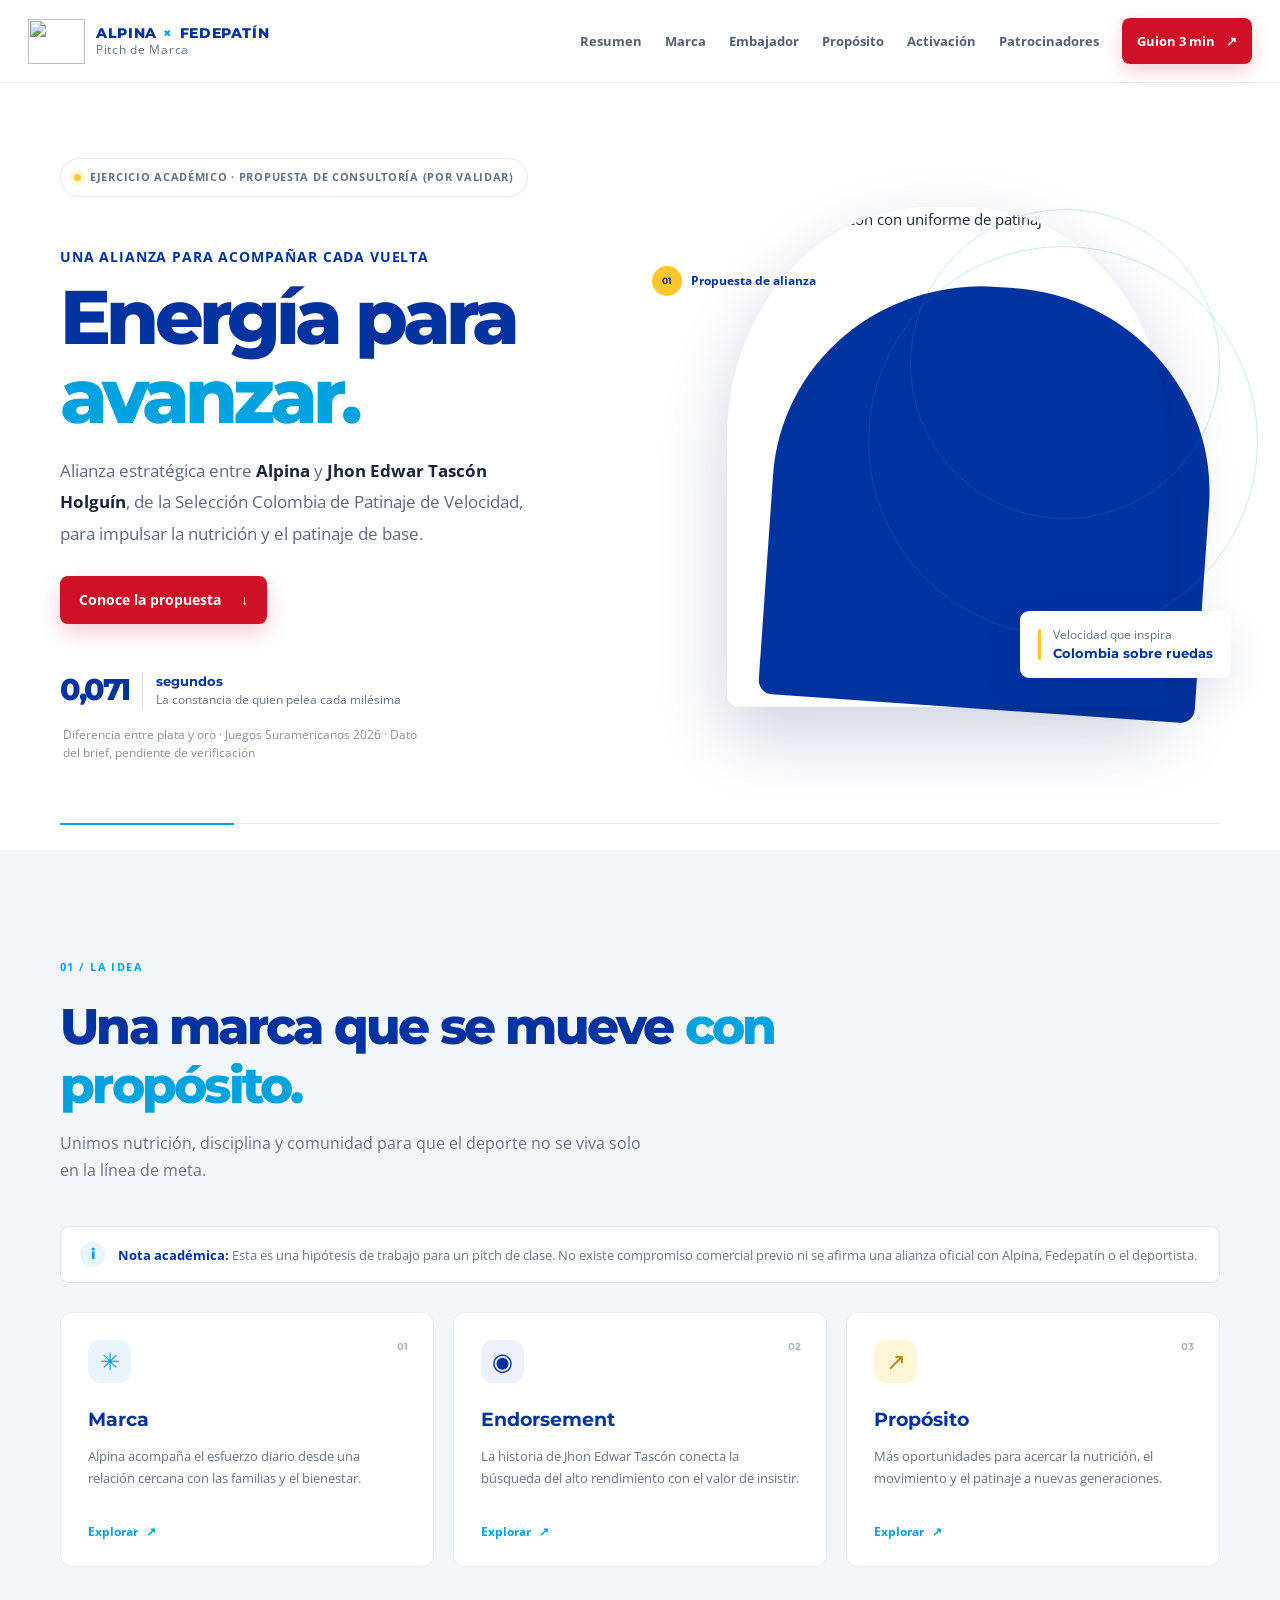
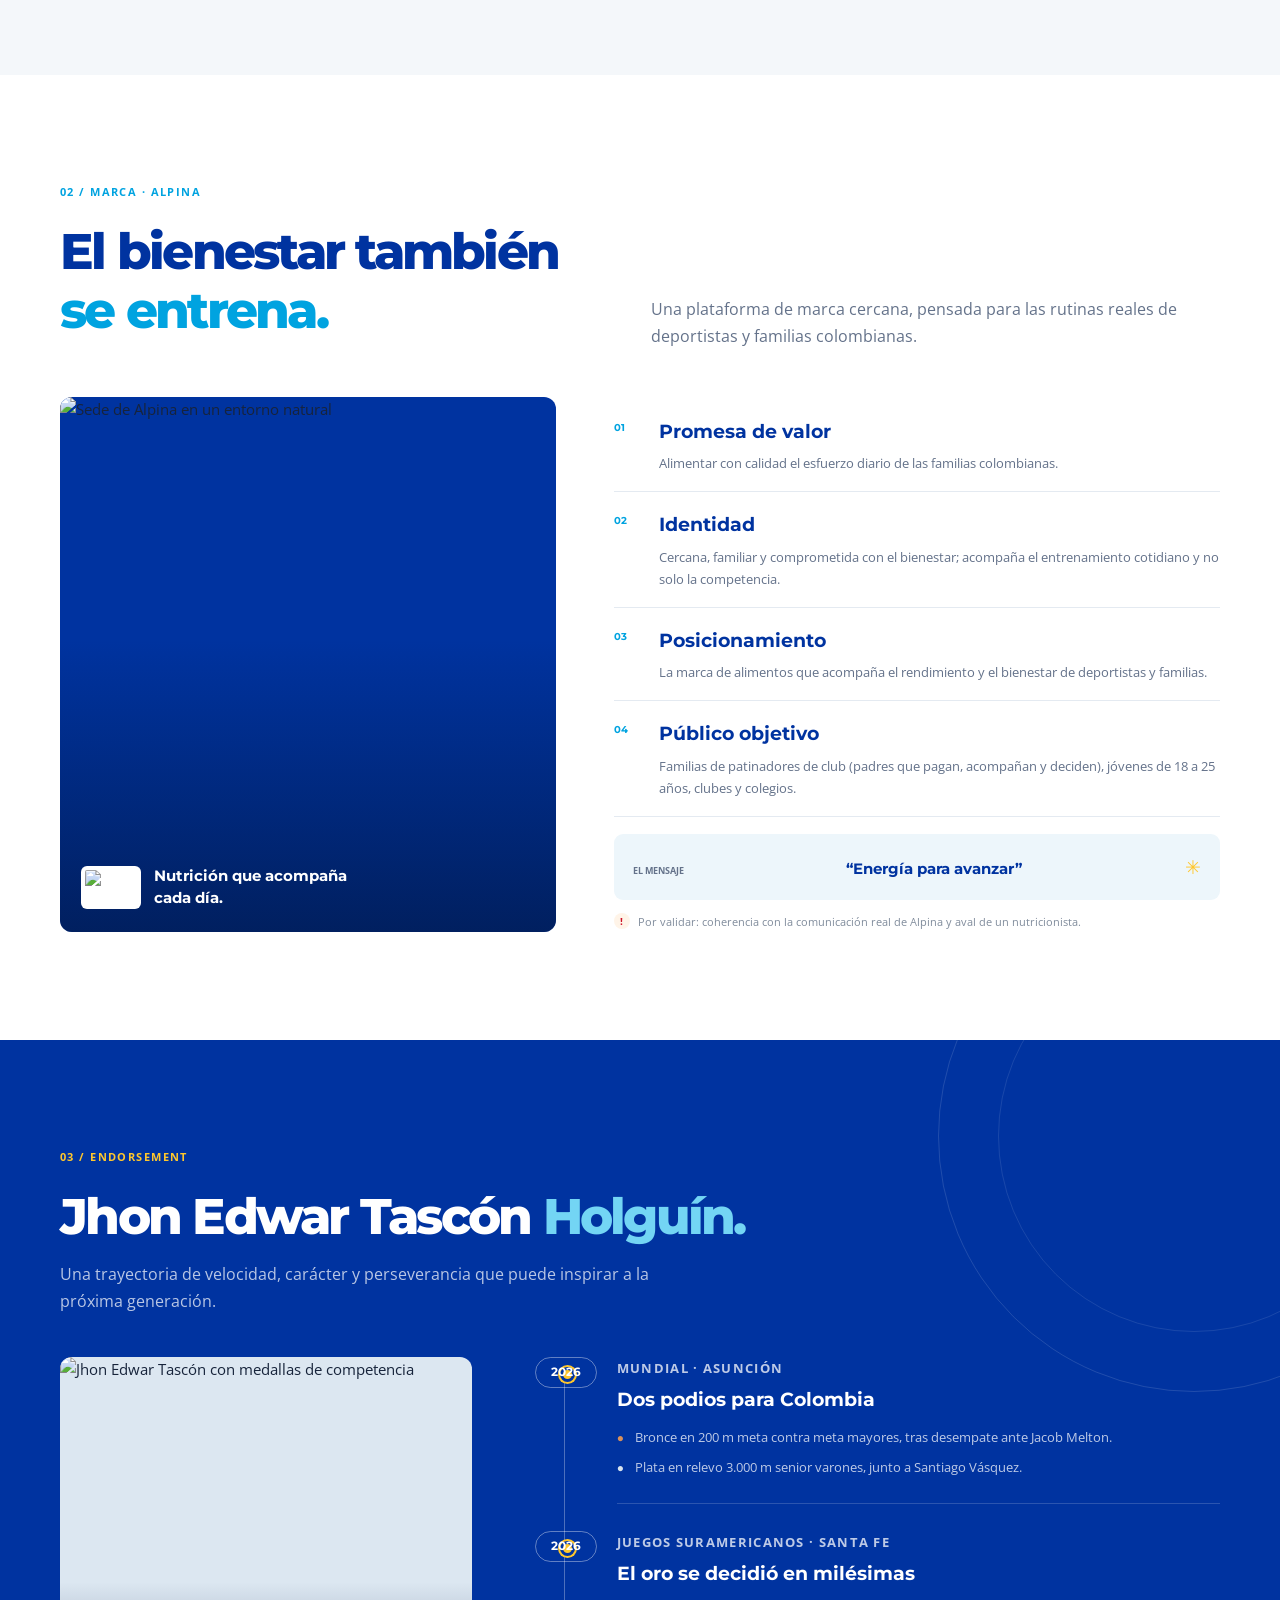
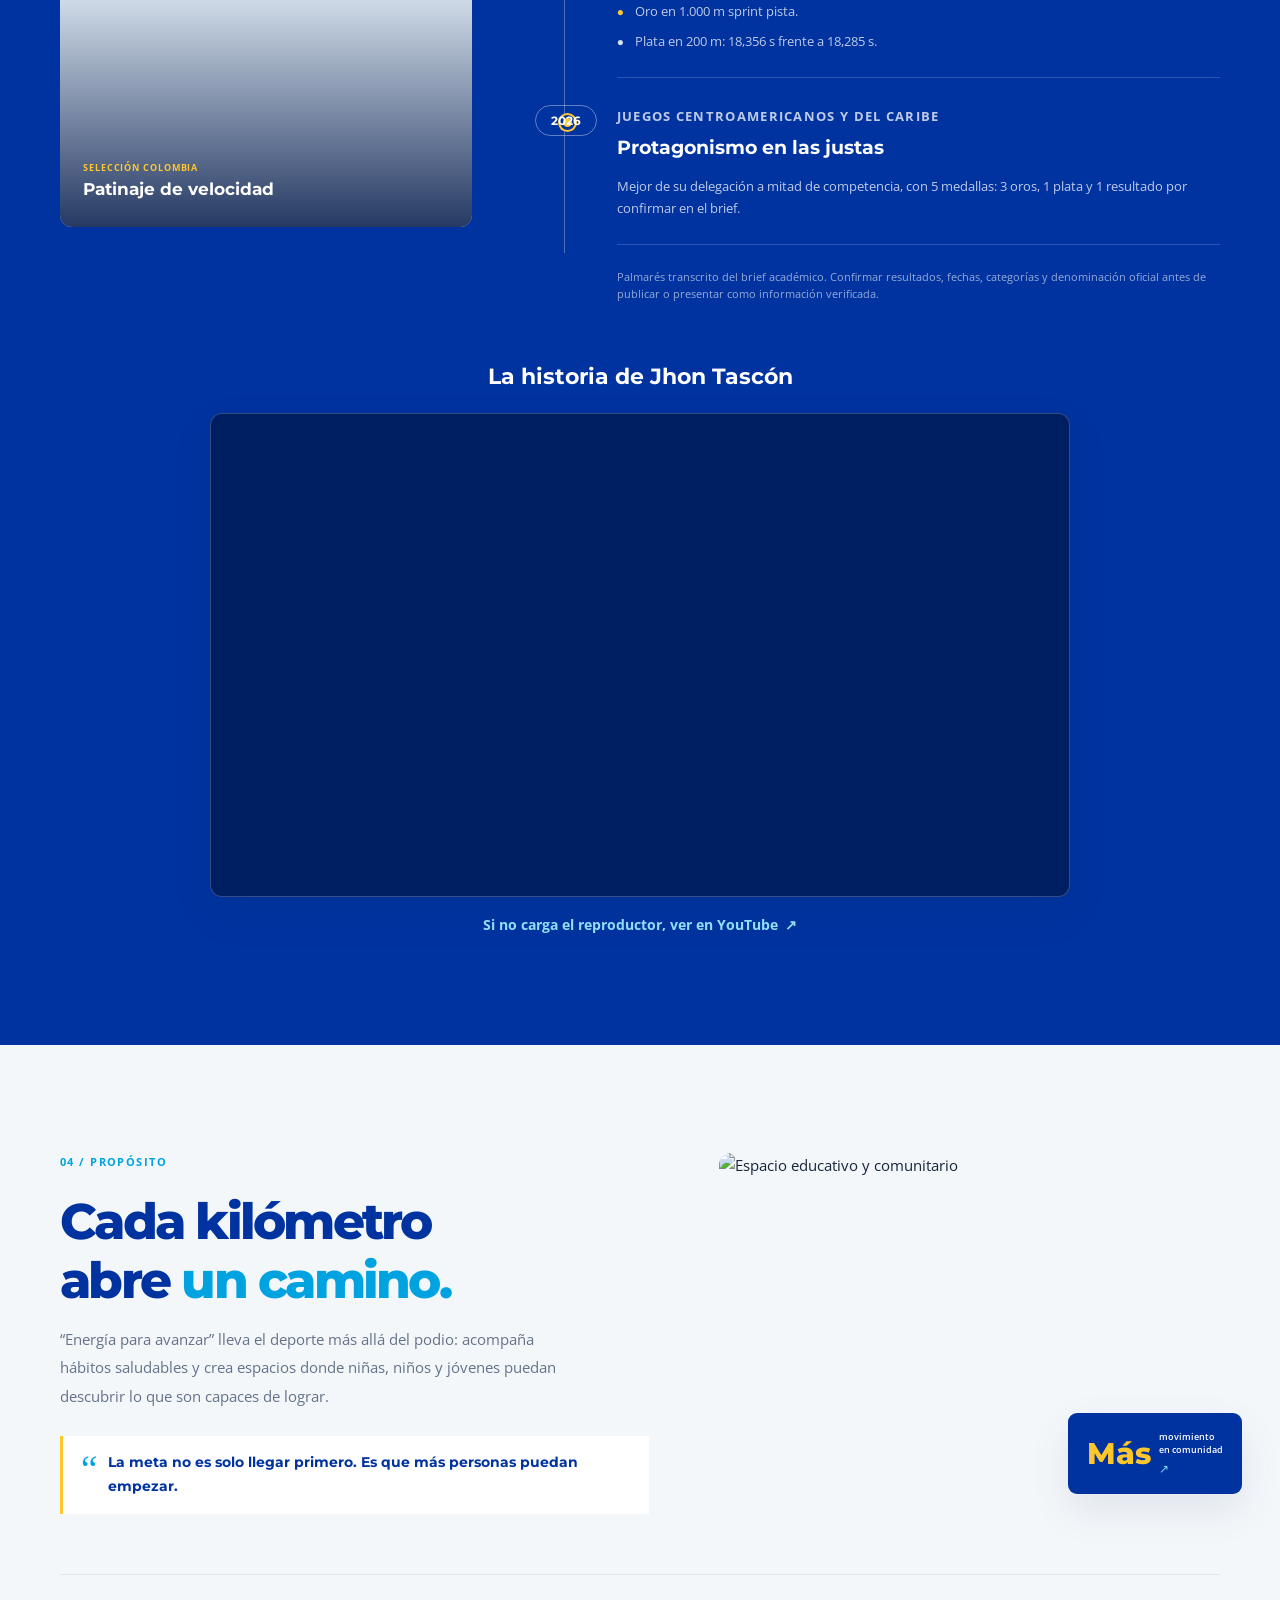
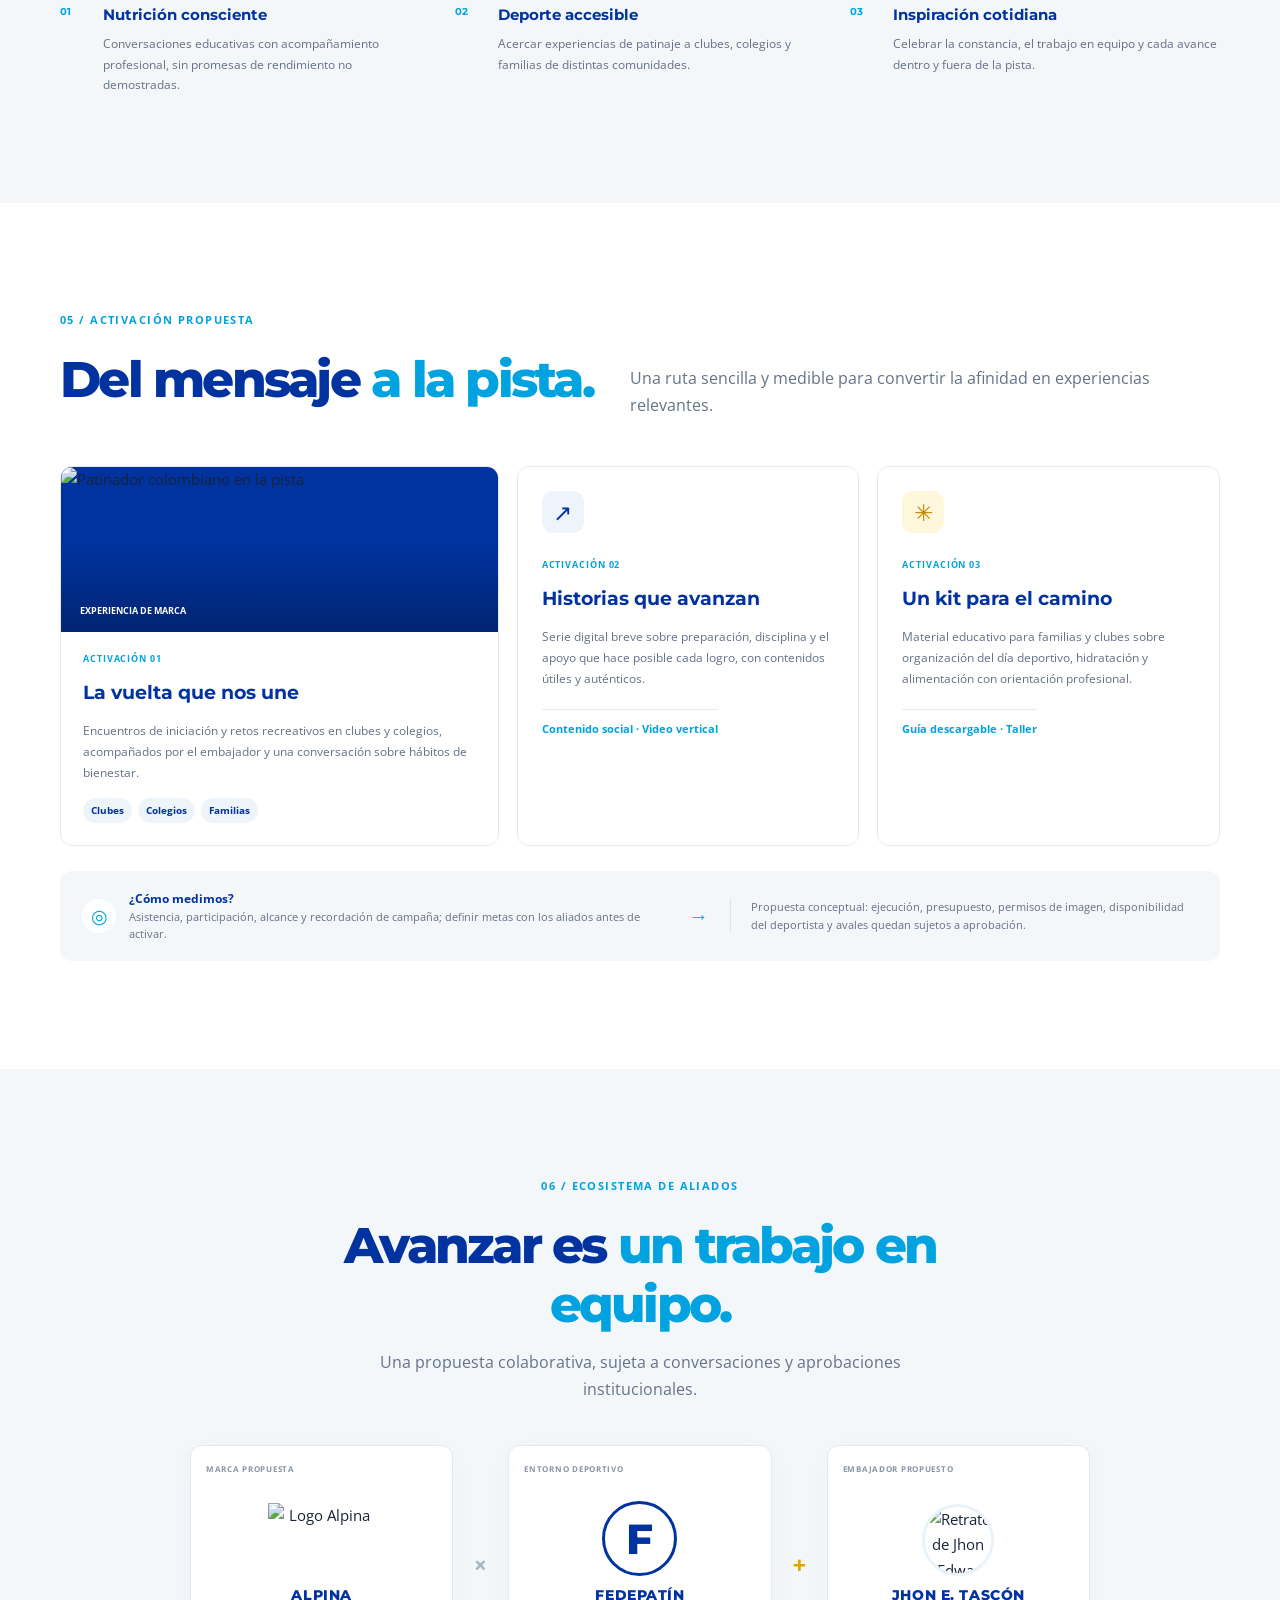
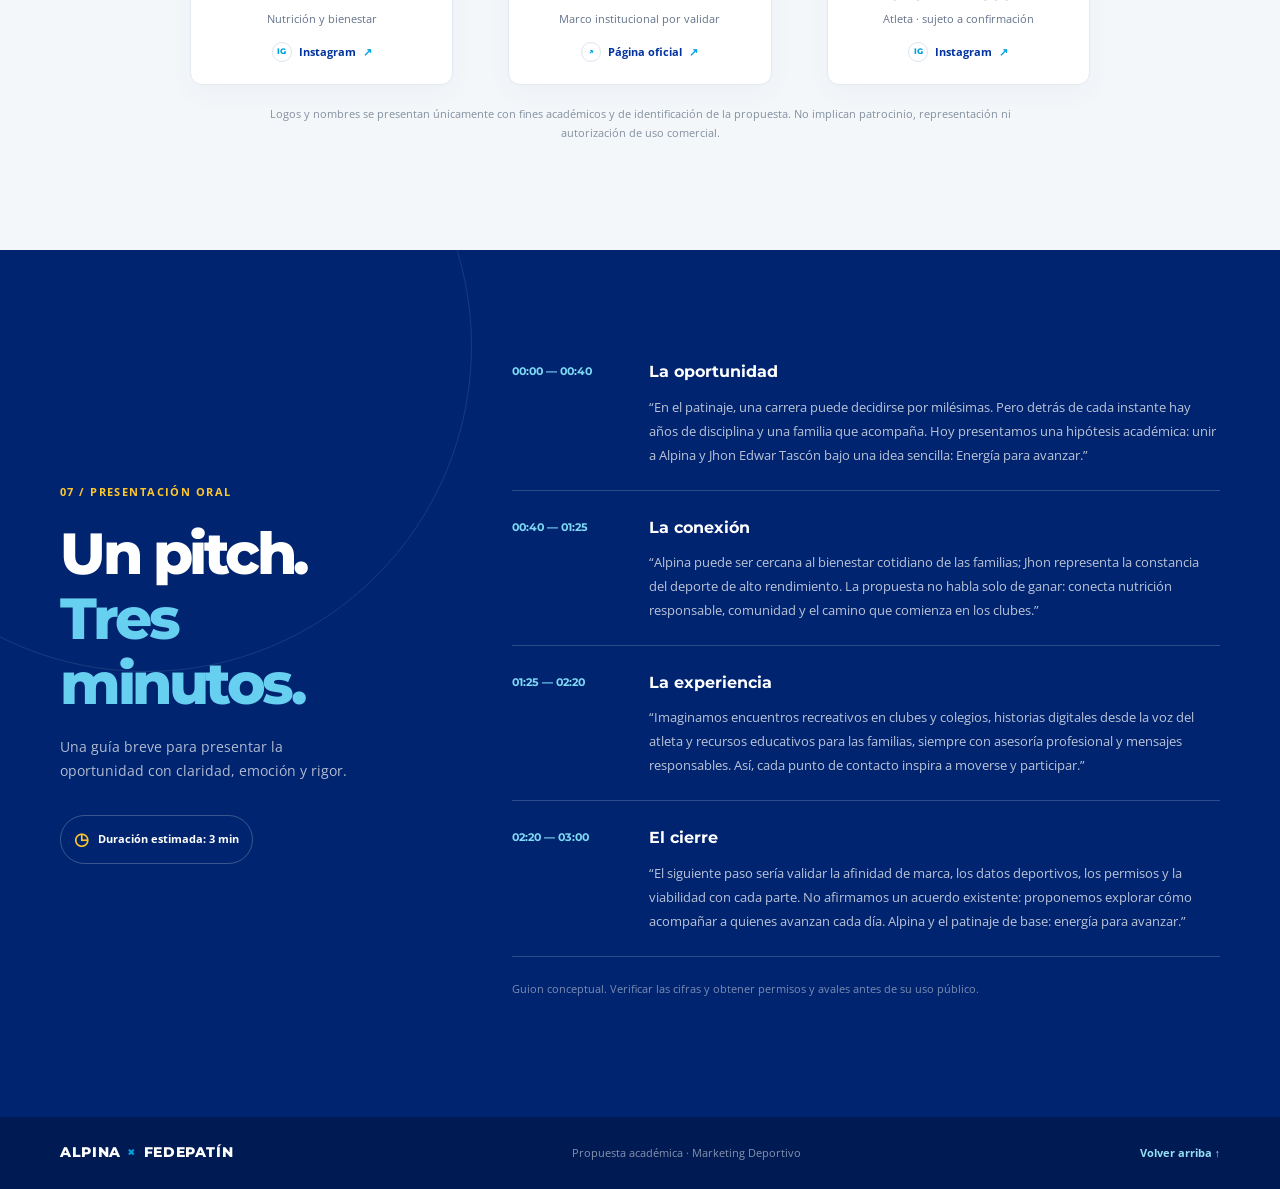
==== index.html @ 5ec5f7e0 "Add files via upload" ====
<!DOCTYPE html>
<html lang="es">
<head>
  <meta charset="UTF-8">
  <meta name="viewport" content="width=device-width, initial-scale=1.0">
  <meta name="description" content="Propuesta académica de alianza entre Alpina y el patinador Jhon Edwar Tascón Holguín: Energía para avanzar.">
  <meta name="theme-color" content="#0033a0">
  <title>Energía para avanzar | Alpina × Fedepatín</title>
  <link rel="preconnect" href="https://fonts.googleapis.com">
  <link rel="preconnect" href="https://fonts.gstatic.com" crossorigin>
  <link href="https://fonts.googleapis.com/css2?family=Montserrat:wght@600;700;800&family=Open+Sans:wght@400;600;700&display=swap" rel="stylesheet">
  <link rel="stylesheet" href="styles.css">
</head>
<body>
  <header class="site-header">
    <div class="nav-wrap">
      <a class="brand" href="#inicio" aria-label="Alpina por Fedepatín, inicio">
        <img src="IMAGENES/LOGO%20ALPINA.png" alt="" class="brand-mark">
        <span class="brand-copy">
          <strong>ALPINA <span>×</span> FEDEPATÍN</strong>
          <small>Pitch de Marca</small>
        </span>
      </a>
      <nav class="main-nav" aria-label="Navegación principal">
        <a href="#resumen">Resumen</a>
        <a href="#marca">Marca</a>
        <a href="#embajador">Embajador</a>
        <a href="#proposito">Propósito</a>
        <a href="#activacion">Activación</a>
        <a href="#patrocinadores">Patrocinadores</a>
        <a class="nav-cta" href="#guion">Guion 3 min <span aria-hidden="true">↗</span></a>
      </nav>
    </div>
  </header>

  <main>
    <section class="hero section-shell" id="inicio" aria-labelledby="hero-title">
      <div class="hero-content">
        <p class="eyebrow"><span class="status-dot"></span> Ejercicio Académico · Propuesta de Consultoría (Por validar)</p>
        <p class="hero-kicker">Una alianza para acompañar cada vuelta</p>
        <h1 id="hero-title">Energía para <span>avanzar.</span></h1>
        <p class="hero-description">
          Alianza estratégica entre <strong>Alpina</strong> y <strong>Jhon Edwar Tascón Holguín</strong>,
          de la Selección Colombia de Patinaje de Velocidad, para impulsar la nutrición y el patinaje de base.
        </p>
        <a class="button button-primary" href="#resumen">Conoce la propuesta <span aria-hidden="true">↓</span></a>
        <div class="hero-proof">
          <span class="proof-icon" aria-hidden="true">0,071</span>
          <span><strong>segundos</strong><small>La constancia de quien pelea cada milésima</small></span>
        </div>
        <p class="hero-footnote">Diferencia entre plata y oro · Juegos Suramericanos 2026 · Dato del brief, pendiente de verificación</p>
      </div>
      <div class="hero-visual">
        <div class="hero-orbit orbit-one"></div>
        <div class="hero-orbit orbit-two"></div>
        <img class="hero-athlete" src="IMAGENES/JHON%20TASCON%203.jpeg" alt="Jhon Edwar Tascón con uniforme de patinaje y medalla">
        <div class="photo-caption"><span class="caption-line"></span><span>Velocidad que inspira<br><strong>Colombia sobre ruedas</strong></span></div>
        <div class="hero-tag"><span>01</span> Propuesta de alianza</div>
      </div>
      <div class="hero-bottom-line" aria-hidden="true"><span></span></div>
    </section>

    <section class="section section-light" id="resumen" aria-labelledby="summary-title">
      <div class="container">
        <div class="section-heading">
          <p class="eyebrow">01 / La idea</p>
          <h2 id="summary-title">Una marca que se mueve <span>con propósito.</span></h2>
          <p>Unimos nutrición, disciplina y comunidad para que el deporte no se viva solo en la línea de meta.</p>
        </div>
        <div class="academic-note">
          <span class="note-mark" aria-hidden="true">i</span>
          <p><strong>Nota académica:</strong> Esta es una hipótesis de trabajo para un pitch de clase. No existe compromiso comercial previo ni se afirma una alianza oficial con Alpina, Fedepatín o el deportista.</p>
        </div>
        <div class="pillar-grid">
          <article class="pillar-card">
            <span class="card-number">01</span>
            <div class="pillar-icon" aria-hidden="true">✳</div>
            <h3>Marca</h3>
            <p>Alpina acompaña el esfuerzo diario desde una relación cercana con las familias y el bienestar.</p>
            <a href="#marca" aria-label="Conocer la propuesta de marca">Explorar <span aria-hidden="true">↗</span></a>
          </article>
          <article class="pillar-card">
            <span class="card-number">02</span>
            <div class="pillar-icon skate-icon" aria-hidden="true">◉</div>
            <h3>Endorsement</h3>
            <p>La historia de Jhon Edwar Tascón conecta la búsqueda del alto rendimiento con el valor de insistir.</p>
            <a href="#embajador" aria-label="Conocer el perfil del embajador">Explorar <span aria-hidden="true">↗</span></a>
          </article>
          <article class="pillar-card">
            <span class="card-number">03</span>
            <div class="pillar-icon purpose-icon" aria-hidden="true">↗</div>
            <h3>Propósito</h3>
            <p>Más oportunidades para acercar la nutrición, el movimiento y el patinaje a nuevas generaciones.</p>
            <a href="#proposito" aria-label="Conocer el propósito de la propuesta">Explorar <span aria-hidden="true">↗</span></a>
          </article>
        </div>
      </div>
    </section>

    <section class="section section-white" id="marca" aria-labelledby="brand-title">
      <div class="container">
        <div class="section-heading section-heading-row">
          <div>
            <p class="eyebrow">02 / Marca · Alpina</p>
            <h2 id="brand-title">El bienestar también <span>se entrena.</span></h2>
          </div>
          <p>Una plataforma de marca cercana, pensada para las rutinas reales de deportistas y familias colombianas.</p>
        </div>
        <div class="brand-layout">
          <div class="brand-photo">
            <img src="IMAGENES/EMPRESA%20ALPINA.jpg" alt="Sede de Alpina en un entorno natural">
            <div class="brand-photo-label"><img src="IMAGENES/LOGO%20ALPINA.png" alt="Alpina"><span>Nutrición que acompaña<br>cada día.</span></div>
          </div>
          <div class="brand-details">
            <div class="detail-row">
              <span class="detail-index">01</span>
              <div><h3>Promesa de valor</h3><p>Alimentar con calidad el esfuerzo diario de las familias colombianas.</p></div>
            </div>
            <div class="detail-row">
              <span class="detail-index">02</span>
              <div><h3>Identidad</h3><p>Cercana, familiar y comprometida con el bienestar; acompaña el entrenamiento cotidiano y no solo la competencia.</p></div>
            </div>
            <div class="detail-row">
              <span class="detail-index">03</span>
              <div><h3>Posicionamiento</h3><p>La marca de alimentos que acompaña el rendimiento y el bienestar de deportistas y familias.</p></div>
            </div>
            <div class="detail-row">
              <span class="detail-index">04</span>
              <div><h3>Público objetivo</h3><p>Familias de patinadores de club (padres que pagan, acompañan y deciden), jóvenes de 18 a 25 años, clubes y colegios.</p></div>
            </div>
            <div class="slogan-box"><span>El mensaje</span><strong>“Energía para avanzar”</strong><span class="slogan-spark" aria-hidden="true">✳</span></div>
            <p class="validation-note"><span aria-hidden="true">!</span> Por validar: coherencia con la comunicación real de Alpina y aval de un nutricionista.</p>
          </div>
        </div>
      </div>
    </section>

    <section class="section section-blue" id="embajador" aria-labelledby="athlete-title">
      <div class="container">
        <div class="section-heading section-heading-inverse">
          <p class="eyebrow">03 / Endorsement</p>
          <h2 id="athlete-title">Jhon Edwar Tascón <span>Holguín.</span></h2>
          <p>Una trayectoria de velocidad, carácter y perseverancia que puede inspirar a la próxima generación.</p>
        </div>
        <div class="athlete-profile">
          <div class="athlete-portrait">
            <img src="IMAGENES/JHON%20TASCON.jpeg" alt="Jhon Edwar Tascón con medallas de competencia">
            <div class="portrait-label"><span>Selección Colombia</span><strong>Patinaje de velocidad</strong></div>
          </div>
          <div class="timeline">
            <article class="timeline-item">
              <span class="timeline-year">2026</span>
              <div class="timeline-content">
                <p class="timeline-label">Mundial · Asunción</p>
                <h3>Dos podios para Colombia</h3>
                <ul>
                  <li><span class="medal bronze">●</span> Bronce en 200 m meta contra meta mayores, tras desempate ante Jacob Melton.</li>
                  <li><span class="medal silver">●</span> Plata en relevo 3.000 m senior varones, junto a Santiago Vásquez.</li>
                </ul>
              </div>
            </article>
            <article class="timeline-item">
              <span class="timeline-year">2026</span>
              <div class="timeline-content">
                <p class="timeline-label">Juegos Suramericanos · Santa Fe</p>
                <h3>El oro se decidió en milésimas</h3>
                <ul>
                  <li><span class="medal gold">●</span> Oro en 1.000 m sprint pista.</li>
                  <li><span class="medal silver">●</span> Plata en 200 m: 18,356 s frente a 18,285 s.</li>
                </ul>
              </div>
            </article>
            <article class="timeline-item">
              <span class="timeline-year">2026</span>
              <div class="timeline-content">
                <p class="timeline-label">Juegos Centroamericanos y del Caribe</p>
                <h3>Protagonismo en las justas</h3>
                <p>Mejor de su delegación a mitad de competencia, con 5 medallas: 3 oros, 1 plata y 1 resultado por confirmar en el brief.</p>
              </div>
            </article>
            <p class="data-caveat">Palmarés transcrito del brief académico. Confirmar resultados, fechas, categorías y denominación oficial antes de publicar o presentar como información verificada.</p>
          </div>
        </div>
        <div class="athlete-video">
          <h3>La historia de Jhon Tascón</h3>
          <div class="athlete-video-frame">
            <iframe src="https://www.youtube-nocookie.com/embed/zyWE4ebDzCI" title="La historia de Jhon Tascón en YouTube" loading="lazy" referrerpolicy="strict-origin-when-cross-origin" allow="accelerometer; encrypted-media; gyroscope; picture-in-picture; web-share" allowfullscreen></iframe>
          </div>
          <a class="athlete-video-link" href="https://youtu.be/zyWE4ebDzCI" target="_blank" rel="noopener noreferrer">Si no carga el reproductor, ver en YouTube <span aria-hidden="true">↗</span></a>
        </div>
      </div>
    </section>

    <section class="section section-light purpose-section" id="proposito" aria-labelledby="purpose-title">
      <div class="container purpose-layout">
        <div class="purpose-copy">
          <p class="eyebrow">04 / Propósito</p>
          <h2 id="purpose-title">Cada kilómetro<br>abre <span>un camino.</span></h2>
          <p class="purpose-intro">“Energía para avanzar” lleva el deporte más allá del podio: acompaña hábitos saludables y crea espacios donde niñas, niños y jóvenes puedan descubrir lo que son capaces de lograr.</p>
          <div class="purpose-quote">
            <span class="quote-mark" aria-hidden="true">“</span>
            <p>La meta no es solo llegar primero. Es que más personas puedan empezar.</p>
          </div>
        </div>
        <div class="purpose-visual">
          <img src="IMAGENES/COLEGIO.jpg" alt="Espacio educativo y comunitario">
          <div class="purpose-stat"><strong>Más</strong><span>movimiento<br>en comunidad</span><i aria-hidden="true">↗</i></div>
        </div>
        <div class="purpose-pillars">
          <article><span>01</span><h3>Nutrición consciente</h3><p>Conversaciones educativas con acompañamiento profesional, sin promesas de rendimiento no demostradas.</p></article>
          <article><span>02</span><h3>Deporte accesible</h3><p>Acercar experiencias de patinaje a clubes, colegios y familias de distintas comunidades.</p></article>
          <article><span>03</span><h3>Inspiración cotidiana</h3><p>Celebrar la constancia, el trabajo en equipo y cada avance dentro y fuera de la pista.</p></article>
        </div>
      </div>
    </section>

    <section class="section section-white activation-section" id="activacion" aria-labelledby="activation-title">
      <div class="container">
        <div class="section-heading section-heading-row">
          <div>
            <p class="eyebrow">05 / Activación propuesta</p>
            <h2 id="activation-title">Del mensaje <span>a la pista.</span></h2>
          </div>
          <p>Una ruta sencilla y medible para convertir la afinidad en experiencias relevantes.</p>
        </div>
        <div class="activation-grid">
          <article class="activation-card activation-feature">
            <div class="activation-image">
              <img src="IMAGENES/JHON%20TASCON%20%202.jpeg" alt="Patinador colombiano en la pista">
              <span>Experiencia de marca</span>
            </div>
            <div class="activation-body">
              <span class="step-label">ACTIVACIÓN 01</span>
              <h3>La vuelta que nos une</h3>
              <p>Encuentros de iniciación y retos recreativos en clubes y colegios, acompañados por el embajador y una conversación sobre hábitos de bienestar.</p>
              <ul class="tag-list"><li>Clubes</li><li>Colegios</li><li>Familias</li></ul>
            </div>
          </article>
          <article class="activation-card">
            <div class="activation-symbol" aria-hidden="true">↗</div>
            <span class="step-label">ACTIVACIÓN 02</span>
            <h3>Historias que avanzan</h3>
            <p>Serie digital breve sobre preparación, disciplina y el apoyo que hace posible cada logro, con contenidos útiles y auténticos.</p>
            <span class="activation-channel">Contenido social · Video vertical</span>
          </article>
          <article class="activation-card">
            <div class="activation-symbol activation-yellow" aria-hidden="true">✳</div>
            <span class="step-label">ACTIVACIÓN 03</span>
            <h3>Un kit para el camino</h3>
            <p>Material educativo para familias y clubes sobre organización del día deportivo, hidratación y alimentación con orientación profesional.</p>
            <span class="activation-channel">Guía descargable · Taller</span>
          </article>
        </div>
        <div class="measurement-bar">
          <div><span class="measure-icon" aria-hidden="true">◎</span><p><strong>¿Cómo medimos?</strong><br>Asistencia, participación, alcance y recordación de campaña; definir metas con los aliados antes de activar.</p></div>
          <span class="measure-arrow" aria-hidden="true">→</span>
          <p class="measure-footnote">Propuesta conceptual: ejecución, presupuesto, permisos de imagen, disponibilidad del deportista y avales quedan sujetos a aprobación.</p>
        </div>
      </div>
    </section>

    <section class="section section-light partners-section" id="patrocinadores" aria-labelledby="partners-title">
      <div class="container">
        <div class="section-heading centered-heading">
          <p class="eyebrow">06 / Ecosistema de aliados</p>
          <h2 id="partners-title">Avanzar es <span>un trabajo en equipo.</span></h2>
          <p>Una propuesta colaborativa, sujeta a conversaciones y aprobaciones institucionales.</p>
        </div>
        <div class="partner-board">
          <div class="partner-main">
            <span class="partner-role">Marca propuesta</span>
            <img src="IMAGENES/LOGO%20ALPINA.png" alt="Logo Alpina">
            <strong>ALPINA</strong>
            <small>Nutrición y bienestar</small>
            <a class="partner-social" href="https://www.instagram.com/alpina/?hl=es" target="_blank" rel="noopener noreferrer" aria-label="Instagram de Alpina (se abre en una pestaña nueva)"><span aria-hidden="true">ig</span> Instagram <b aria-hidden="true">↗</b></a>
          </div>
          <span class="partner-plus" aria-hidden="true">×</span>
          <div class="partner-main partner-fedepatin">
            <span class="partner-role">Entorno deportivo</span>
            <div class="federation-mark" aria-hidden="true">F</div>
            <strong>FEDEPATÍN</strong>
            <small>Marco institucional por validar</small>
            <a class="partner-social" href="https://fedepatin.org.co/" target="_blank" rel="noopener noreferrer" aria-label="Visitar la página oficial de Fedepatín (se abre en una pestaña nueva)"><span aria-hidden="true">↗</span> Página oficial <b aria-hidden="true">↗</b></a>
          </div>
          <span class="partner-plus partner-plus-yellow" aria-hidden="true">+</span>
          <div class="partner-main partner-athlete">
            <span class="partner-role">Embajador propuesto</span>
            <img src="IMAGENES/JHON%20TASCON.jpeg" alt="Retrato de Jhon Edwar Tascón">
            <strong>JHON E. TASCÓN</strong>
            <small>Atleta · sujeto a confirmación</small>
            <a class="partner-social" href="https://www.instagram.com/jhon_tascon_h/?hl=es" target="_blank" rel="noopener noreferrer" aria-label="Instagram de Jhon Edwar Tascón (se abre en una pestaña nueva)"><span aria-hidden="true">ig</span> Instagram <b aria-hidden="true">↗</b></a>
          </div>
        </div>
        <p class="partners-disclaimer">Logos y nombres se presentan únicamente con fines académicos y de identificación de la propuesta. No implican patrocinio, representación ni autorización de uso comercial.</p>
      </div>
    </section>

    <section class="section script-section" id="guion" aria-labelledby="script-title">
      <div class="container script-layout">
        <div class="script-intro">
          <p class="eyebrow eyebrow-light">07 / Presentación oral</p>
          <h2 id="script-title">Un pitch.<br><span>Tres minutos.</span></h2>
          <p>Una guía breve para presentar la oportunidad con claridad, emoción y rigor.</p>
          <div class="script-time"><span aria-hidden="true">◷</span> Duración estimada: 3 min</div>
        </div>
        <div class="script-content">
          <article class="script-part">
            <span>00:00 — 00:40</span>
            <div><h3>La oportunidad</h3><p>“En el patinaje, una carrera puede decidirse por milésimas. Pero detrás de cada instante hay años de disciplina y una familia que acompaña. Hoy presentamos una hipótesis académica: unir a Alpina y Jhon Edwar Tascón bajo una idea sencilla: Energía para avanzar.”</p></div>
          </article>
          <article class="script-part">
            <span>00:40 — 01:25</span>
            <div><h3>La conexión</h3><p>“Alpina puede ser cercana al bienestar cotidiano de las familias; Jhon representa la constancia del deporte de alto rendimiento. La propuesta no habla solo de ganar: conecta nutrición responsable, comunidad y el camino que comienza en los clubes.”</p></div>
          </article>
          <article class="script-part">
            <span>01:25 — 02:20</span>
            <div><h3>La experiencia</h3><p>“Imaginamos encuentros recreativos en clubes y colegios, historias digitales desde la voz del atleta y recursos educativos para las familias, siempre con asesoría profesional y mensajes responsables. Así, cada punto de contacto inspira a moverse y participar.”</p></div>
          </article>
          <article class="script-part">
            <span>02:20 — 03:00</span>
            <div><h3>El cierre</h3><p>“El siguiente paso sería validar la afinidad de marca, los datos deportivos, los permisos y la viabilidad con cada parte. No afirmamos un acuerdo existente: proponemos explorar cómo acompañar a quienes avanzan cada día. Alpina y el patinaje de base: energía para avanzar.”</p></div>
          </article>
          <p class="script-disclaimer">Guion conceptual. Verificar las cifras y obtener permisos y avales antes de su uso público.</p>
        </div>
      </div>
    </section>
  </main>

  <footer class="site-footer">
    <div class="container footer-inner">
      <a class="footer-brand" href="#inicio">ALPINA <span>×</span> FEDEPATÍN</a>
      <p>Propuesta académica · Marketing Deportivo</p>
      <a href="#inicio" class="back-top">Volver arriba ↑</a>
    </div>
  </footer>
  <script>
    if (window.location.protocol === "file:") {
      document.querySelector(".athlete-video-frame").hidden = true;
      document.querySelector(".athlete-video-link").textContent =
        "Para ver el reproductor en la página, abre el sitio con un servidor local. Ver en YouTube ↗";
    }
  </script>
</body>
</html>
---- styles.css ----
:root {
  --blue: #0033a0;
  --blue-dark: #00246f;
  --blue-light: #00a3e0;
  --yellow: #ffc72c;
  --red: #ce1126;
  --ink: #17243b;
  --muted: #64728a;
  --paper: #f4f7fa;
  --white: #fff;
  --line: #e4eaf1;
  --radius: 12px;
  --shadow: 0 16px 42px rgba(13, 43, 91, .09);
  --display: 'Montserrat', sans-serif;
  --body: 'Open Sans', sans-serif;
}

* { box-sizing: border-box; }

html {
  scroll-behavior: smooth;
  scroll-padding-top: 100px;
}

body {
  margin: 0;
  color: var(--ink);
  background: var(--white);
  font-family: var(--body);
  font-size: 15px;
  line-height: 1.7;
  -webkit-font-smoothing: antialiased;
}

img { display: block; max-width: 100%; }
a { color: inherit; text-decoration: none; }
a:focus-visible { outline: 3px solid var(--yellow); outline-offset: 4px; }

.container, .section-shell { width: min(1160px, calc(100% - 64px)); margin-inline: auto; }
.section { padding: 108px 0; }
.section-light { background: var(--paper); }
.section-white { background: var(--white); }

.site-header {
  position: sticky;
  z-index: 20;
  top: 0;
  background: rgba(255, 255, 255, .96);
  border-bottom: 1px solid rgba(228, 234, 241, .9);
  backdrop-filter: blur(14px);
}

.nav-wrap {
  width: min(1280px, calc(100% - 56px));
  min-height: 82px;
  margin: auto;
  display: flex;
  align-items: center;
  justify-content: space-between;
  gap: 30px;
}

.brand { display: inline-flex; align-items: center; gap: 11px; flex: 0 0 auto; }
.brand-mark { width: 57px; height: 45px; object-fit: contain; }
.brand-copy { display: grid; line-height: 1.3; }
.brand-copy strong, .footer-brand { color: var(--blue); font-family: var(--display); font-size: 12px; font-weight: 800; letter-spacing: .045em; }
.brand-copy strong span, .footer-brand span { color: var(--blue-light); padding: 0 2px; }
.brand-copy small { color: var(--muted); font-size: 10px; letter-spacing: .06em; }
.main-nav { display: flex; align-items: center; gap: clamp(13px, 1.8vw, 26px); }
.main-nav a { color: #536179; font-size: 11px; font-weight: 700; transition: color .2s ease; white-space: nowrap; }
.main-nav a:hover { color: var(--blue-light); }
.main-nav .nav-cta { padding: 12px 15px; border-radius: 8px; background: var(--red); color: var(--white); box-shadow: 0 7px 18px rgba(206, 17, 38, .2); }
.nav-cta span { margin-left: 8px; }

.hero {
  position: relative;
  min-height: 655px;
  display: grid;
  grid-template-columns: 1.02fr .98fr;
  align-items: center;
  gap: 45px;
  padding-top: 60px;
  padding-bottom: 80px;
}

.hero-content { position: relative; z-index: 2; padding: 15px 0 8px; }
.eyebrow { margin: 0 0 20px; color: var(--blue-light); font-size: 10px; font-weight: 700; letter-spacing: .13em; text-transform: uppercase; }
.hero .eyebrow { display: inline-flex; align-items: center; gap: 9px; padding: 9px 13px; border: 1px solid #dfe9f3; border-radius: 99px; color: #61728b; background: #fff; font-size: 9px; letter-spacing: .065em; }
.status-dot { width: 7px; height: 7px; border-radius: 50%; background: var(--yellow); box-shadow: 0 0 0 4px rgba(255, 199, 44, .18); }
.hero-kicker { margin: 28px 0 10px; color: var(--blue); font-size: 12px; font-weight: 700; letter-spacing: .06em; text-transform: uppercase; }
h1, h2, h3, p { margin-top: 0; }
h1, h2, h3 { font-family: var(--display); }
.hero h1 { max-width: 620px; margin-bottom: 20px; color: var(--blue); font-size: clamp(46px, 6vw, 76px); font-weight: 800; letter-spacing: -.065em; line-height: 1.03; }
.hero h1 span, .section-heading h2 span, .purpose-copy h2 span, .script-intro h2 span { color: var(--blue-light); }
.hero-description { max-width: 500px; margin-bottom: 27px; color: #5c6a80; font-size: 15px; line-height: 1.85; }
.hero-description strong { color: var(--ink); }
.button { display: inline-flex; align-items: center; justify-content: center; gap: 20px; min-height: 48px; padding: 0 19px; border-radius: 8px; font-size: 12px; font-weight: 700; transition: transform .2s ease, box-shadow .2s ease; }
.button:hover { transform: translateY(-2px); }
.button-primary { background: var(--red); color: var(--white); box-shadow: 0 9px 22px rgba(206, 17, 38, .2); }
.hero-proof { display: flex; align-items: center; gap: 13px; width: fit-content; margin-top: 40px; }
.proof-icon { color: var(--blue); font-family: var(--display); font-size: 30px; font-weight: 800; letter-spacing: -.08em; }
.hero-proof > span:last-child { display: grid; padding-left: 13px; border-left: 1px solid #d8e0ea; line-height: 1.45; }
.hero-proof strong { color: var(--blue); font-family: var(--display); font-size: 11px; }
.hero-proof small { color: var(--muted); font-size: 10px; }
.hero-footnote { max-width: 360px; margin: 11px 0 0 3px; color: #8591a2; font-size: 9px; line-height: 1.5; }
.hero-visual { position: relative; min-height: 515px; display: flex; align-items: center; justify-content: center; }
.hero-athlete { position: relative; z-index: 1; width: min(100%, 440px); height: 500px; border-radius: 46% 46% 12px 12px; object-fit: cover; object-position: center 28%; box-shadow: 0 28px 70px rgba(0, 37, 103, .2); }
.hero-visual::before { position: absolute; right: 2%; bottom: 1%; width: 80%; height: 82%; border-radius: 48% 48% 14px 14px; background: var(--blue); content: ""; transform: rotate(4deg); }
.hero-orbit { position: absolute; z-index: 0; border: 1px solid rgba(0, 163, 224, .23); border-radius: 50%; }
.orbit-one { top: 2%; right: 0; width: 310px; height: 310px; }
.orbit-two { top: 9%; right: -7%; width: 390px; height: 390px; }
.photo-caption { position: absolute; z-index: 2; right: -2%; bottom: 7%; display: flex; align-items: center; gap: 12px; padding: 15px 18px; border-radius: 9px; background: var(--white); box-shadow: var(--shadow); color: var(--muted); font-size: 10px; line-height: 1.5; }
.photo-caption strong { color: var(--blue); font-family: var(--display); font-size: 11px; }
.caption-line { width: 3px; height: 31px; border-radius: 5px; background: var(--yellow); }
.hero-tag { position: absolute; z-index: 2; top: 13%; left: -4%; display: flex; align-items: center; gap: 9px; color: var(--blue); font-size: 10px; font-weight: 700; }
.hero-tag span { display: grid; width: 30px; height: 30px; place-items: center; border-radius: 50%; background: var(--yellow); font-family: var(--display); font-size: 9px; }
.hero-bottom-line { position: absolute; right: 0; bottom: 26px; left: 0; height: 1px; background: var(--line); }
.hero-bottom-line span { display: block; width: 15%; height: 2px; background: var(--blue-light); }

.section-heading { max-width: 720px; margin-bottom: 42px; }
.section-heading h2, .purpose-copy h2 { margin-bottom: 15px; color: var(--blue); font-size: clamp(31px, 4vw, 47px); font-weight: 800; letter-spacing: -.055em; line-height: 1.18; }
.section-heading > p:last-child { max-width: 590px; margin-bottom: 0; color: var(--muted); font-size: 14px; }
.section-heading-row { max-width: none; display: flex; align-items: end; justify-content: space-between; gap: 35px; }
.section-heading-row > p { max-width: 370px; padding-bottom: 5px; }
.academic-note { display: flex; align-items: center; gap: 13px; margin-bottom: 29px; padding: 15px 19px; border: 1px solid #dce8f1; border-radius: 9px; background: var(--white); }
.note-mark { display: grid; flex: 0 0 25px; width: 25px; height: 25px; place-items: center; border-radius: 50%; background: #e5f5fb; color: var(--blue-light); font-family: var(--display); font-size: 14px; font-weight: 800; }
.academic-note p { margin: 0; color: #66748a; font-size: 11px; }
.academic-note strong { color: var(--blue); }
.pillar-grid { display: grid; grid-template-columns: repeat(3, 1fr); gap: 19px; }
.pillar-card { position: relative; min-height: 255px; padding: 27px 27px 23px; border: 1px solid #e8edf3; border-radius: var(--radius); background: var(--white); transition: transform .25s ease, box-shadow .25s ease; }
.pillar-card:hover, .activation-card:hover { transform: translateY(-5px); box-shadow: var(--shadow); }
.card-number { position: absolute; top: 25px; right: 25px; color: #aab5c4; font-family: var(--display); font-size: 10px; font-weight: 700; }
.pillar-icon { display: grid; width: 43px; height: 43px; margin-bottom: 21px; place-items: center; border-radius: 12px; background: #eaf5fb; color: var(--blue-light); font-size: 24px; }
.skate-icon { background: #edf1fc; color: var(--blue); }
.purpose-icon { background: #fff6d8; color: #c08700; }
.pillar-card h3, .brand-details h3, .purpose-pillars h3, .activation-card h3, .script-part h3 { margin-bottom: 8px; color: var(--blue); font-size: 17px; font-weight: 700; }
.pillar-card p { min-height: 59px; margin-bottom: 14px; color: var(--muted); font-size: 11px; }
.pillar-card a { color: var(--blue-light); font-size: 10px; font-weight: 700; }
.pillar-card a span { padding-left: 5px; }

.brand-layout { display: grid; grid-template-columns: .9fr 1.1fr; gap: 58px; align-items: stretch; }
.brand-photo { position: relative; min-height: 530px; overflow: hidden; border-radius: var(--radius); background: var(--blue); }
.brand-photo::after { position: absolute; inset: 45% 0 0; background: linear-gradient(transparent, rgba(1, 21, 61, .65)); content: ""; }
.brand-photo > img { width: 100%; height: 100%; position: absolute; inset: 0; object-fit: cover; }
.brand-photo-label { position: absolute; z-index: 1; right: 21px; bottom: 22px; left: 21px; display: flex; align-items: center; gap: 13px; color: var(--white); font-family: var(--display); font-size: 13px; font-weight: 700; line-height: 1.5; }
.brand-photo-label img { width: 60px; height: 43px; padding: 4px; border-radius: 6px; background: var(--white); object-fit: contain; }
.brand-details { padding-top: 2px; }
.detail-row { display: grid; grid-template-columns: 35px 1fr; gap: 10px; padding: 17px 0; border-bottom: 1px solid var(--line); }
.detail-index { padding-top: 3px; color: var(--blue-light); font-family: var(--display); font-size: 10px; font-weight: 700; }
.brand-details h3 { margin-bottom: 4px; font-size: 14px; }
.brand-details p { margin-bottom: 0; color: var(--muted); font-size: 11px; line-height: 1.7; }
.slogan-box { position: relative; display: flex; align-items: baseline; justify-content: space-between; gap: 12px; margin-top: 17px; padding: 17px 19px; border-radius: 9px; background: #edf6fb; }
.slogan-box > span:first-child { color: var(--muted); font-size: 9px; font-weight: 700; text-transform: uppercase; }
.slogan-box strong { color: var(--blue); font-family: var(--display); font-size: 15px; }
.slogan-spark { color: var(--yellow); font-size: 19px; }
.validation-note { display: flex; gap: 8px; margin-top: 13px; color: #808c9c !important; font-size: 9px !important; }
.validation-note span { display: inline-grid; flex: 0 0 16px; height: 16px; place-items: center; border-radius: 50%; background: #fff4e8; color: var(--red); font-size: 10px; font-weight: 700; }

.section-blue { position: relative; overflow: hidden; background: var(--blue); }
.section-blue::before { position: absolute; top: -160px; right: -170px; width: 510px; height: 510px; border: 1px solid rgba(255, 255, 255, .13); border-radius: 50%; content: ""; }
.section-blue::after { position: absolute; top: -100px; right: -110px; width: 390px; height: 390px; border: 1px solid rgba(255, 255, 255, .1); border-radius: 50%; content: ""; }
.section-heading-inverse, .section-heading-inverse h2 { color: var(--white); }
.section-heading-inverse { position: relative; z-index: 1; }
.section-heading-inverse .eyebrow { color: var(--yellow); }
.section-heading-inverse h2 span { color: #73d5f4; }
.section-heading-inverse > p:last-child { color: rgba(255, 255, 255, .72); }
.athlete-profile { position: relative; z-index: 1; display: grid; grid-template-columns: .75fr 1.25fr; gap: 62px; align-items: start; }
.athlete-portrait { position: sticky; top: 110px; height: 470px; overflow: hidden; border-radius: var(--radius); background: #dce7f1; }
.athlete-portrait::after { position: absolute; inset: 48% 0 0; background: linear-gradient(transparent, rgba(0, 22, 70, .83)); content: ""; }
.athlete-portrait img { width: 100%; height: 100%; object-fit: cover; object-position: center 24%; }
.portrait-label { position: absolute; z-index: 1; right: 23px; bottom: 23px; left: 23px; display: grid; color: var(--white); }
.portrait-label span { color: var(--yellow); font-size: 9px; font-weight: 700; letter-spacing: .1em; text-transform: uppercase; }
.portrait-label strong { font-family: var(--display); font-size: 15px; }
.timeline { position: relative; padding-left: 83px; }
.timeline::before { position: absolute; top: 12px; bottom: 50px; left: 30px; width: 1px; background: rgba(255, 255, 255, .3); content: ""; }
.timeline-item { position: relative; display: grid; grid-template-columns: 1fr; margin-bottom: 27px; padding: 0 0 25px; border-bottom: 1px solid rgba(255, 255, 255, .17); }
.timeline-year { position: absolute; top: 0; left: -82px; display: grid; width: 62px; height: 31px; place-items: center; border: 1px solid rgba(255, 255, 255, .38); border-radius: 99px; color: var(--white); font-family: var(--display); font-size: 10px; font-weight: 700; }
.timeline-item::before { position: absolute; top: 10px; left: -57px; width: 9px; height: 9px; border: 3px solid var(--blue); border-radius: 50%; background: var(--yellow); box-shadow: 0 0 0 2px var(--yellow); content: ""; }
.timeline-label { margin-bottom: 5px; color: #91dff6; font-size: 9px; font-weight: 700; letter-spacing: .1em; text-transform: uppercase; }
.timeline-content h3 { margin-bottom: 10px; color: var(--white); font-size: 17px; }
.timeline-content p, .timeline-content li { color: rgba(255, 255, 255, .74); font-size: 11px; }
.timeline-content p:last-child { margin-bottom: 0; }
.timeline-content ul { display: grid; gap: 7px; margin: 0; padding: 0; list-style: none; }
.medal { margin-right: 8px; font-size: 12px; }
.bronze { color: #d9905a; }.silver { color: #d8e3ee; }.gold { color: var(--yellow); }
.data-caveat { margin: -4px 0 0; color: rgba(255, 255, 255, .58); font-size: 9px; line-height: 1.6; }
.athlete-video { position: relative; z-index: 1; max-width: 860px; margin: 55px auto 0; }
.athlete-video h3 { margin-bottom: 18px; color: var(--white); font-family: var(--display); font-size: 22px; text-align: center; }
.athlete-video-frame { overflow: hidden; aspect-ratio: 16 / 9; border: 1px solid rgba(255, 255, 255, .2); border-radius: var(--radius); background: #001f63; box-shadow: var(--shadow); }
.athlete-video-frame iframe { display: block; width: 100%; height: 100%; border: 0; }
.athlete-video-link { display: flex; justify-content: center; gap: 7px; margin-top: 16px; color: #91dff6; font-size: 14px; font-weight: 700; text-align: center; }
.athlete-video-link:hover { color: var(--white); }

.purpose-layout { display: grid; grid-template-columns: 1fr .85fr; column-gap: 70px; }
.purpose-copy { align-self: center; }
.purpose-copy h2 { font-size: clamp(38px, 5vw, 57px); }
.purpose-intro { max-width: 500px; color: var(--muted); font-size: 13px; line-height: 1.9; }
.purpose-quote { display: flex; gap: 11px; align-items: flex-start; margin-top: 26px; padding: 15px 18px; border-left: 3px solid var(--yellow); background: var(--white); }
.quote-mark { color: var(--blue-light); font-family: Georgia, serif; font-size: 37px; line-height: 1; }
.purpose-quote p { margin: 0; color: var(--blue); font-family: var(--display); font-size: 12px; font-weight: 700; line-height: 1.7; }
.purpose-visual { position: relative; min-height: 360px; overflow: visible; border-radius: var(--radius); }
.purpose-visual > img { width: 100%; height: 360px; border-radius: var(--radius); object-fit: cover; }
.purpose-stat { position: absolute; right: -22px; bottom: 20px; display: grid; grid-template-columns: auto auto; align-items: center; column-gap: 8px; padding: 15px 19px; border-radius: 9px; background: var(--blue); color: var(--white); box-shadow: var(--shadow); }
.purpose-stat strong { grid-row: span 2; color: var(--yellow); font-family: var(--display); font-size: 30px; font-weight: 800; }
.purpose-stat span { font-size: 9px; font-weight: 600; line-height: 1.4; }
.purpose-stat i { grid-column: 2; color: #77d8f6; font-size: 12px; font-style: normal; line-height: 1; }
.purpose-pillars { grid-column: 1 / -1; display: grid; grid-template-columns: repeat(3, 1fr); gap: 25px; margin-top: 60px; padding-top: 27px; border-top: 1px solid #dde5ed; }
.purpose-pillars article { position: relative; padding-left: 43px; }
.purpose-pillars article > span { position: absolute; top: 1px; left: 0; color: var(--blue-light); font-family: var(--display); font-size: 10px; font-weight: 700; }
.purpose-pillars h3 { margin-bottom: 7px; font-size: 13px; }
.purpose-pillars p { margin: 0; color: var(--muted); font-size: 10px; }

.activation-section { background: #fff; }
.activation-grid { display: grid; grid-template-columns: 1.28fr 1fr 1fr; gap: 18px; }
.activation-card { min-height: 330px; padding: 24px; border: 1px solid var(--line); border-radius: var(--radius); background: var(--white); transition: transform .25s ease, box-shadow .25s ease; }
.activation-feature { padding: 0; overflow: hidden; }
.activation-image { position: relative; height: 165px; overflow: hidden; background: var(--blue); }
.activation-image::after { position: absolute; inset: 45% 0 0; background: linear-gradient(transparent, rgba(0, 29, 89, .65)); content: ""; }
.activation-image img { width: 100%; height: 100%; object-fit: cover; object-position: center 43%; transition: transform .4s ease; }
.activation-feature:hover .activation-image img { transform: scale(1.04); }
.activation-image span { position: absolute; z-index: 1; bottom: 14px; left: 19px; color: var(--white); font-size: 9px; font-weight: 700; text-transform: uppercase; }
.activation-body { padding: 19px 22px 22px; }
.step-label { display: block; margin-bottom: 11px; color: var(--blue-light); font-size: 9px; font-weight: 700; letter-spacing: .1em; }
.activation-card h3 { margin-bottom: 10px; font-size: 16px; }
.activation-card p { color: var(--muted); font-size: 10px; line-height: 1.75; }
.tag-list { display: flex; flex-wrap: wrap; gap: 6px; margin: 15px 0 0; padding: 0; list-style: none; }
.tag-list li { padding: 4px 8px; border-radius: 99px; background: #edf5fa; color: var(--blue); font-size: 8px; font-weight: 700; }
.activation-symbol { display: grid; width: 42px; height: 42px; margin-bottom: 24px; place-items: center; border-radius: 11px; background: #eef4fc; color: var(--blue); font-size: 23px; }
.activation-yellow { background: #fff7dc; color: #c08700; }
.activation-channel { display: inline-block; margin-top: 8px; padding-top: 10px; border-top: 1px solid var(--line); color: var(--blue-light); font-size: 9px; font-weight: 700; }
.measurement-bar { display: grid; grid-template-columns: 1fr auto .8fr; align-items: center; gap: 22px; margin-top: 25px; padding: 18px 22px; border-radius: var(--radius); background: var(--paper); }
.measurement-bar > div { display: flex; align-items: center; gap: 13px; }
.measure-icon { display: grid; flex: 0 0 34px; height: 34px; place-items: center; border-radius: 50%; background: var(--white); color: var(--blue-light); font-size: 19px; }
.measurement-bar p { margin: 0; color: var(--muted); font-size: 9px; line-height: 1.6; }
.measurement-bar p strong { color: var(--blue); font-size: 10px; }
.measure-arrow { color: var(--blue-light); font-size: 20px; }
.measure-footnote { padding-left: 20px; border-left: 1px solid #dce4ec; }

.centered-heading { margin-inline: auto; text-align: center; }
.centered-heading > p:last-child { margin-inline: auto; }
.partner-board { display: grid; grid-template-columns: 1fr auto 1fr auto 1fr; align-items: center; gap: 20px; max-width: 900px; margin: 0 auto; }
.partner-main { min-height: 240px; display: flex; flex-direction: column; align-items: center; justify-content: center; padding: 22px 15px; border: 1px solid #e2e9f0; border-radius: var(--radius); background: var(--white); box-shadow: 0 8px 26px rgba(13, 43, 91, .035); text-align: center; }
.partner-role { align-self: flex-start; margin: -6px 0 auto; color: #8995a5; font-size: 8px; font-weight: 700; letter-spacing: .09em; text-transform: uppercase; }
.partner-main > img { width: 108px; height: 73px; margin: 13px 0 8px; object-fit: contain; }
.partner-main > strong { color: var(--blue); font-family: var(--display); font-size: 12px; font-weight: 800; letter-spacing: .04em; }
.partner-main > small { margin-top: 3px; color: var(--muted); font-size: 9px; }
.partner-social { display: inline-flex; align-items: center; gap: 7px; margin-top: 13px; color: var(--blue); font-size: 9px; font-weight: 700; transition: color .2s ease; }
.partner-social:hover { color: var(--red); }
.partner-social > span { display: grid; width: 20px; height: 20px; place-items: center; border: 1px solid #dce5ef; border-radius: 50%; color: var(--blue-light); font-family: var(--display); font-size: 8px; font-weight: 800; text-transform: uppercase; }
.partner-social b { color: var(--blue-light); font-size: 11px; }
.partner-plus { color: #aab5c4; font-family: var(--display); font-size: 25px; font-weight: 600; }
.partner-plus-yellow { color: #dca800; }
.federation-mark { display: grid; width: 75px; height: 75px; margin: 12px 0 8px; place-items: center; border: 3px solid var(--blue); border-radius: 50%; color: var(--blue); font-family: var(--display); font-size: 42px; font-weight: 800; }
.partner-athlete > img { width: 72px; height: 72px; margin: 13px 0 8px; border: 3px solid #e8f4fa; border-radius: 50%; object-fit: cover; object-position: center 25%; }
.partners-disclaimer { max-width: 800px; margin: 20px auto 0; color: #8490a0; font-size: 9px; text-align: center; }

.script-section { position: relative; overflow: hidden; background: var(--blue-dark); color: var(--white); }
.script-section::before { position: absolute; top: -230px; left: -180px; width: 650px; height: 650px; border: 1px solid rgba(255, 255, 255, .1); border-radius: 50%; content: ""; }
.script-layout { position: relative; display: grid; grid-template-columns: .68fr 1.32fr; gap: 88px; }
.eyebrow-light { color: var(--yellow); }
.script-intro { position: sticky; top: 125px; align-self: start; }
.script-intro h2 { margin-bottom: 18px; color: var(--white); font-size: clamp(42px, 5vw, 58px); font-weight: 800; letter-spacing: -.06em; line-height: 1.12; }
.script-intro h2 span { color: #67cff0; }
.script-intro > p:not(.eyebrow) { max-width: 300px; color: rgba(255, 255, 255, .69); font-size: 12px; }
.script-time { display: inline-flex; align-items: center; gap: 9px; margin-top: 18px; padding: 9px 13px; border: 1px solid rgba(255, 255, 255, .23); border-radius: 99px; color: var(--white); font-size: 9px; font-weight: 700; }
.script-time span { color: var(--yellow); font-size: 17px; }
.script-part { display: grid; grid-template-columns: 116px 1fr; gap: 21px; padding: 0 0 23px; margin-bottom: 23px; border-bottom: 1px solid rgba(255, 255, 255, .18); }
.script-part > span { padding-top: 4px; color: #7dd9f5; font-family: var(--display); font-size: 9px; font-weight: 700; white-space: nowrap; }
.script-part h3 { margin-bottom: 9px; color: var(--white); font-size: 14px; }
.script-part p { margin: 0; color: rgba(255, 255, 255, .73); font-size: 11px; line-height: 1.85; }
.script-disclaimer { color: rgba(255, 255, 255, .48); font-size: 9px; }
.site-footer { padding: 24px 0; background: #001b54; }
.footer-inner { display: flex; align-items: center; justify-content: space-between; gap: 20px; }
.footer-brand { color: var(--white); font-size: 10px; }
.footer-inner p { margin: 0; color: rgba(255, 255, 255, .52); font-size: 9px; }
.back-top { color: #94dff5; font-size: 9px; font-weight: 700; }

@media (max-width: 1050px) {
  .nav-wrap { width: calc(100% - 36px); gap: 18px; }
  .main-nav { gap: 13px; }
  .main-nav a { font-size: 10px; }
  .hero { gap: 20px; }
  .hero-athlete { height: 455px; }
  .brand-layout { gap: 38px; }
  .athlete-profile { gap: 42px; }
  .script-layout { gap: 55px; }
}

@media (max-width: 800px) {
  html { scroll-padding-top: 124px; }
  .nav-wrap { min-height: 75px; flex-wrap: wrap; gap: 0; padding: 12px 0 8px; }
  .brand-mark { width: 48px; height: 38px; }
  .main-nav { order: 2; width: 100%; overflow-x: auto; gap: 20px; padding: 8px 0 3px; scrollbar-width: thin; }
  .main-nav a { font-size: 10px; }
  .main-nav .nav-cta { padding: 8px 11px; }
  .container, .section-shell { width: min(100% - 42px, 650px); }
  .section { padding: 78px 0; }
  .hero { min-height: auto; grid-template-columns: 1fr .78fr; padding-top: 52px; padding-bottom: 65px; }
  .hero h1 { font-size: clamp(44px, 8vw, 62px); }
  .hero .eyebrow { font-size: 8px; }
  .hero-visual { min-height: 400px; }
  .hero-athlete { height: 390px; }
  .photo-caption { right: -3%; bottom: 3%; }
  .hero-tag { left: -7%; }
  .orbit-one { width: 240px; height: 240px; }
  .orbit-two { width: 300px; height: 300px; }
  .brand-layout { grid-template-columns: .8fr 1.2fr; gap: 28px; }
  .brand-photo { min-height: 490px; }
  .athlete-profile { grid-template-columns: .7fr 1.3fr; gap: 30px; }
  .athlete-portrait { height: 400px; }
  .timeline { padding-left: 68px; }
  .timeline-year { left: -68px; width: 53px; }
  .timeline::before { left: 20px; }
  .timeline-item::before { left: -51px; }
  .activation-grid { grid-template-columns: 1fr 1fr; }
  .activation-feature { grid-column: 1 / -1; display: grid; grid-template-columns: 1fr 1fr; }
  .activation-image { height: auto; min-height: 250px; }
  .measurement-bar { grid-template-columns: 1fr auto; }
  .measure-footnote { grid-column: 1 / -1; padding: 11px 0 0; border-top: 1px solid #dce4ec; border-left: 0; }
  .script-layout { grid-template-columns: .75fr 1.25fr; gap: 34px; }
  .script-part { grid-template-columns: 1fr; gap: 7px; }
}

@media (max-width: 580px) {
  html { scroll-padding-top: 120px; }
  body { font-size: 14px; }
  .container, .section-shell { width: calc(100% - 36px); }
  .section { padding: 66px 0; }
  .nav-wrap { width: calc(100% - 28px); }
  .main-nav { gap: 17px; margin-inline: -1px; }
  .main-nav a { font-size: 9px; }
  .brand-copy strong { font-size: 11px; }
  .hero { display: flex; flex-direction: column; align-items: stretch; gap: 20px; padding-top: 35px; padding-bottom: 53px; }
  .hero-content { padding: 0; }
  .hero .eyebrow { max-width: 100%; font-size: 7px; }
  .hero-kicker { margin-top: 22px; font-size: 10px; }
  .hero h1 { max-width: 410px; font-size: clamp(43px, 13vw, 62px); }
  .hero-description { font-size: 13px; }
  .hero-proof { margin-top: 25px; }
  .hero-proof small { max-width: 230px; }
  .hero-visual { min-height: 380px; margin-top: 4px; }
  .hero-athlete { width: min(83%, 350px); height: 365px; }
  .hero-visual::before { right: 6%; width: 74%; height: 84%; }
  .photo-caption { right: 0; bottom: 3%; padding: 11px 13px; font-size: 9px; }
  .hero-tag { top: 11%; left: 0; }
  .orbit-one { top: 0; right: 1%; width: 230px; height: 230px; }
  .orbit-two { top: 5%; right: -4%; width: 285px; height: 285px; }
  .section-heading { margin-bottom: 30px; }
  .section-heading h2, .purpose-copy h2 { font-size: 34px; }
  .section-heading > p:last-child { font-size: 12px; }
  .section-heading-row { display: block; }
  .section-heading-row > p { margin-top: 12px; }
  .academic-note { align-items: flex-start; padding: 13px; }
  .academic-note p { font-size: 10px; }
  .pillar-grid { grid-template-columns: 1fr; gap: 12px; }
  .pillar-card { min-height: auto; padding: 22px; }
  .pillar-card p { min-height: 0; }
  .brand-layout { grid-template-columns: 1fr; gap: 25px; }
  .brand-photo { min-height: 320px; }
  .brand-details { padding: 0 2px; }
  .slogan-box { flex-wrap: wrap; }
  .slogan-box strong { font-size: 13px; }
  .section-heading-inverse h2 { font-size: 34px; }
  .athlete-profile { grid-template-columns: 1fr; gap: 30px; }
  .athlete-portrait { position: relative; top: auto; height: 400px; }
  .timeline { padding-left: 62px; }
  .timeline-year { left: -62px; width: 49px; }
  .timeline::before { left: 18px; }
  .timeline-item::before { left: -48px; }
  .timeline-content h3 { font-size: 15px; }
  .timeline-content p, .timeline-content li { font-size: 10px; }
  .purpose-layout { grid-template-columns: 1fr; gap: 28px; }
  .purpose-copy h2 { font-size: 43px; }
  .purpose-visual { min-height: 265px; margin-right: 10px; }
  .purpose-visual > img { height: 265px; }
  .purpose-stat { right: -10px; bottom: 14px; }
  .purpose-pillars { grid-template-columns: 1fr; gap: 19px; margin-top: 12px; padding-top: 23px; }
  .activation-grid { grid-template-columns: 1fr; }
  .activation-feature { grid-column: auto; display: block; }
  .activation-image { height: 180px; min-height: 0; }
  .activation-card { min-height: auto; padding: 22px; }
  .activation-feature { padding: 0; }
  .activation-body { padding: 19px 22px 22px; }
  .measurement-bar { grid-template-columns: 1fr; gap: 12px; padding: 17px; }
  .measure-arrow { display: none; }
  .measure-footnote { grid-column: auto; }
  .partner-board { grid-template-columns: 1fr; gap: 10px; max-width: 290px; }
  .partner-main { min-height: 205px; }
  .partner-role { align-self: center; }
  .partner-plus { justify-self: center; font-size: 21px; line-height: 1; }
  .partner-plus-yellow { transform: rotate(45deg); }
  .script-layout { grid-template-columns: 1fr; gap: 35px; }
  .script-intro { position: relative; top: auto; }
  .script-intro h2 { font-size: 45px; }
  .script-part { grid-template-columns: 95px 1fr; gap: 12px; }
  .script-part p { font-size: 10px; }
  .footer-inner { flex-wrap: wrap; row-gap: 9px; }
  .footer-inner p { order: 3; width: 100%; }
}

@media (prefers-reduced-motion: reduce) {
  *, *::before, *::after { scroll-behavior: auto !important; transition-duration: .01ms !important; }
}

/* Legibilidad: tamaños de texto ampliados en todo el sitio */
.main-nav a { font-size: 13px; }
.brand-copy strong, .footer-brand { font-size: 14px; }
.brand-copy small { font-size: 12px; }
.eyebrow, .hero .eyebrow { font-size: 11px; }
.hero-kicker { font-size: 14px; }
.hero-description { font-size: 17px; }
.button { font-size: 14px; }
.hero-proof strong { font-size: 13px; }
.hero-proof small, .hero-footnote { font-size: 12px; }
.photo-caption { font-size: 12px; }
.photo-caption strong { font-size: 13px; }
.hero-tag { font-size: 12px; }
.section-heading h2, .purpose-copy h2 { font-size: clamp(34px, 4.2vw, 50px); }
.section-heading > p:last-child { font-size: 16px; }
.academic-note p { font-size: 13px; }
.pillar-card h3, .brand-details h3, .purpose-pillars h3,
.activation-card h3, .script-part h3 { font-size: 19px; }
.pillar-card p { font-size: 13px; }
.pillar-card a { font-size: 12px; }
.brand-photo-label { font-size: 15px; }
.brand-details p { font-size: 13px; }
.validation-note { font-size: 11px !important; }
.portrait-label strong { font-size: 17px; }
.timeline-year { font-size: 12px; }
.timeline-label { font-size: 11px; }
.timeline-content h3 { font-size: 19px; }
.timeline-content p, .timeline-content li { font-size: 13px; }
.data-caveat { font-size: 11px; }
.purpose-intro { font-size: 15px; }
.purpose-quote p { font-size: 14px; }
.purpose-pillars h3 { font-size: 15px; }
.purpose-pillars p { font-size: 12px; }
.activation-card p { font-size: 12px; }
.tag-list li { font-size: 10px; }
.activation-channel { font-size: 11px; }
.measurement-bar p { font-size: 11px; }
.measurement-bar p strong { font-size: 12px; }
.partner-main > strong { font-size: 14px; }
.partner-main > small { font-size: 11px; }
.partner-social { font-size: 11px; }
.partners-disclaimer { font-size: 11px; }
.script-intro > p:not(.eyebrow) { font-size: 14px; }
.script-time { font-size: 11px; }
.script-part > span { font-size: 11px; }
.script-part h3 { font-size: 16px; }
.script-part p { font-size: 13px; }
.script-disclaimer { font-size: 11px; }
.footer-inner p, .back-top { font-size: 11px; }

@media (max-width: 580px) {
  body { font-size: 16px; }
  .main-nav a { font-size: 11px; }
  .brand-copy strong { font-size: 12px; }
  .hero .eyebrow { font-size: 9px; }
  .hero-kicker { font-size: 12px; }
  .hero-description { font-size: 15px; }
  .section-heading h2, .purpose-copy h2 { font-size: 36px; }
  .section-heading > p:last-child { font-size: 14px; }
  .academic-note p { font-size: 12px; }
  .brand-details p, .timeline-content p, .timeline-content li { font-size: 12px; }
  .purpose-copy h2 { font-size: 43px; }
  .script-intro h2 { font-size: 45px; }
  .script-part { grid-template-columns: 108px 1fr; }
  .script-part p { font-size: 12px; }
}
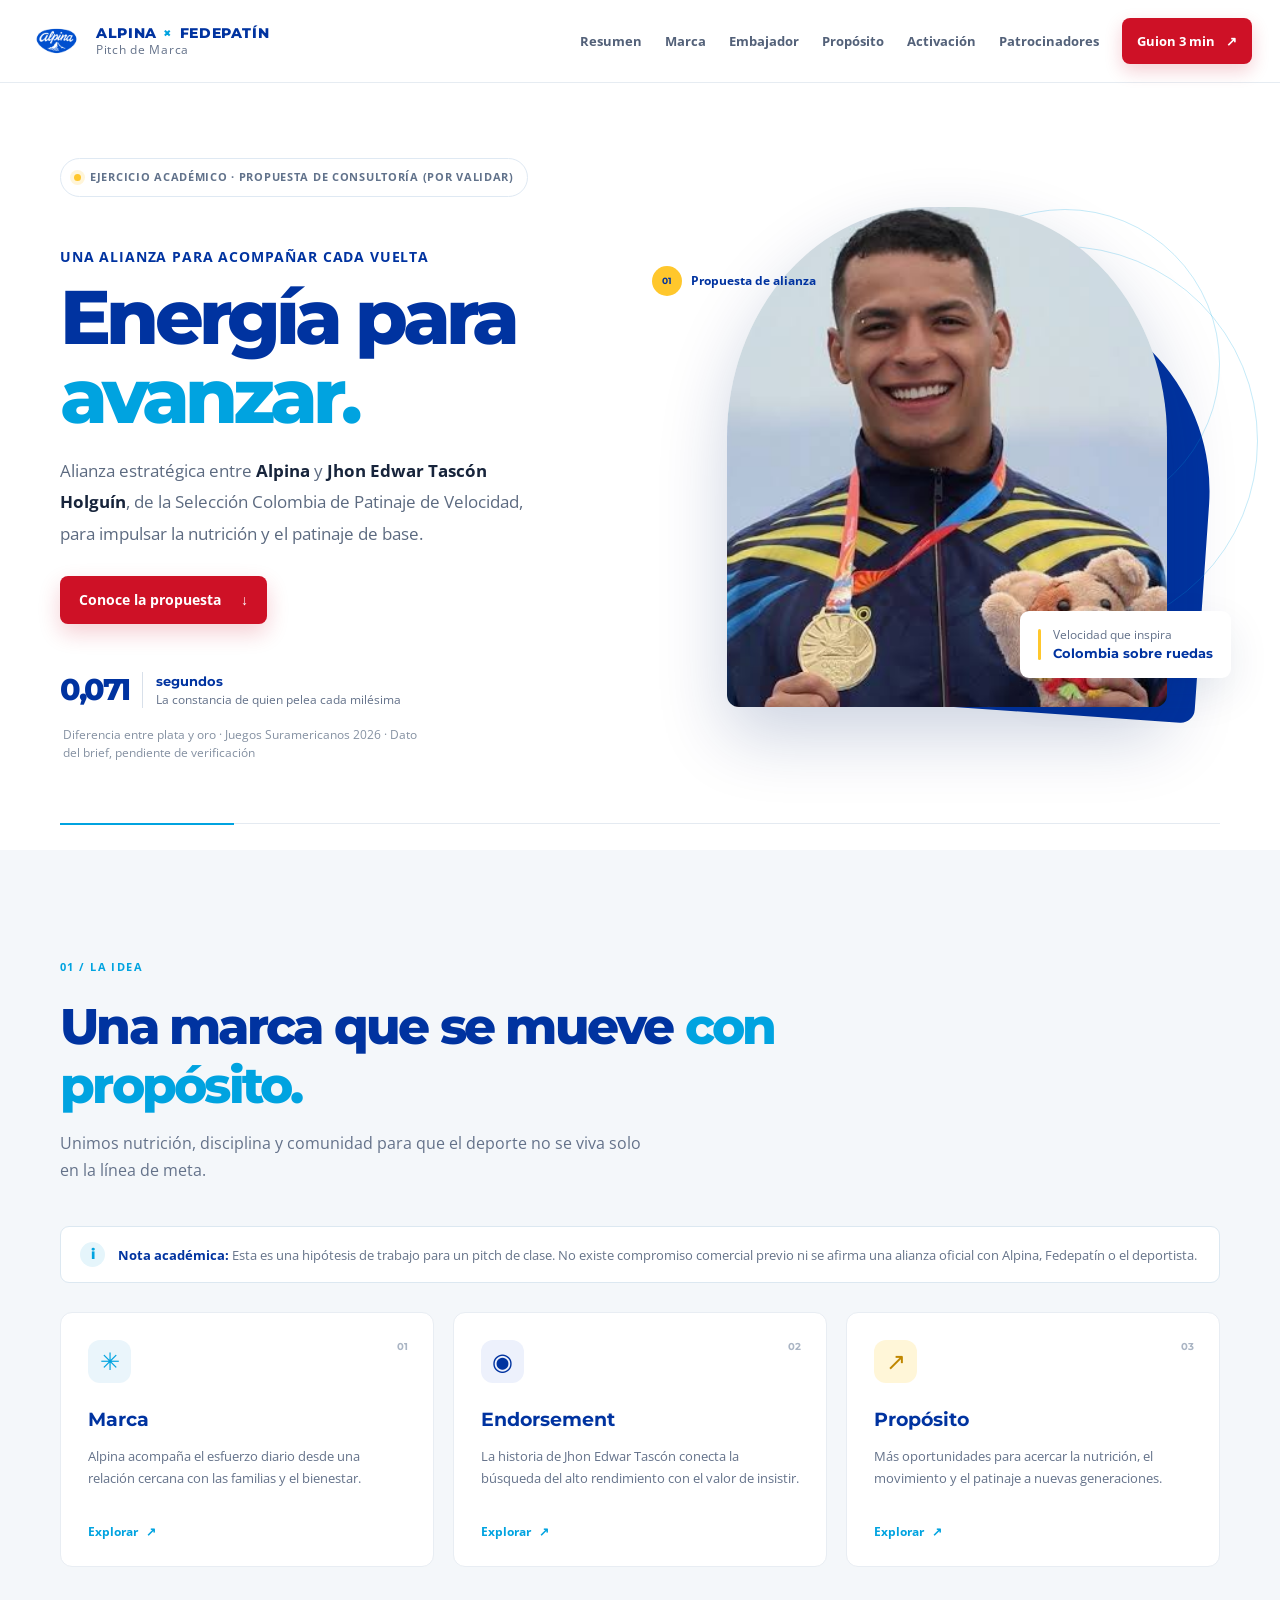
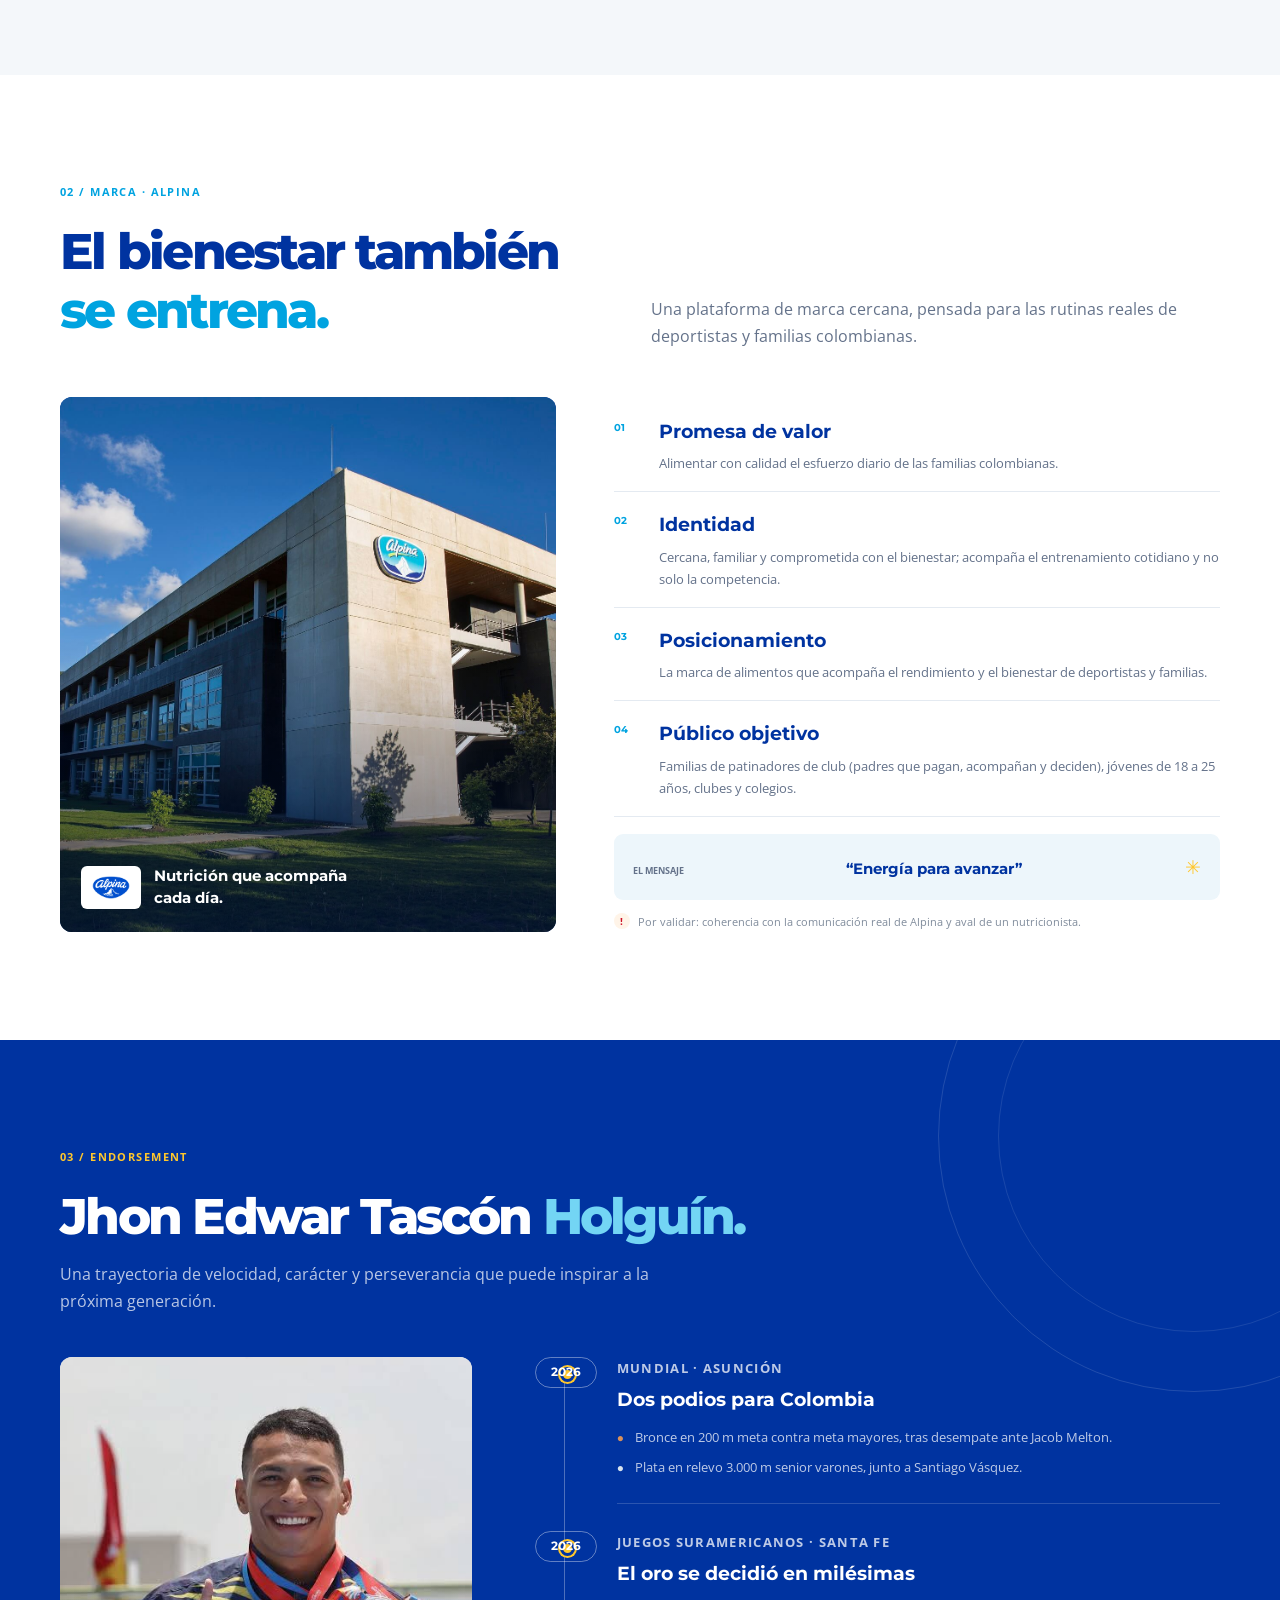
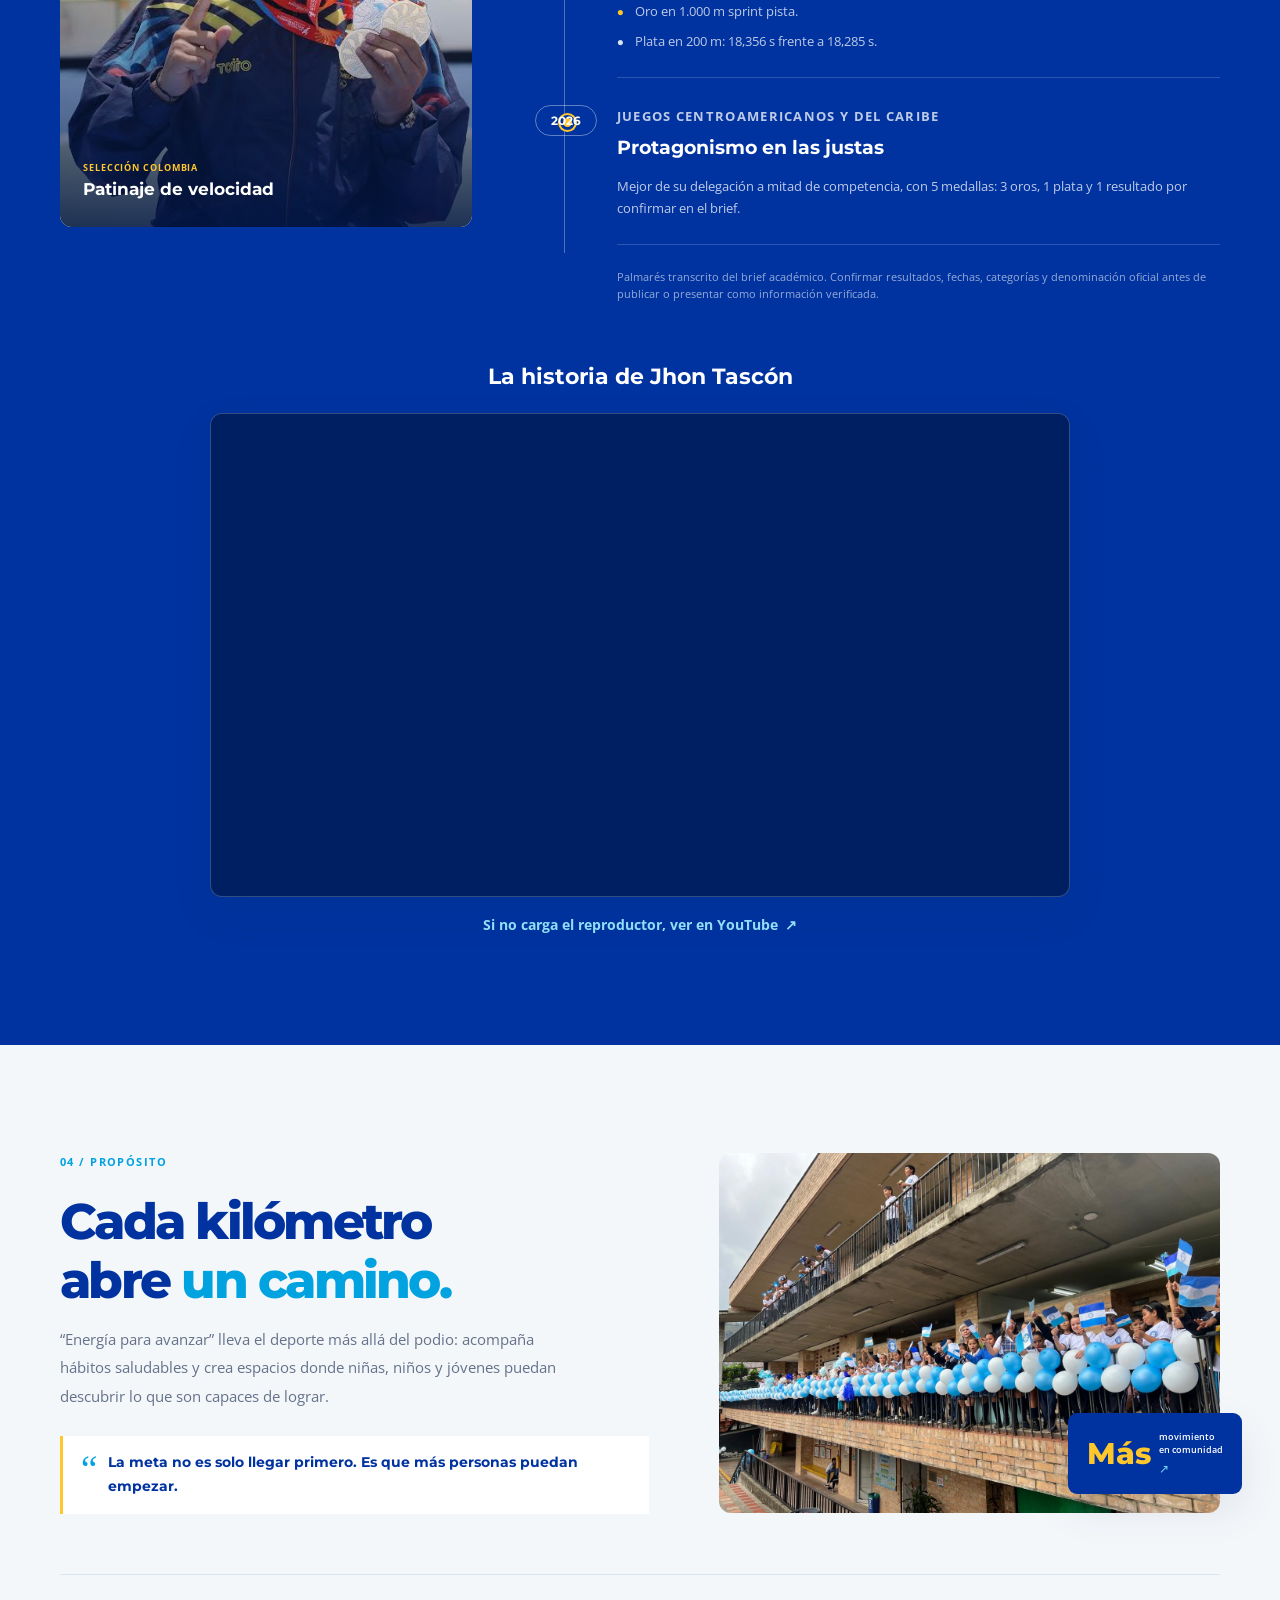
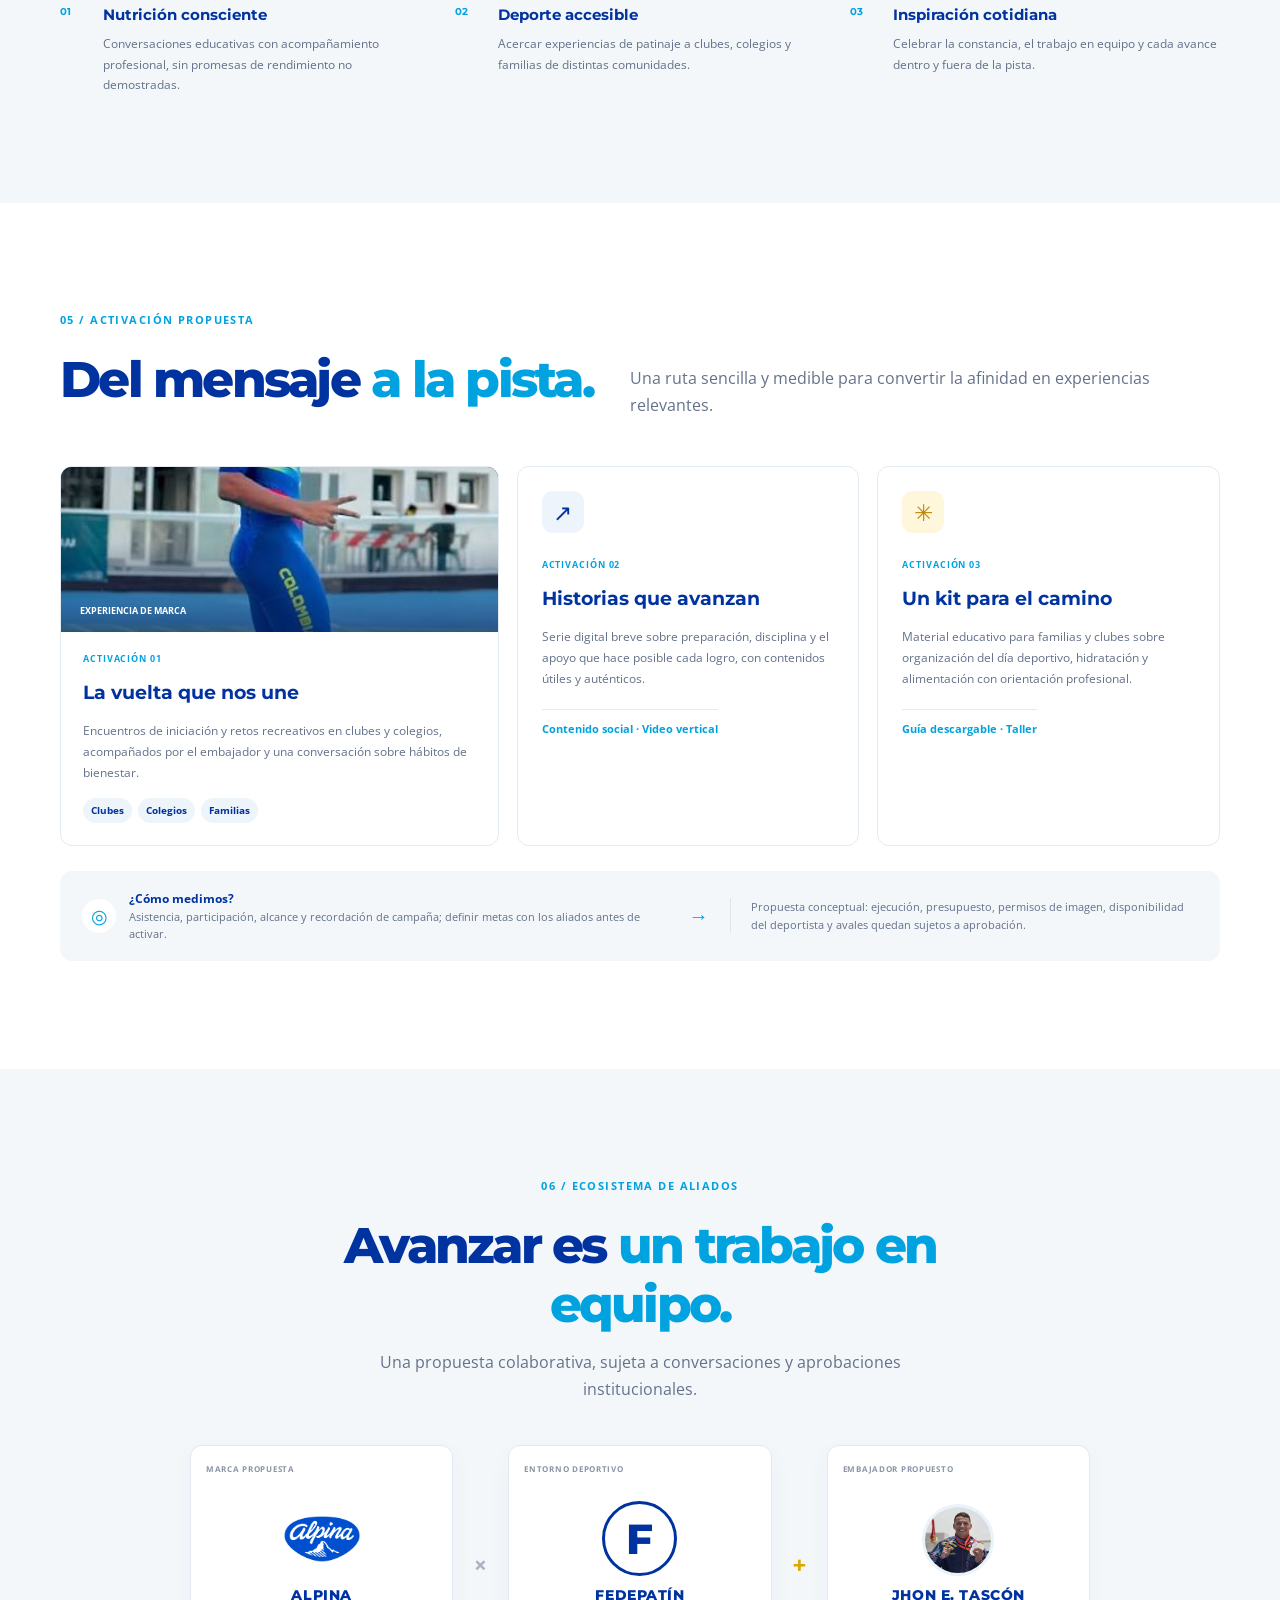
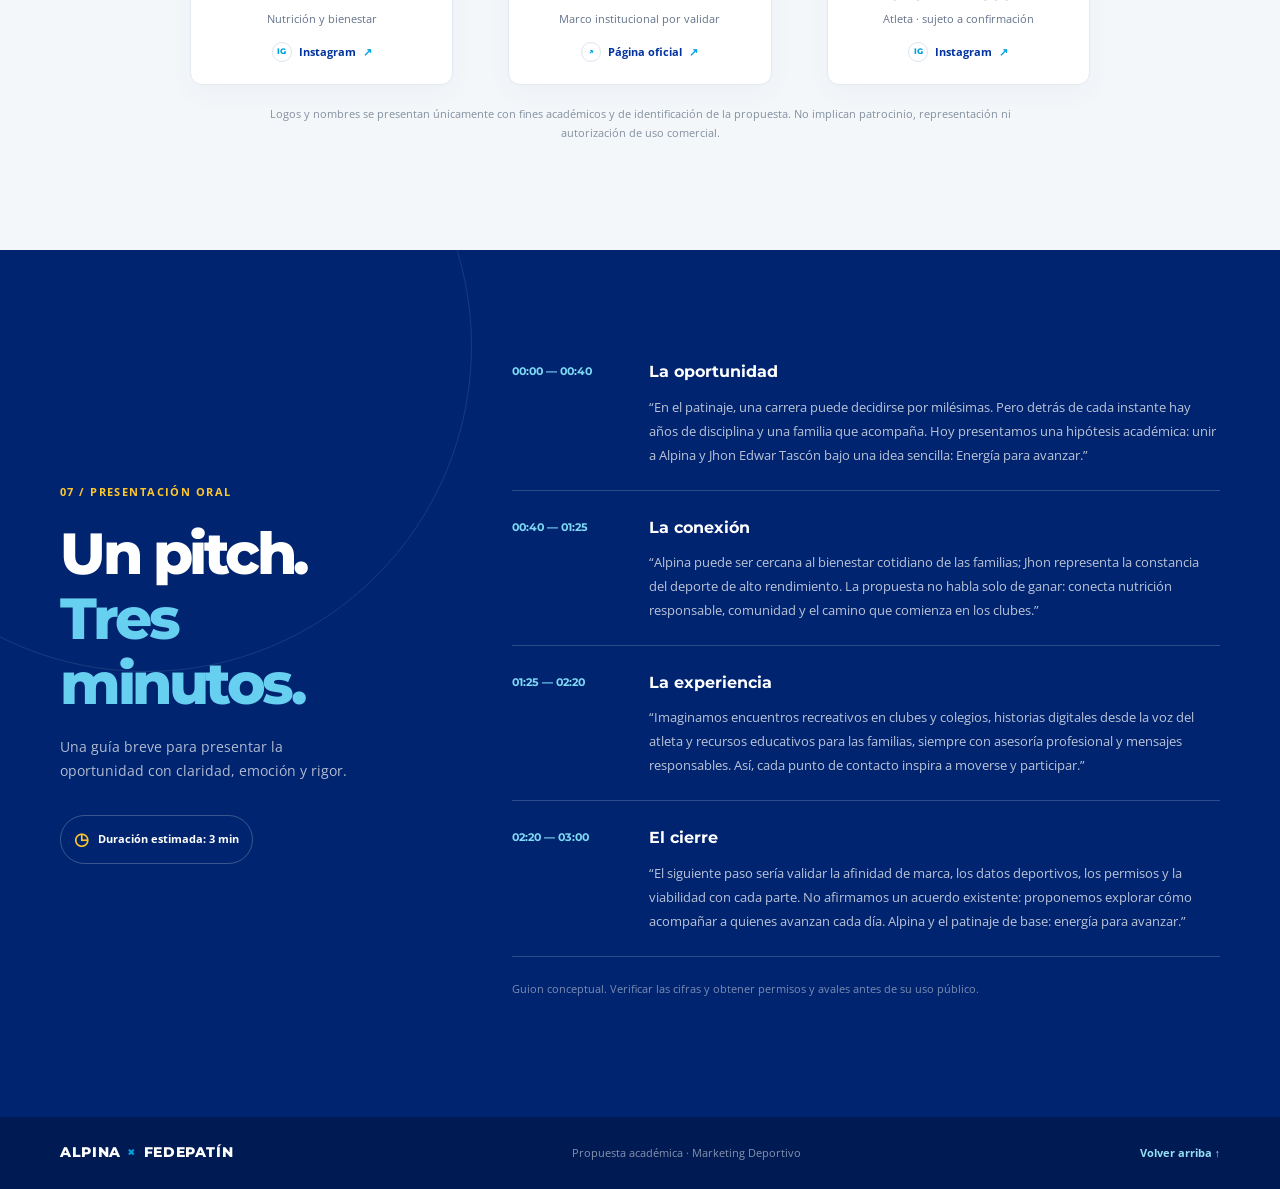
==== commit 68d45011: "Add files via upload" ====
--- a/index.html
+++ b/index.html
@@ -15,7 +15,7 @@
   <header class="site-header">
     <div class="nav-wrap">
       <a class="brand" href="#inicio" aria-label="Alpina por Fedepatín, inicio">
-        <img src="IMAGENES/LOGO%20ALPINA.png" alt="" class="brand-mark">
+        <img src="LOGO ALPINA.png" alt="" class="brand-mark">
         <span class="brand-copy">
           <strong>ALPINA <span>×</span> FEDEPATÍN</strong>
           <small>Pitch de Marca</small>
@@ -53,7 +53,7 @@
       <div class="hero-visual">
         <div class="hero-orbit orbit-one"></div>
         <div class="hero-orbit orbit-two"></div>
-        <img class="hero-athlete" src="IMAGENES/JHON%20TASCON%203.jpeg" alt="Jhon Edwar Tascón con uniforme de patinaje y medalla">
+        <img class="hero-athlete" src="JHON TASCON 3.jpeg" alt="Jhon Edwar Tascón con uniforme de patinaje y medalla">
         <div class="photo-caption"><span class="caption-line"></span><span>Velocidad que inspira<br><strong>Colombia sobre ruedas</strong></span></div>
         <div class="hero-tag"><span>01</span> Propuesta de alianza</div>
       </div>
@@ -108,8 +108,8 @@
         </div>
         <div class="brand-layout">
           <div class="brand-photo">
-            <img src="IMAGENES/EMPRESA%20ALPINA.jpg" alt="Sede de Alpina en un entorno natural">
-            <div class="brand-photo-label"><img src="IMAGENES/LOGO%20ALPINA.png" alt="Alpina"><span>Nutrición que acompaña<br>cada día.</span></div>
+            <img src="EMPRESA ALPINA.jpg" alt="Sede de Alpina en un entorno natural">
+            <div class="brand-photo-label"><img src="LOGO ALPINA.png" alt="Alpina"><span>Nutrición que acompaña<br>cada día.</span></div>
           </div>
           <div class="brand-details">
             <div class="detail-row">
@@ -144,7 +144,7 @@
         </div>
         <div class="athlete-profile">
           <div class="athlete-portrait">
-            <img src="IMAGENES/JHON%20TASCON.jpeg" alt="Jhon Edwar Tascón con medallas de competencia">
+            <img src="JHON TASCON.jpeg" alt="Jhon Edwar Tascón con medallas de competencia">
             <div class="portrait-label"><span>Selección Colombia</span><strong>Patinaje de velocidad</strong></div>
           </div>
           <div class="timeline">
@@ -203,7 +203,7 @@
           </div>
         </div>
         <div class="purpose-visual">
-          <img src="IMAGENES/COLEGIO.jpg" alt="Espacio educativo y comunitario">
+          <img src="COLEGIO.jpg" alt="Espacio educativo y comunitario">
           <div class="purpose-stat"><strong>Más</strong><span>movimiento<br>en comunidad</span><i aria-hidden="true">↗</i></div>
         </div>
         <div class="purpose-pillars">
@@ -226,7 +226,7 @@
         <div class="activation-grid">
           <article class="activation-card activation-feature">
             <div class="activation-image">
-              <img src="IMAGENES/JHON%20TASCON%20%202.jpeg" alt="Patinador colombiano en la pista">
+              <img src="JHON TASCON  2.jpeg" alt="Patinador colombiano en la pista">
               <span>Experiencia de marca</span>
             </div>
             <div class="activation-body">
@@ -269,7 +269,7 @@
         <div class="partner-board">
           <div class="partner-main">
             <span class="partner-role">Marca propuesta</span>
-            <img src="IMAGENES/LOGO%20ALPINA.png" alt="Logo Alpina">
+            <img src="LOGO ALPINA.png" alt="Logo Alpina">
             <strong>ALPINA</strong>
             <small>Nutrición y bienestar</small>
             <a class="partner-social" href="https://www.instagram.com/alpina/?hl=es" target="_blank" rel="noopener noreferrer" aria-label="Instagram de Alpina (se abre en una pestaña nueva)"><span aria-hidden="true">ig</span> Instagram <b aria-hidden="true">↗</b></a>
@@ -285,7 +285,7 @@
           <span class="partner-plus partner-plus-yellow" aria-hidden="true">+</span>
           <div class="partner-main partner-athlete">
             <span class="partner-role">Embajador propuesto</span>
-            <img src="IMAGENES/JHON%20TASCON.jpeg" alt="Retrato de Jhon Edwar Tascón">
+            <img src="JHON TASCON.jpeg" alt="Retrato de Jhon Edwar Tascón">
             <strong>JHON E. TASCÓN</strong>
             <small>Atleta · sujeto a confirmación</small>
             <a class="partner-social" href="https://www.instagram.com/jhon_tascon_h/?hl=es" target="_blank" rel="noopener noreferrer" aria-label="Instagram de Jhon Edwar Tascón (se abre en una pestaña nueva)"><span aria-hidden="true">ig</span> Instagram <b aria-hidden="true">↗</b></a>
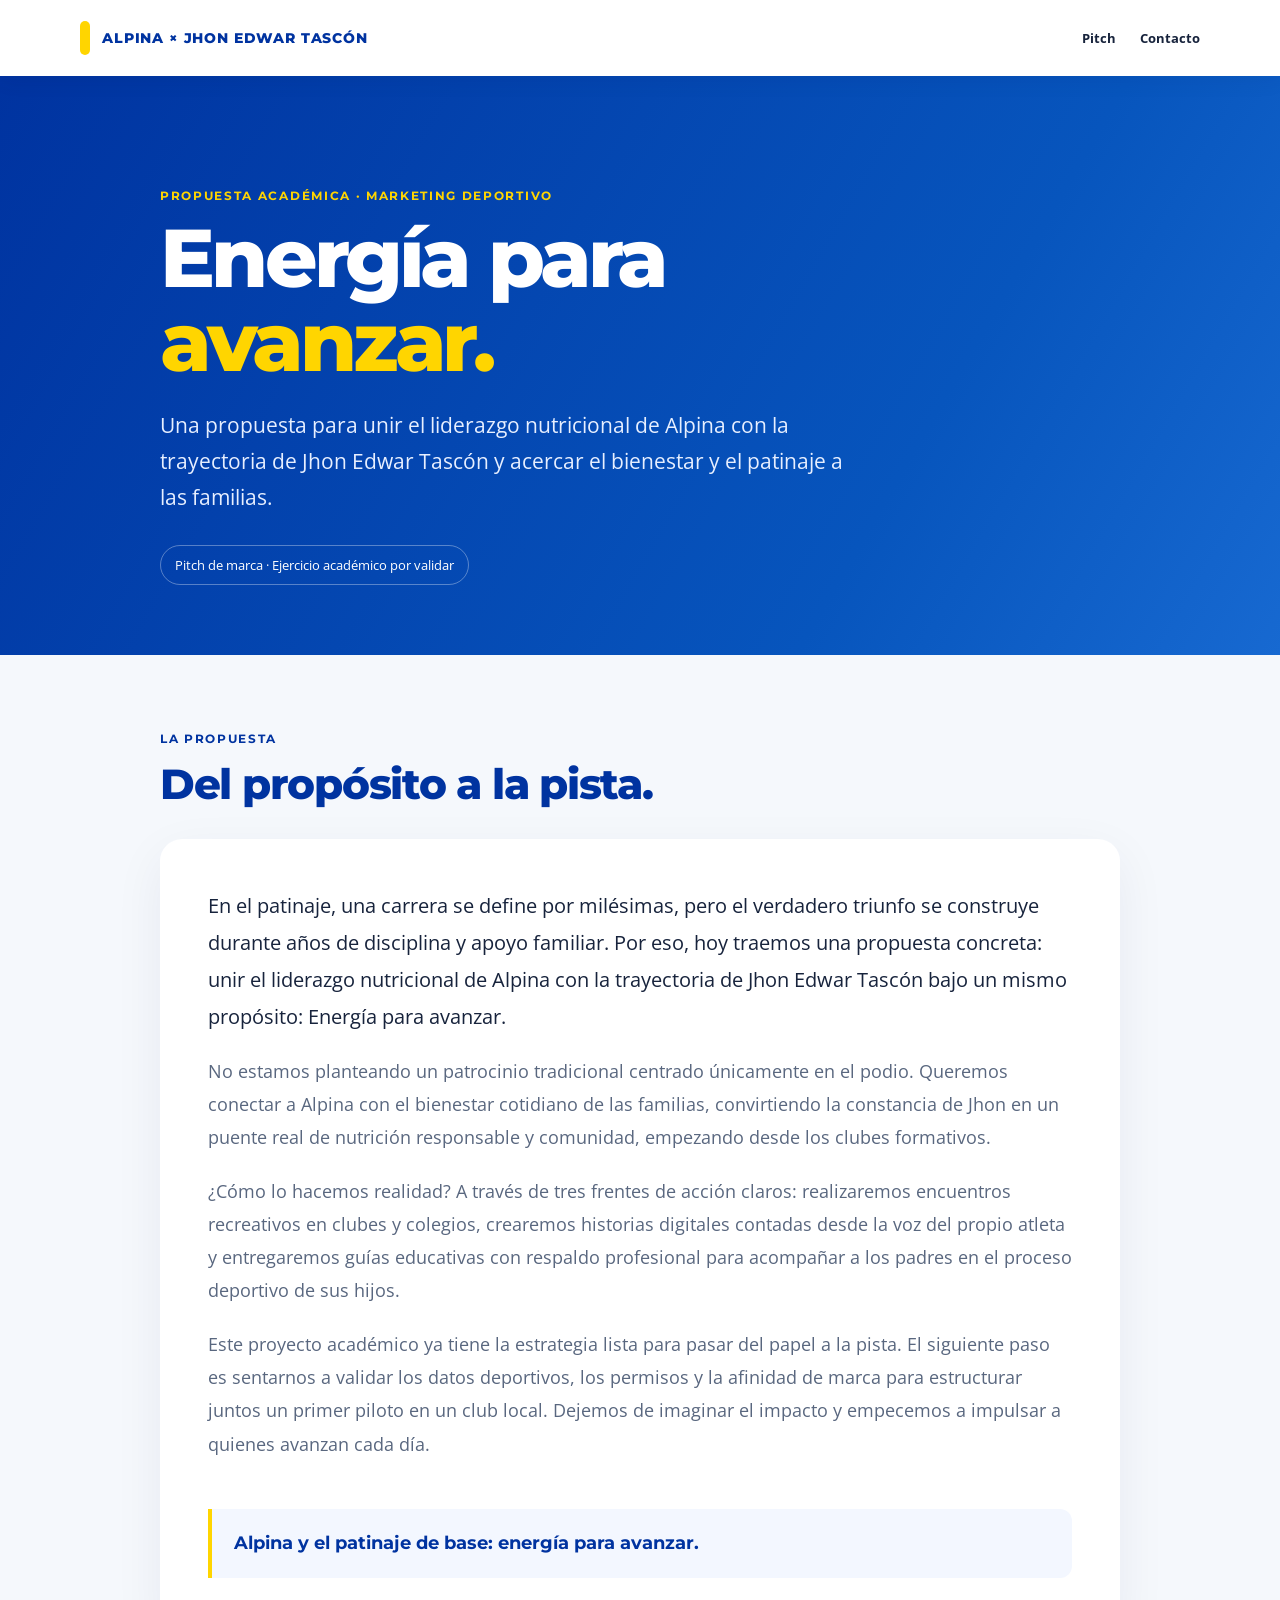
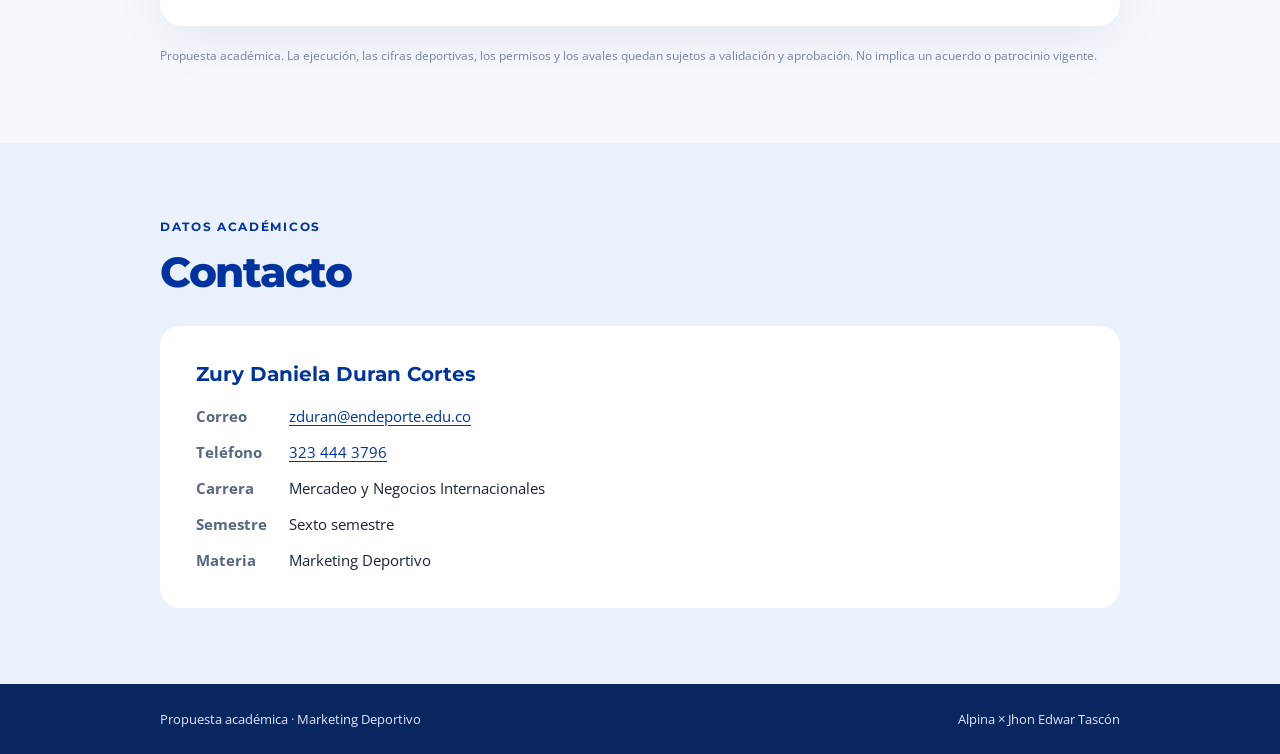
==== commit 433bcdfd: "Update homepage with revised pitch and academic contact details" ====
--- a/index.html
+++ b/index.html
@@ -1,344 +1,109 @@
-<!DOCTYPE html>
-<html lang="es">
-<head>
-  <meta charset="UTF-8">
-  <meta name="viewport" content="width=device-width, initial-scale=1.0">
-  <meta name="description" content="Propuesta académica de alianza entre Alpina y el patinador Jhon Edwar Tascón Holguín: Energía para avanzar.">
-  <meta name="theme-color" content="#0033a0">
-  <title>Energía para avanzar | Alpina × Fedepatín</title>
-  <link rel="preconnect" href="https://fonts.googleapis.com">
-  <link rel="preconnect" href="https://fonts.gstatic.com" crossorigin>
-  <link href="https://fonts.googleapis.com/css2?family=Montserrat:wght@600;700;800&family=Open+Sans:wght@400;600;700&display=swap" rel="stylesheet">
-  <link rel="stylesheet" href="styles.css">
-</head>
-<body>
-  <header class="site-header">
-    <div class="nav-wrap">
-      <a class="brand" href="#inicio" aria-label="Alpina por Fedepatín, inicio">
-        <img src="LOGO ALPINA.png" alt="" class="brand-mark">
-        <span class="brand-copy">
-          <strong>ALPINA <span>×</span> FEDEPATÍN</strong>
-          <small>Pitch de Marca</small>
-        </span>
-      </a>
-      <nav class="main-nav" aria-label="Navegación principal">
-        <a href="#resumen">Resumen</a>
-        <a href="#marca">Marca</a>
-        <a href="#embajador">Embajador</a>
-        <a href="#proposito">Propósito</a>
-        <a href="#activacion">Activación</a>
-        <a href="#patrocinadores">Patrocinadores</a>
-        <a class="nav-cta" href="#guion">Guion 3 min <span aria-hidden="true">↗</span></a>
-      </nav>
-    </div>
-  </header>
-
-  <main>
-    <section class="hero section-shell" id="inicio" aria-labelledby="hero-title">
-      <div class="hero-content">
-        <p class="eyebrow"><span class="status-dot"></span> Ejercicio Académico · Propuesta de Consultoría (Por validar)</p>
-        <p class="hero-kicker">Una alianza para acompañar cada vuelta</p>
-        <h1 id="hero-title">Energía para <span>avanzar.</span></h1>
-        <p class="hero-description">
-          Alianza estratégica entre <strong>Alpina</strong> y <strong>Jhon Edwar Tascón Holguín</strong>,
-          de la Selección Colombia de Patinaje de Velocidad, para impulsar la nutrición y el patinaje de base.
-        </p>
-        <a class="button button-primary" href="#resumen">Conoce la propuesta <span aria-hidden="true">↓</span></a>
-        <div class="hero-proof">
-          <span class="proof-icon" aria-hidden="true">0,071</span>
-          <span><strong>segundos</strong><small>La constancia de quien pelea cada milésima</small></span>
-        </div>
-        <p class="hero-footnote">Diferencia entre plata y oro · Juegos Suramericanos 2026 · Dato del brief, pendiente de verificación</p>
-      </div>
-      <div class="hero-visual">
-        <div class="hero-orbit orbit-one"></div>
-        <div class="hero-orbit orbit-two"></div>
-        <img class="hero-athlete" src="JHON TASCON 3.jpeg" alt="Jhon Edwar Tascón con uniforme de patinaje y medalla">
-        <div class="photo-caption"><span class="caption-line"></span><span>Velocidad que inspira<br><strong>Colombia sobre ruedas</strong></span></div>
-        <div class="hero-tag"><span>01</span> Propuesta de alianza</div>
-      </div>
-      <div class="hero-bottom-line" aria-hidden="true"><span></span></div>
-    </section>
-
-    <section class="section section-light" id="resumen" aria-labelledby="summary-title">
-      <div class="container">
-        <div class="section-heading">
-          <p class="eyebrow">01 / La idea</p>
-          <h2 id="summary-title">Una marca que se mueve <span>con propósito.</span></h2>
-          <p>Unimos nutrición, disciplina y comunidad para que el deporte no se viva solo en la línea de meta.</p>
-        </div>
-        <div class="academic-note">
-          <span class="note-mark" aria-hidden="true">i</span>
-          <p><strong>Nota académica:</strong> Esta es una hipótesis de trabajo para un pitch de clase. No existe compromiso comercial previo ni se afirma una alianza oficial con Alpina, Fedepatín o el deportista.</p>
-        </div>
-        <div class="pillar-grid">
-          <article class="pillar-card">
-            <span class="card-number">01</span>
-            <div class="pillar-icon" aria-hidden="true">✳</div>
-            <h3>Marca</h3>
-            <p>Alpina acompaña el esfuerzo diario desde una relación cercana con las familias y el bienestar.</p>
-            <a href="#marca" aria-label="Conocer la propuesta de marca">Explorar <span aria-hidden="true">↗</span></a>
-          </article>
-          <article class="pillar-card">
-            <span class="card-number">02</span>
-            <div class="pillar-icon skate-icon" aria-hidden="true">◉</div>
-            <h3>Endorsement</h3>
-            <p>La historia de Jhon Edwar Tascón conecta la búsqueda del alto rendimiento con el valor de insistir.</p>
-            <a href="#embajador" aria-label="Conocer el perfil del embajador">Explorar <span aria-hidden="true">↗</span></a>
-          </article>
-          <article class="pillar-card">
-            <span class="card-number">03</span>
-            <div class="pillar-icon purpose-icon" aria-hidden="true">↗</div>
-            <h3>Propósito</h3>
-            <p>Más oportunidades para acercar la nutrición, el movimiento y el patinaje a nuevas generaciones.</p>
-            <a href="#proposito" aria-label="Conocer el propósito de la propuesta">Explorar <span aria-hidden="true">↗</span></a>
-          </article>
-        </div>
-      </div>
-    </section>
-
-    <section class="section section-white" id="marca" aria-labelledby="brand-title">
-      <div class="container">
-        <div class="section-heading section-heading-row">
-          <div>
-            <p class="eyebrow">02 / Marca · Alpina</p>
-            <h2 id="brand-title">El bienestar también <span>se entrena.</span></h2>
-          </div>
-          <p>Una plataforma de marca cercana, pensada para las rutinas reales de deportistas y familias colombianas.</p>
-        </div>
-        <div class="brand-layout">
-          <div class="brand-photo">
-            <img src="EMPRESA ALPINA.jpg" alt="Sede de Alpina en un entorno natural">
-            <div class="brand-photo-label"><img src="LOGO ALPINA.png" alt="Alpina"><span>Nutrición que acompaña<br>cada día.</span></div>
-          </div>
-          <div class="brand-details">
-            <div class="detail-row">
-              <span class="detail-index">01</span>
-              <div><h3>Promesa de valor</h3><p>Alimentar con calidad el esfuerzo diario de las familias colombianas.</p></div>
-            </div>
-            <div class="detail-row">
-              <span class="detail-index">02</span>
-              <div><h3>Identidad</h3><p>Cercana, familiar y comprometida con el bienestar; acompaña el entrenamiento cotidiano y no solo la competencia.</p></div>
-            </div>
-            <div class="detail-row">
-              <span class="detail-index">03</span>
-              <div><h3>Posicionamiento</h3><p>La marca de alimentos que acompaña el rendimiento y el bienestar de deportistas y familias.</p></div>
-            </div>
-            <div class="detail-row">
-              <span class="detail-index">04</span>
-              <div><h3>Público objetivo</h3><p>Familias de patinadores de club (padres que pagan, acompañan y deciden), jóvenes de 18 a 25 años, clubes y colegios.</p></div>
-            </div>
-            <div class="slogan-box"><span>El mensaje</span><strong>“Energía para avanzar”</strong><span class="slogan-spark" aria-hidden="true">✳</span></div>
-            <p class="validation-note"><span aria-hidden="true">!</span> Por validar: coherencia con la comunicación real de Alpina y aval de un nutricionista.</p>
-          </div>
-        </div>
-      </div>
-    </section>
-
-    <section class="section section-blue" id="embajador" aria-labelledby="athlete-title">
-      <div class="container">
-        <div class="section-heading section-heading-inverse">
-          <p class="eyebrow">03 / Endorsement</p>
-          <h2 id="athlete-title">Jhon Edwar Tascón <span>Holguín.</span></h2>
-          <p>Una trayectoria de velocidad, carácter y perseverancia que puede inspirar a la próxima generación.</p>
-        </div>
-        <div class="athlete-profile">
-          <div class="athlete-portrait">
-            <img src="JHON TASCON.jpeg" alt="Jhon Edwar Tascón con medallas de competencia">
-            <div class="portrait-label"><span>Selección Colombia</span><strong>Patinaje de velocidad</strong></div>
-          </div>
-          <div class="timeline">
-            <article class="timeline-item">
-              <span class="timeline-year">2026</span>
-              <div class="timeline-content">
-                <p class="timeline-label">Mundial · Asunción</p>
-                <h3>Dos podios para Colombia</h3>
-                <ul>
-                  <li><span class="medal bronze">●</span> Bronce en 200 m meta contra meta mayores, tras desempate ante Jacob Melton.</li>
-                  <li><span class="medal silver">●</span> Plata en relevo 3.000 m senior varones, junto a Santiago Vásquez.</li>
-                </ul>
-              </div>
-            </article>
-            <article class="timeline-item">
-              <span class="timeline-year">2026</span>
-              <div class="timeline-content">
-                <p class="timeline-label">Juegos Suramericanos · Santa Fe</p>
-                <h3>El oro se decidió en milésimas</h3>
-                <ul>
-                  <li><span class="medal gold">●</span> Oro en 1.000 m sprint pista.</li>
-                  <li><span class="medal silver">●</span> Plata en 200 m: 18,356 s frente a 18,285 s.</li>
-                </ul>
-              </div>
-            </article>
-            <article class="timeline-item">
-              <span class="timeline-year">2026</span>
-              <div class="timeline-content">
-                <p class="timeline-label">Juegos Centroamericanos y del Caribe</p>
-                <h3>Protagonismo en las justas</h3>
-                <p>Mejor de su delegación a mitad de competencia, con 5 medallas: 3 oros, 1 plata y 1 resultado por confirmar en el brief.</p>
-              </div>
-            </article>
-            <p class="data-caveat">Palmarés transcrito del brief académico. Confirmar resultados, fechas, categorías y denominación oficial antes de publicar o presentar como información verificada.</p>
-          </div>
-        </div>
-        <div class="athlete-video">
-          <h3>La historia de Jhon Tascón</h3>
-          <div class="athlete-video-frame">
-            <iframe src="https://www.youtube-nocookie.com/embed/zyWE4ebDzCI" title="La historia de Jhon Tascón en YouTube" loading="lazy" referrerpolicy="strict-origin-when-cross-origin" allow="accelerometer; encrypted-media; gyroscope; picture-in-picture; web-share" allowfullscreen></iframe>
-          </div>
-          <a class="athlete-video-link" href="https://youtu.be/zyWE4ebDzCI" target="_blank" rel="noopener noreferrer">Si no carga el reproductor, ver en YouTube <span aria-hidden="true">↗</span></a>
-        </div>
-      </div>
-    </section>
-
-    <section class="section section-light purpose-section" id="proposito" aria-labelledby="purpose-title">
-      <div class="container purpose-layout">
-        <div class="purpose-copy">
-          <p class="eyebrow">04 / Propósito</p>
-          <h2 id="purpose-title">Cada kilómetro<br>abre <span>un camino.</span></h2>
-          <p class="purpose-intro">“Energía para avanzar” lleva el deporte más allá del podio: acompaña hábitos saludables y crea espacios donde niñas, niños y jóvenes puedan descubrir lo que son capaces de lograr.</p>
-          <div class="purpose-quote">
-            <span class="quote-mark" aria-hidden="true">“</span>
-            <p>La meta no es solo llegar primero. Es que más personas puedan empezar.</p>
-          </div>
-        </div>
-        <div class="purpose-visual">
-          <img src="COLEGIO.jpg" alt="Espacio educativo y comunitario">
-          <div class="purpose-stat"><strong>Más</strong><span>movimiento<br>en comunidad</span><i aria-hidden="true">↗</i></div>
-        </div>
-        <div class="purpose-pillars">
-          <article><span>01</span><h3>Nutrición consciente</h3><p>Conversaciones educativas con acompañamiento profesional, sin promesas de rendimiento no demostradas.</p></article>
-          <article><span>02</span><h3>Deporte accesible</h3><p>Acercar experiencias de patinaje a clubes, colegios y familias de distintas comunidades.</p></article>
-          <article><span>03</span><h3>Inspiración cotidiana</h3><p>Celebrar la constancia, el trabajo en equipo y cada avance dentro y fuera de la pista.</p></article>
-        </div>
-      </div>
-    </section>
-
-    <section class="section section-white activation-section" id="activacion" aria-labelledby="activation-title">
-      <div class="container">
-        <div class="section-heading section-heading-row">
-          <div>
-            <p class="eyebrow">05 / Activación propuesta</p>
-            <h2 id="activation-title">Del mensaje <span>a la pista.</span></h2>
-          </div>
-          <p>Una ruta sencilla y medible para convertir la afinidad en experiencias relevantes.</p>
-        </div>
-        <div class="activation-grid">
-          <article class="activation-card activation-feature">
-            <div class="activation-image">
-              <img src="JHON TASCON  2.jpeg" alt="Patinador colombiano en la pista">
-              <span>Experiencia de marca</span>
-            </div>
-            <div class="activation-body">
-              <span class="step-label">ACTIVACIÓN 01</span>
-              <h3>La vuelta que nos une</h3>
-              <p>Encuentros de iniciación y retos recreativos en clubes y colegios, acompañados por el embajador y una conversación sobre hábitos de bienestar.</p>
-              <ul class="tag-list"><li>Clubes</li><li>Colegios</li><li>Familias</li></ul>
-            </div>
-          </article>
-          <article class="activation-card">
-            <div class="activation-symbol" aria-hidden="true">↗</div>
-            <span class="step-label">ACTIVACIÓN 02</span>
-            <h3>Historias que avanzan</h3>
-            <p>Serie digital breve sobre preparación, disciplina y el apoyo que hace posible cada logro, con contenidos útiles y auténticos.</p>
-            <span class="activation-channel">Contenido social · Video vertical</span>
-          </article>
-          <article class="activation-card">
-            <div class="activation-symbol activation-yellow" aria-hidden="true">✳</div>
-            <span class="step-label">ACTIVACIÓN 03</span>
-            <h3>Un kit para el camino</h3>
-            <p>Material educativo para familias y clubes sobre organización del día deportivo, hidratación y alimentación con orientación profesional.</p>
-            <span class="activation-channel">Guía descargable · Taller</span>
-          </article>
-        </div>
-        <div class="measurement-bar">
-          <div><span class="measure-icon" aria-hidden="true">◎</span><p><strong>¿Cómo medimos?</strong><br>Asistencia, participación, alcance y recordación de campaña; definir metas con los aliados antes de activar.</p></div>
-          <span class="measure-arrow" aria-hidden="true">→</span>
-          <p class="measure-footnote">Propuesta conceptual: ejecución, presupuesto, permisos de imagen, disponibilidad del deportista y avales quedan sujetos a aprobación.</p>
-        </div>
-      </div>
-    </section>
-
-    <section class="section section-light partners-section" id="patrocinadores" aria-labelledby="partners-title">
-      <div class="container">
-        <div class="section-heading centered-heading">
-          <p class="eyebrow">06 / Ecosistema de aliados</p>
-          <h2 id="partners-title">Avanzar es <span>un trabajo en equipo.</span></h2>
-          <p>Una propuesta colaborativa, sujeta a conversaciones y aprobaciones institucionales.</p>
-        </div>
-        <div class="partner-board">
-          <div class="partner-main">
-            <span class="partner-role">Marca propuesta</span>
-            <img src="LOGO ALPINA.png" alt="Logo Alpina">
-            <strong>ALPINA</strong>
-            <small>Nutrición y bienestar</small>
-            <a class="partner-social" href="https://www.instagram.com/alpina/?hl=es" target="_blank" rel="noopener noreferrer" aria-label="Instagram de Alpina (se abre en una pestaña nueva)"><span aria-hidden="true">ig</span> Instagram <b aria-hidden="true">↗</b></a>
-          </div>
-          <span class="partner-plus" aria-hidden="true">×</span>
-          <div class="partner-main partner-fedepatin">
-            <span class="partner-role">Entorno deportivo</span>
-            <div class="federation-mark" aria-hidden="true">F</div>
-            <strong>FEDEPATÍN</strong>
-            <small>Marco institucional por validar</small>
-            <a class="partner-social" href="https://fedepatin.org.co/" target="_blank" rel="noopener noreferrer" aria-label="Visitar la página oficial de Fedepatín (se abre en una pestaña nueva)"><span aria-hidden="true">↗</span> Página oficial <b aria-hidden="true">↗</b></a>
-          </div>
-          <span class="partner-plus partner-plus-yellow" aria-hidden="true">+</span>
-          <div class="partner-main partner-athlete">
-            <span class="partner-role">Embajador propuesto</span>
-            <img src="JHON TASCON.jpeg" alt="Retrato de Jhon Edwar Tascón">
-            <strong>JHON E. TASCÓN</strong>
-            <small>Atleta · sujeto a confirmación</small>
-            <a class="partner-social" href="https://www.instagram.com/jhon_tascon_h/?hl=es" target="_blank" rel="noopener noreferrer" aria-label="Instagram de Jhon Edwar Tascón (se abre en una pestaña nueva)"><span aria-hidden="true">ig</span> Instagram <b aria-hidden="true">↗</b></a>
-          </div>
-        </div>
-        <p class="partners-disclaimer">Logos y nombres se presentan únicamente con fines académicos y de identificación de la propuesta. No implican patrocinio, representación ni autorización de uso comercial.</p>
-      </div>
-    </section>
-
-    <section class="section script-section" id="guion" aria-labelledby="script-title">
-      <div class="container script-layout">
-        <div class="script-intro">
-          <p class="eyebrow eyebrow-light">07 / Presentación oral</p>
-          <h2 id="script-title">Un pitch.<br><span>Tres minutos.</span></h2>
-          <p>Una guía breve para presentar la oportunidad con claridad, emoción y rigor.</p>
-          <div class="script-time"><span aria-hidden="true">◷</span> Duración estimada: 3 min</div>
-        </div>
-        <div class="script-content">
-          <article class="script-part">
-            <span>00:00 — 00:40</span>
-            <div><h3>La oportunidad</h3><p>“En el patinaje, una carrera puede decidirse por milésimas. Pero detrás de cada instante hay años de disciplina y una familia que acompaña. Hoy presentamos una hipótesis académica: unir a Alpina y Jhon Edwar Tascón bajo una idea sencilla: Energía para avanzar.”</p></div>
-          </article>
-          <article class="script-part">
-            <span>00:40 — 01:25</span>
-            <div><h3>La conexión</h3><p>“Alpina puede ser cercana al bienestar cotidiano de las familias; Jhon representa la constancia del deporte de alto rendimiento. La propuesta no habla solo de ganar: conecta nutrición responsable, comunidad y el camino que comienza en los clubes.”</p></div>
-          </article>
-          <article class="script-part">
-            <span>01:25 — 02:20</span>
-            <div><h3>La experiencia</h3><p>“Imaginamos encuentros recreativos en clubes y colegios, historias digitales desde la voz del atleta y recursos educativos para las familias, siempre con asesoría profesional y mensajes responsables. Así, cada punto de contacto inspira a moverse y participar.”</p></div>
-          </article>
-          <article class="script-part">
-            <span>02:20 — 03:00</span>
-            <div><h3>El cierre</h3><p>“El siguiente paso sería validar la afinidad de marca, los datos deportivos, los permisos y la viabilidad con cada parte. No afirmamos un acuerdo existente: proponemos explorar cómo acompañar a quienes avanzan cada día. Alpina y el patinaje de base: energía para avanzar.”</p></div>
-          </article>
-          <p class="script-disclaimer">Guion conceptual. Verificar las cifras y obtener permisos y avales antes de su uso público.</p>
-        </div>
-      </div>
-    </section>
-  </main>
-
-  <footer class="site-footer">
-    <div class="container footer-inner">
-      <a class="footer-brand" href="#inicio">ALPINA <span>×</span> FEDEPATÍN</a>
-      <p>Propuesta académica · Marketing Deportivo</p>
-      <a href="#inicio" class="back-top">Volver arriba ↑</a>
-    </div>
-  </footer>
-  <script>
-    if (window.location.protocol === "file:") {
-      document.querySelector(".athlete-video-frame").hidden = true;
-      document.querySelector(".athlete-video-link").textContent =
-        "Para ver el reproductor en la página, abre el sitio con un servidor local. Ver en YouTube ↗";
-    }
-  </script>
-</body>
-</html>
+<!DOCTYPE html>
+<html lang="es">
+<head>
+  <meta charset="UTF-8">
+  <meta name="viewport" content="width=device-width, initial-scale=1.0">
+  <meta name="description" content="Pitch académico Energía para avanzar: propuesta de bienestar y patinaje de base con Alpina y Jhon Edwar Tascón.">
+  <meta name="theme-color" content="#0033a0">
+  <title>Energía para avanzar | Alpina × Jhon Edwar Tascón</title>
+  <link rel="preconnect" href="https://fonts.googleapis.com">
+  <link rel="preconnect" href="https://fonts.gstatic.com" crossorigin>
+  <link href="https://fonts.googleapis.com/css2?family=Montserrat:wght@600;700;800&family=Open+Sans:wght@400;600;700&display=swap" rel="stylesheet">
+  <style>
+    :root { color-scheme: light; --blue: #0033a0; --yellow: #ffd500; --ink: #17233c; --muted: #59677f; --paper: #f5f8fc; }
+    * { box-sizing: border-box; }
+    html { scroll-behavior: smooth; }
+    body { margin: 0; background: var(--paper); color: var(--ink); font-family: "Open Sans", sans-serif; }
+    .site-header { position: sticky; top: 0; z-index: 2; background: #fff; box-shadow: 0 4px 20px #001c5112; }
+    .nav-wrap { width: min(1120px, calc(100% - 40px)); min-height: 76px; margin: auto; display: flex; align-items: center; justify-content: space-between; gap: 20px; }
+    .brand { display: flex; align-items: center; gap: 12px; color: var(--blue); text-decoration: none; font: 800 14px Montserrat, sans-serif; letter-spacing: .06em; }
+    .brand-mark { width: 10px; height: 34px; border-radius: 8px; background: var(--yellow); }
+    nav { display: flex; align-items: center; gap: 24px; }
+    nav a { color: var(--ink); font-size: 13px; font-weight: 700; text-decoration: none; }
+    nav a:hover, nav a:focus-visible { color: var(--blue); }
+    .hero { padding: clamp(58px, 10vw, 112px) 20px 70px; color: #fff; background: linear-gradient(120deg, #0033a0, #0755bd 70%, #1769d1); }
+    .hero-inner { width: min(960px, 100%); margin: auto; }
+    .eyebrow { margin: 0 0 14px; color: var(--yellow); font: 700 12px Montserrat, sans-serif; letter-spacing: .14em; text-transform: uppercase; }
+    h1 { max-width: 760px; margin: 0; font: 800 clamp(42px, 8vw, 82px)/1.02 Montserrat, sans-serif; letter-spacing: -.05em; }
+    h1 span { color: var(--yellow); }
+    .hero-lead { max-width: 700px; margin: 24px 0 0; color: #e7efff; font-size: clamp(17px, 2.4vw, 21px); line-height: 1.7; }
+    .hero-tag { display: inline-flex; margin-top: 30px; padding: 10px 14px; border: 1px solid #ffffff55; border-radius: 999px; color: #fff; font-size: 13px; }
+    .section { padding: 76px 20px; }
+    .container { width: min(960px, 100%); margin: auto; }
+    .section-heading { margin: 0 0 30px; }
+    .section-heading .eyebrow { color: var(--blue); }
+    h2 { margin: 0; color: var(--blue); font: 800 clamp(28px, 5vw, 42px)/1.15 Montserrat, sans-serif; letter-spacing: -.03em; }
+    .pitch-card { display: grid; gap: 20px; padding: clamp(24px, 5vw, 48px); border-radius: 22px; background: #fff; box-shadow: 0 16px 50px #001c5110; }
+    .pitch-card p { margin: 0; color: var(--muted); font-size: clamp(16px, 2vw, 18px); line-height: 1.85; }
+    .pitch-card p:first-child { color: var(--ink); font-size: clamp(17px, 2.3vw, 20px); }
+    .closing { margin-top: 28px !important; padding: 18px 22px; border-left: 4px solid var(--yellow); border-radius: 0 12px 12px 0; background: #f3f7ff; color: var(--blue) !important; font: 700 18px/1.6 Montserrat, sans-serif; }
+    .academic-note { margin: 20px 0 0; color: #78849a; font-size: 12px; line-height: 1.7; }
+    .contact-section { background: #eaf1fb; }
+    .contact-card { margin-top: 28px; padding: clamp(24px, 4vw, 36px); border-radius: 20px; background: #fff; }
+    .contact-card h3 { margin: 0 0 18px; color: var(--blue); font: 700 20px Montserrat, sans-serif; }
+    .contact-list { display: grid; grid-template-columns: max-content 1fr; gap: 12px 22px; margin: 0; font-size: 15px; line-height: 1.6; }
+    .contact-list dt { color: var(--muted); font-weight: 700; }
+    .contact-list dd { margin: 0; overflow-wrap: anywhere; }
+    .contact-list a { color: var(--blue); text-underline-offset: 3px; }
+    footer { padding: 26px 20px; background: #09265e; color: #dce7ff; font-size: 13px; }
+    .footer-inner { width: min(960px, 100%); margin: auto; display: flex; align-items: center; justify-content: space-between; gap: 14px; }
+    footer p { margin: 0; }
+    @media (max-width: 620px) { .nav-wrap { width: calc(100% - 28px); min-height: 66px; } nav { gap: 14px; } nav a { font-size: 12px; } nav a:first-child { display: none; } .section { padding: 58px 16px; } .contact-list { grid-template-columns: 1fr; gap: 3px; } .contact-list dd { margin-bottom: 10px; } .footer-inner { align-items: flex-start; flex-direction: column; } }
+  </style>
+</head>
+<body>
+  <header class="site-header">
+    <div class="nav-wrap">
+      <a class="brand" href="#inicio"><span class="brand-mark" aria-hidden="true"></span> ALPINA × JHON EDWAR TASCÓN</a>
+      <nav aria-label="Navegación principal"><a href="#propuesta">Pitch</a><a href="#contacto">Contacto</a></nav>
+    </div>
+  </header>
+  <main>
+    <section class="hero" id="inicio" aria-labelledby="page-title">
+      <div class="hero-inner">
+        <p class="eyebrow">Propuesta académica · Marketing deportivo</p>
+        <h1 id="page-title">Energía para <span>avanzar.</span></h1>
+        <p class="hero-lead">Una propuesta para unir el liderazgo nutricional de Alpina con la trayectoria de Jhon Edwar Tascón y acercar el bienestar y el patinaje a las familias.</p>
+        <span class="hero-tag">Pitch de marca · Ejercicio académico por validar</span>
+      </div>
+    </section>
+
+    <section class="section" id="propuesta" aria-labelledby="pitch-title">
+      <div class="container">
+        <div class="section-heading">
+          <p class="eyebrow">La propuesta</p>
+          <h2 id="pitch-title">Del propósito a la pista.</h2>
+        </div>
+        <article class="pitch-card">
+          <p>En el patinaje, una carrera se define por milésimas, pero el verdadero triunfo se construye durante años de disciplina y apoyo familiar. Por eso, hoy traemos una propuesta concreta: unir el liderazgo nutricional de Alpina con la trayectoria de Jhon Edwar Tascón bajo un mismo propósito: Energía para avanzar.</p>
+          <p>No estamos planteando un patrocinio tradicional centrado únicamente en el podio. Queremos conectar a Alpina con el bienestar cotidiano de las familias, convirtiendo la constancia de Jhon en un puente real de nutrición responsable y comunidad, empezando desde los clubes formativos.</p>
+          <p>¿Cómo lo hacemos realidad? A través de tres frentes de acción claros: realizaremos encuentros recreativos en clubes y colegios, crearemos historias digitales contadas desde la voz del propio atleta y entregaremos guías educativas con respaldo profesional para acompañar a los padres en el proceso deportivo de sus hijos.</p>
+          <p>Este proyecto académico ya tiene la estrategia lista para pasar del papel a la pista. El siguiente paso es sentarnos a validar los datos deportivos, los permisos y la afinidad de marca para estructurar juntos un primer piloto en un club local. Dejemos de imaginar el impacto y empecemos a impulsar a quienes avanzan cada día.</p>
+          <p class="closing">Alpina y el patinaje de base: energía para avanzar.</p>
+        </article>
+        <p class="academic-note">Propuesta académica. La ejecución, las cifras deportivas, los permisos y los avales quedan sujetos a validación y aprobación. No implica un acuerdo o patrocinio vigente.</p>
+      </div>
+    </section>
+
+    <section class="section contact-section" id="contacto" aria-labelledby="contact-title">
+      <div class="container">
+        <div class="section-heading">
+          <p class="eyebrow">Datos académicos</p>
+          <h2 id="contact-title">Contacto</h2>
+        </div>
+        <div class="contact-card">
+          <h3>Zury Daniela Duran Cortes</h3>
+          <dl class="contact-list">
+            <dt>Correo</dt><dd><a href="mailto:zduran@endeporte.edu.co">zduran@endeporte.edu.co</a></dd>
+            <dt>Teléfono</dt><dd><a href="tel:+573234443796">323 444 3796</a></dd>
+            <dt>Carrera</dt><dd>Mercadeo y Negocios Internacionales</dd>
+            <dt>Semestre</dt><dd>Sexto semestre</dd>
+            <dt>Materia</dt><dd>Marketing Deportivo</dd>
+          </dl>
+        </div>
+      </div>
+    </section>
+  </main>
+  <footer><div class="footer-inner"><p>Propuesta académica · Marketing Deportivo</p><p>Alpina × Jhon Edwar Tascón</p></div></footer>
+</body>
+</html>
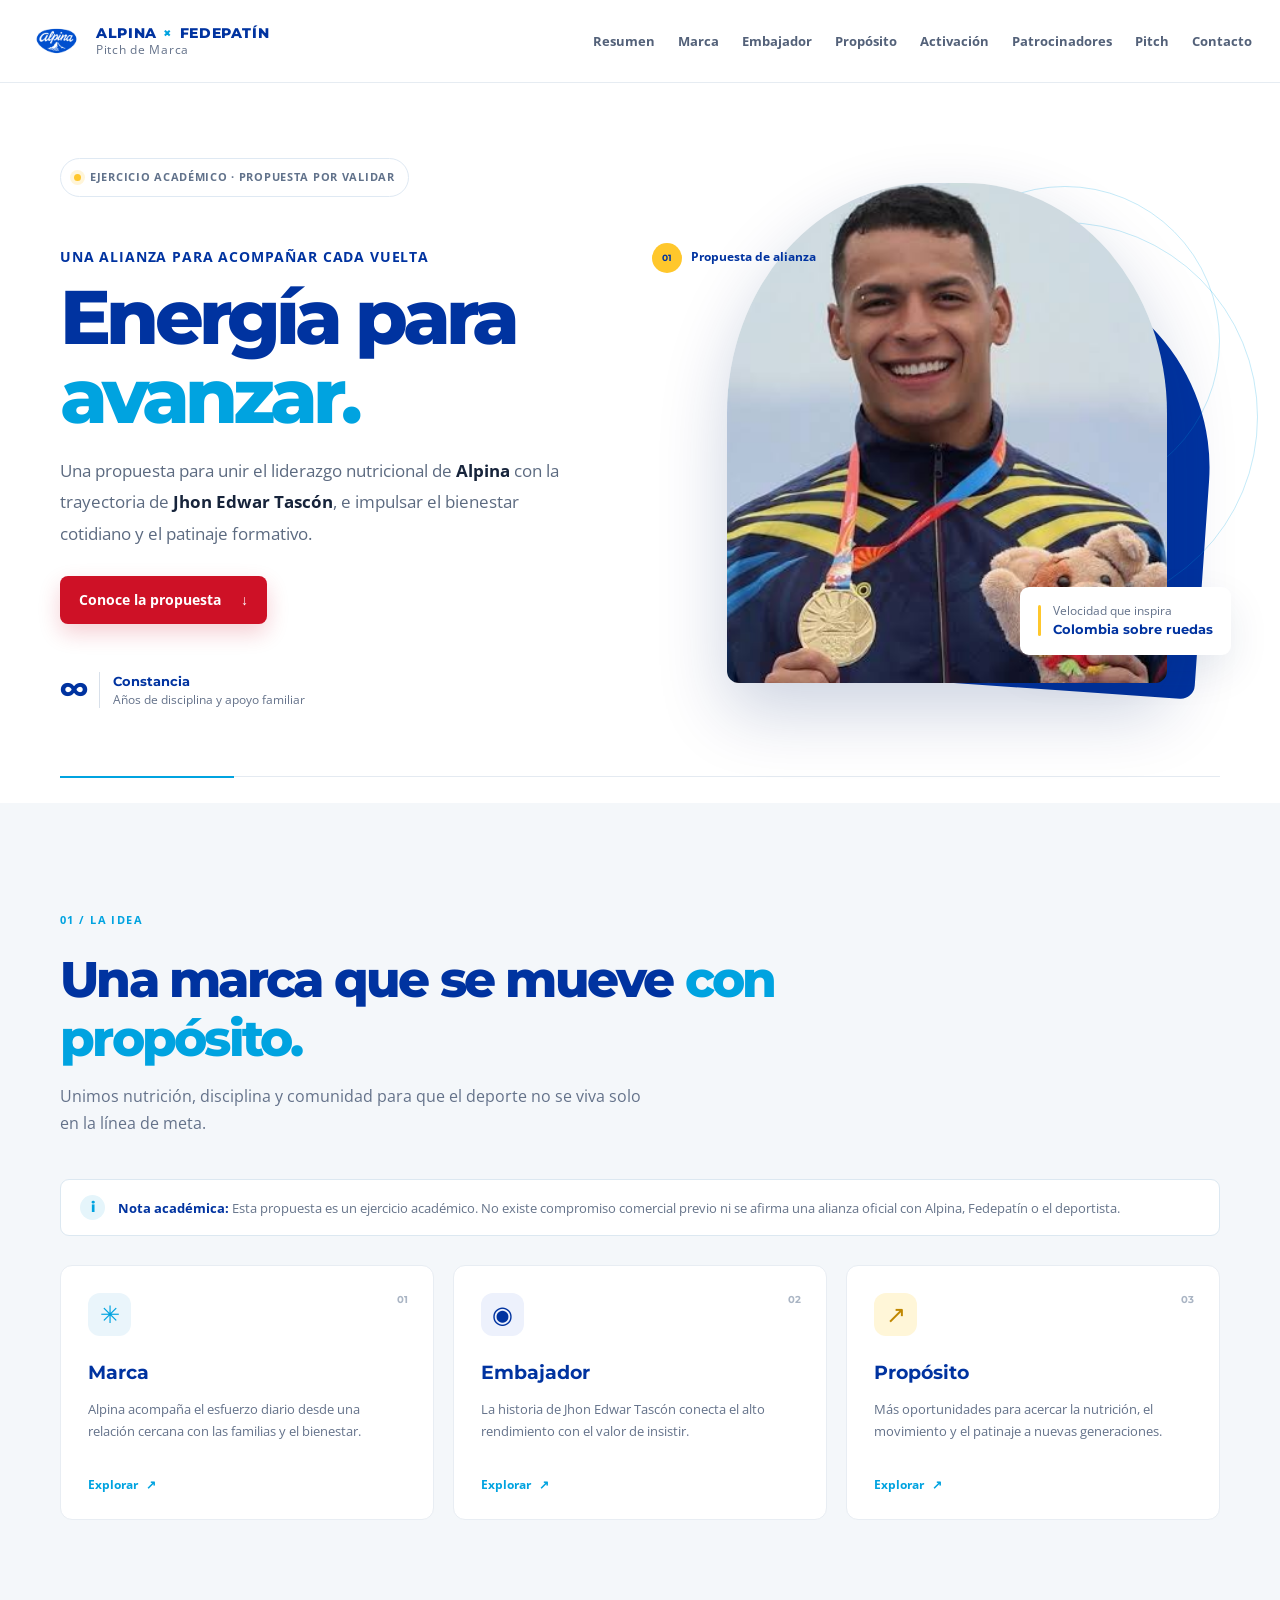
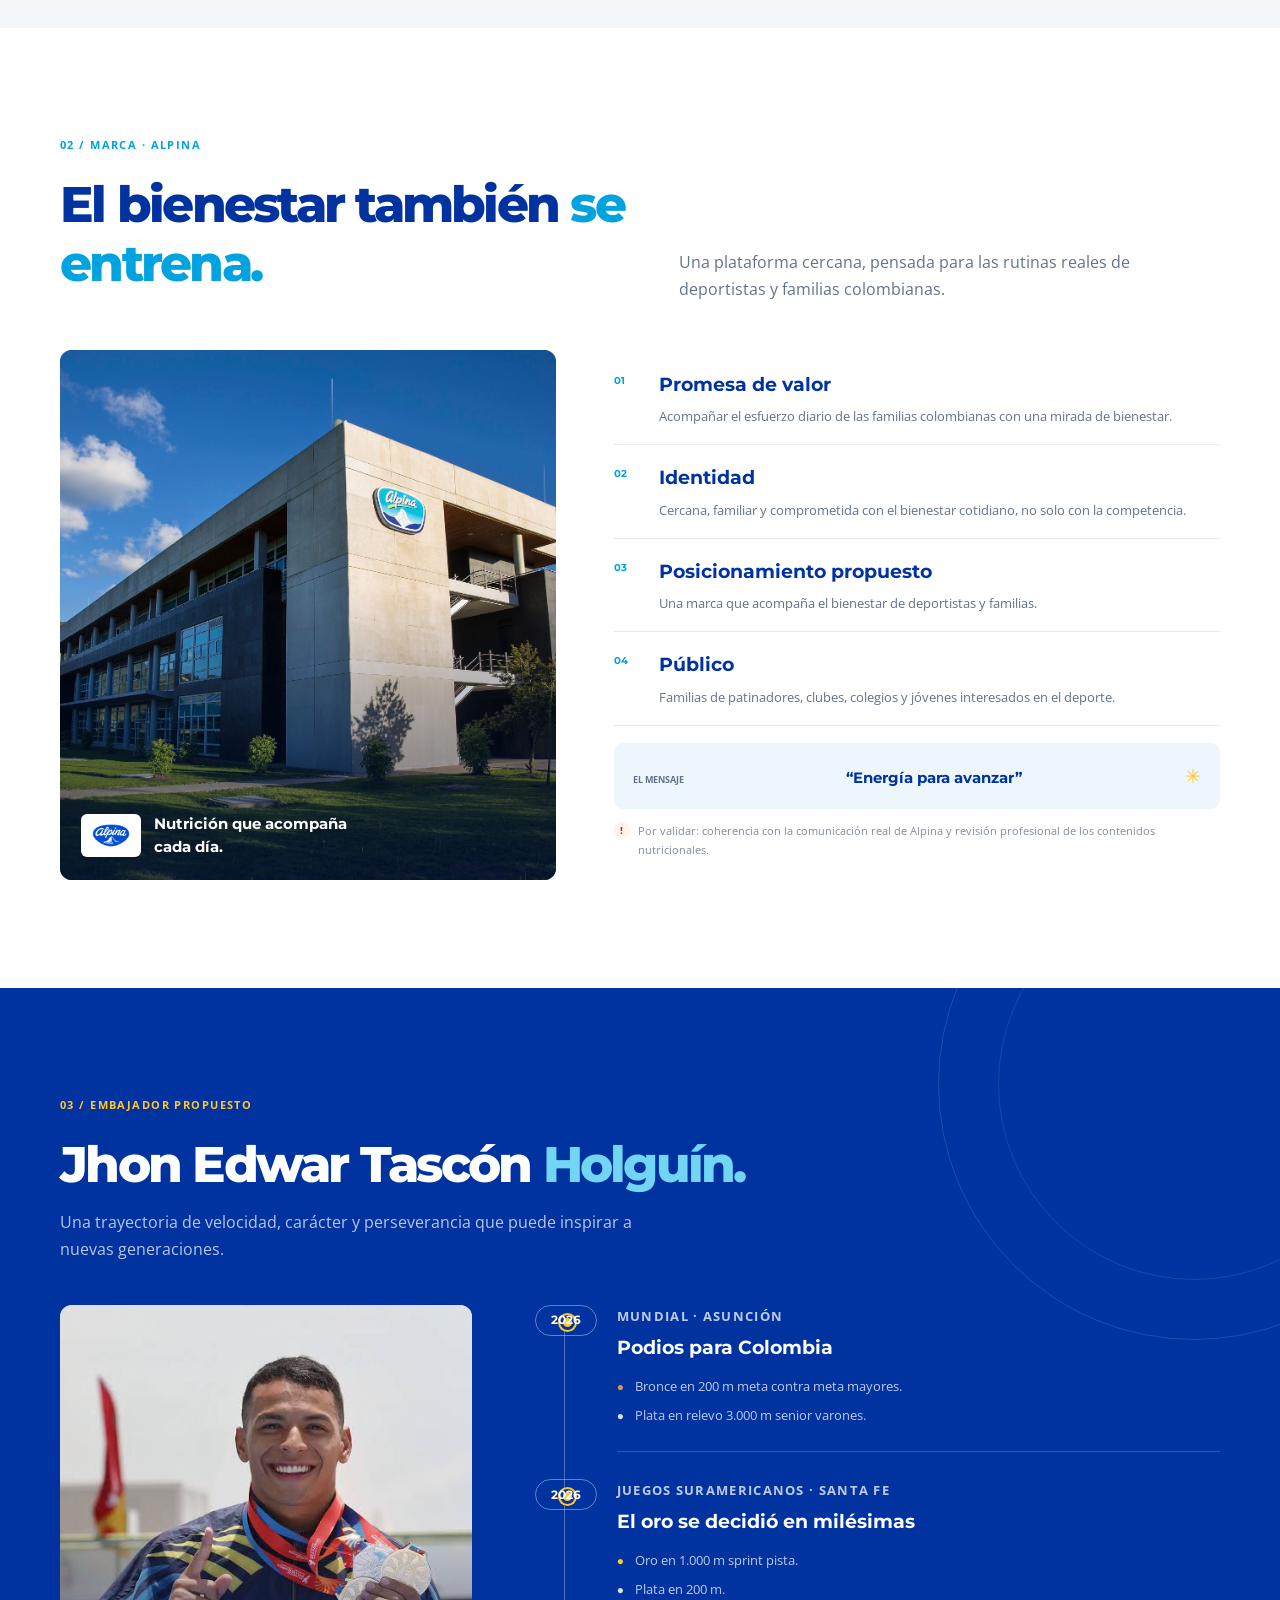
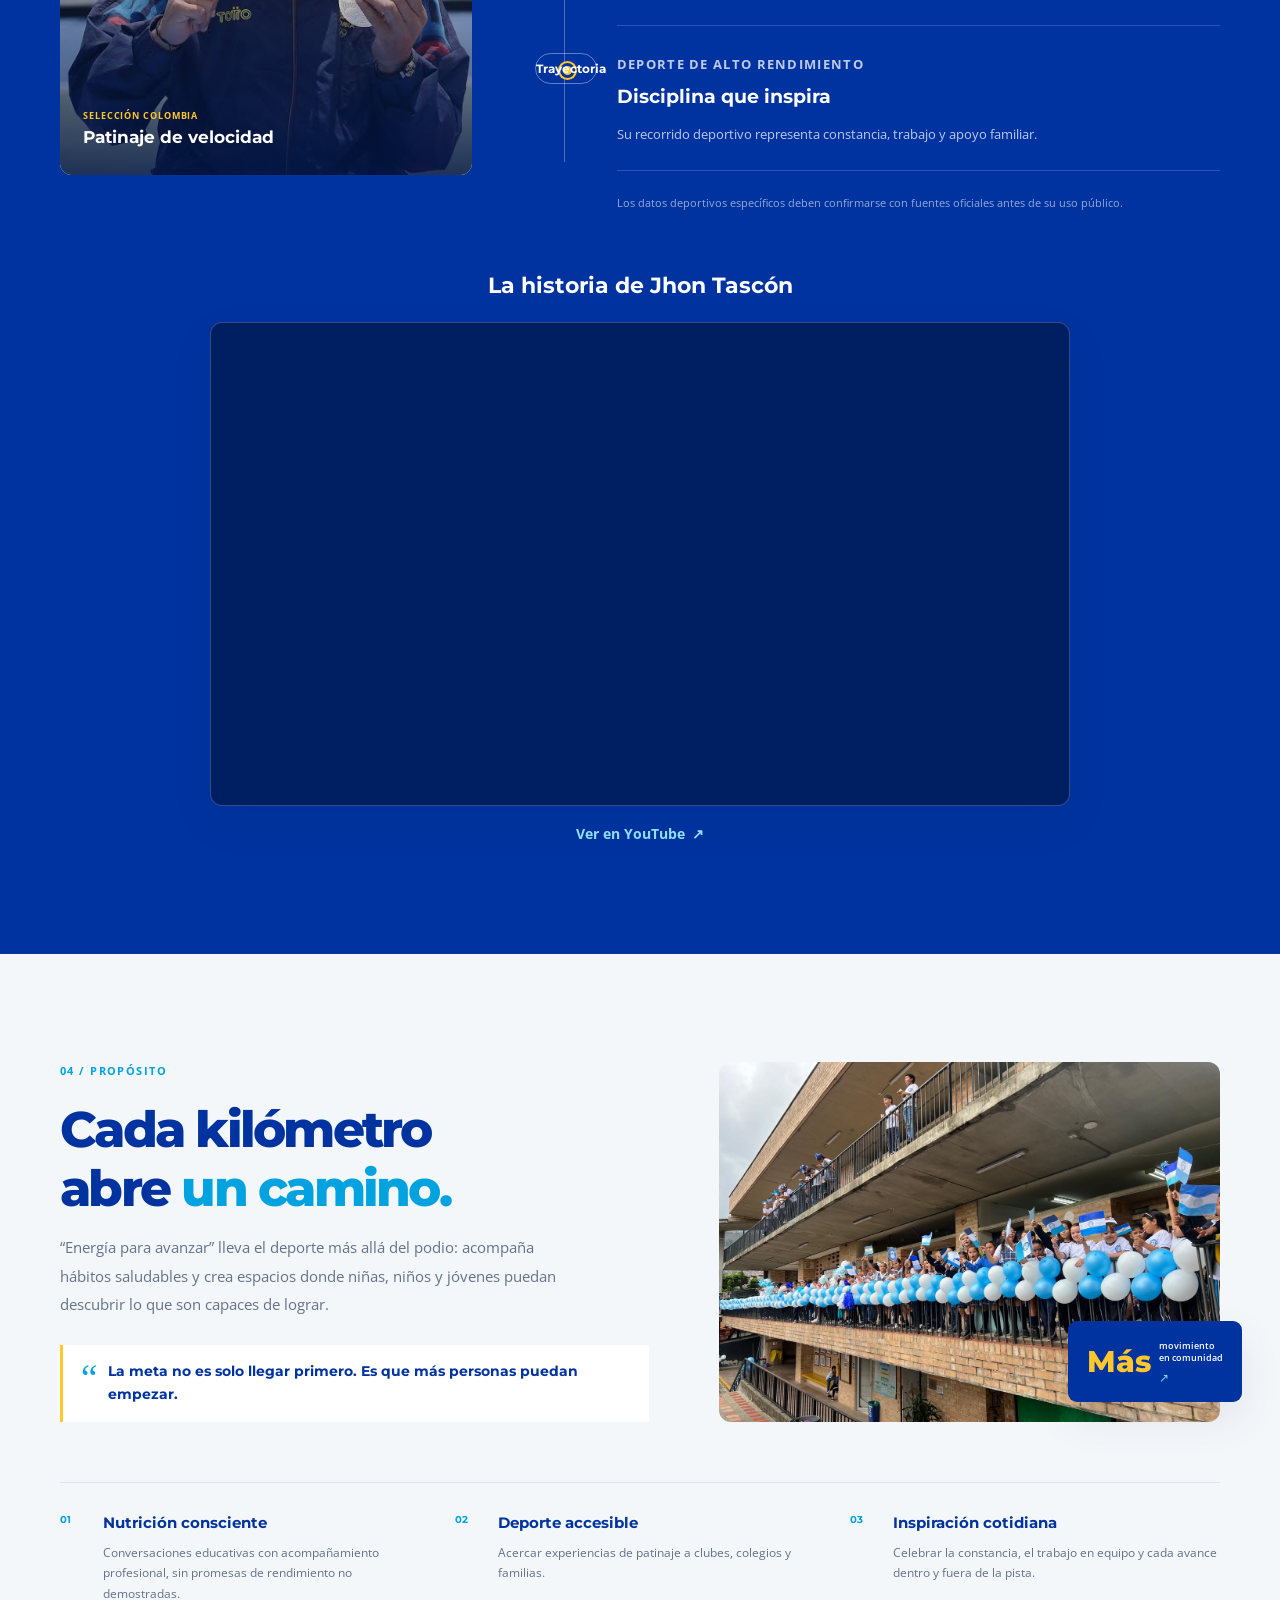
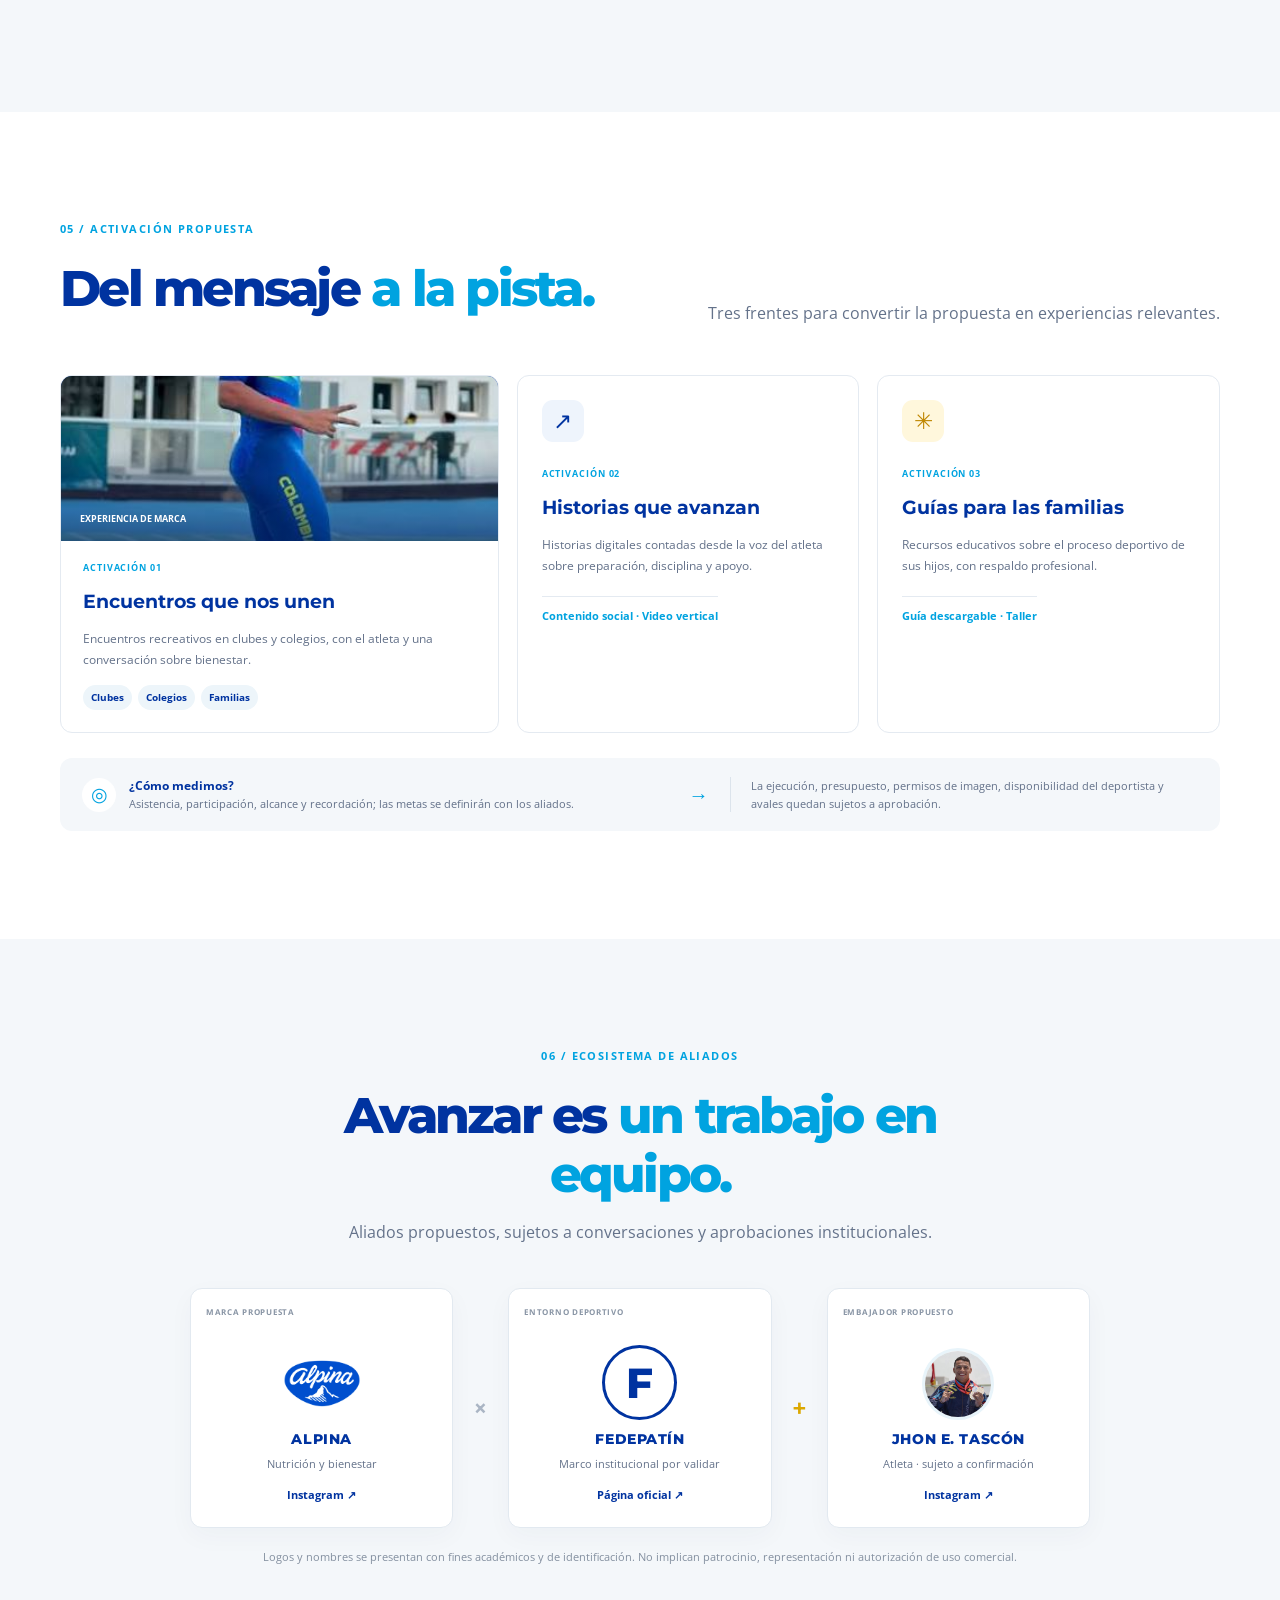
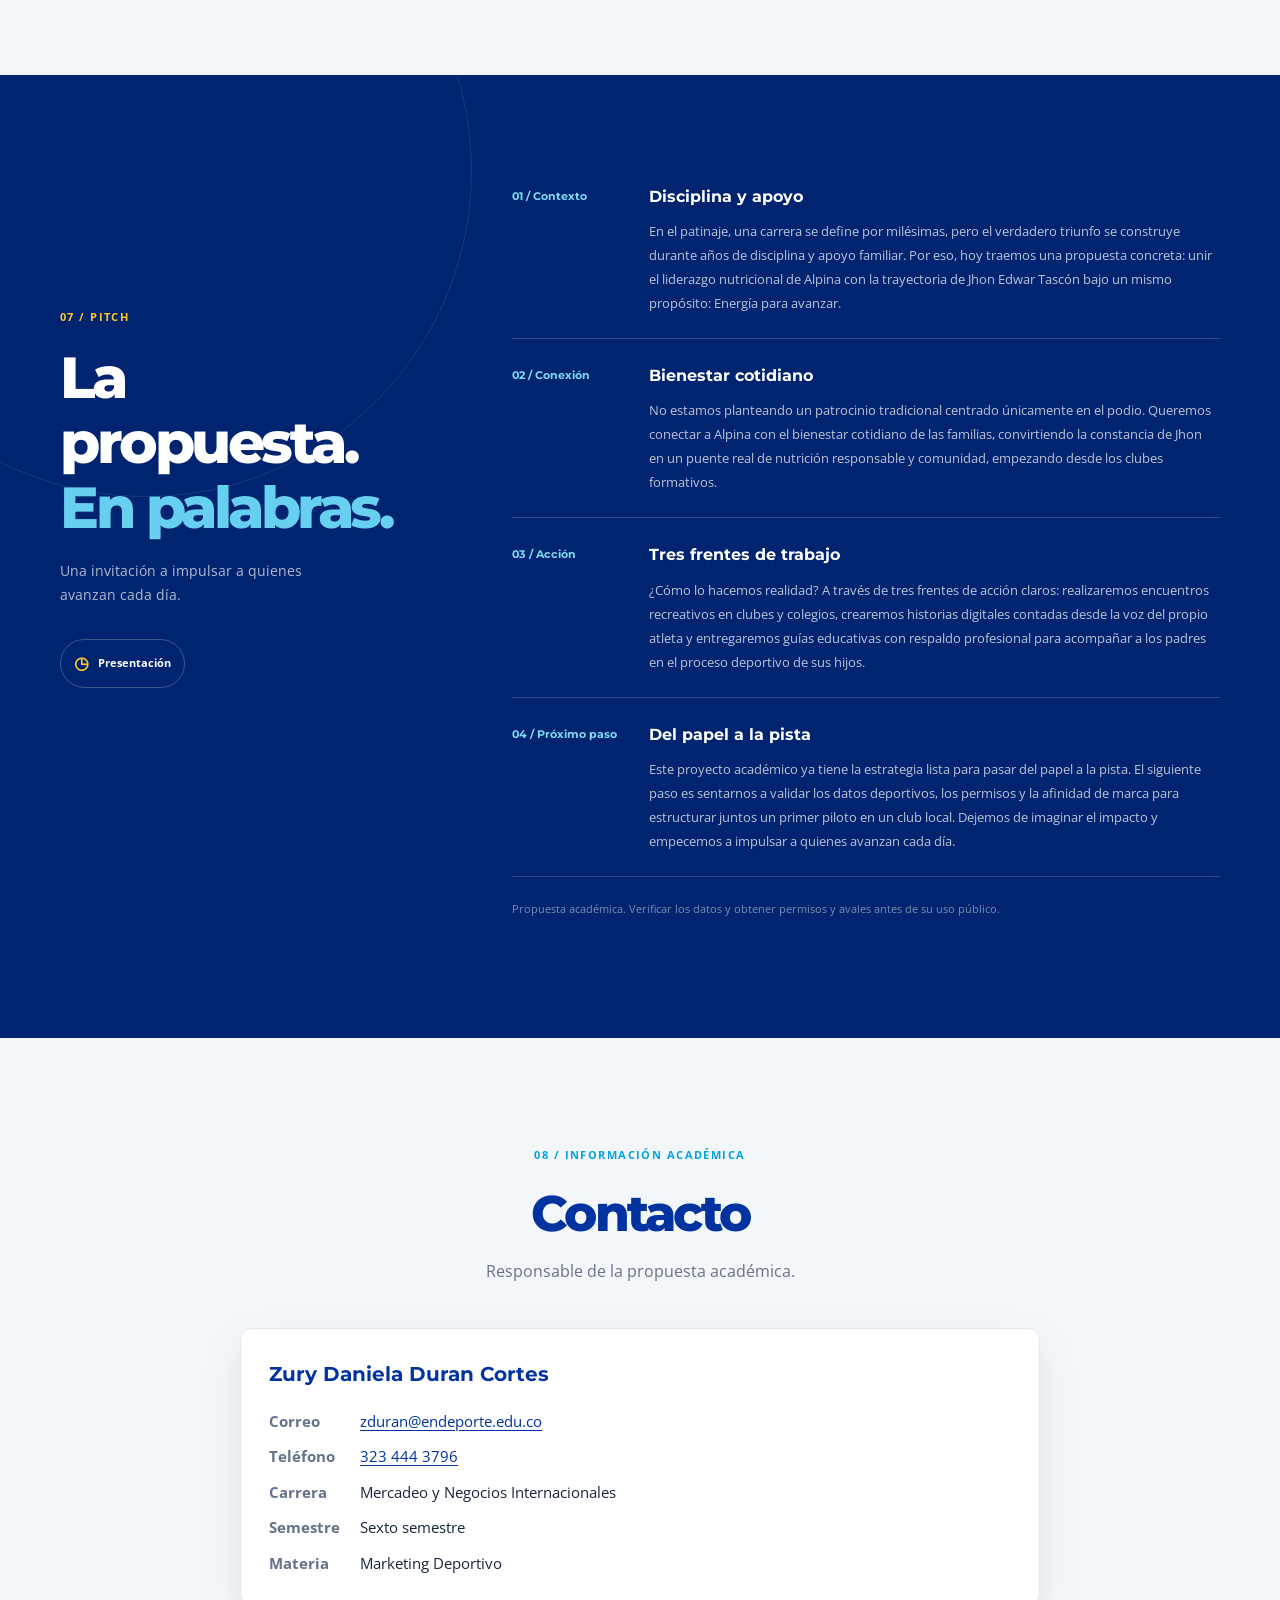
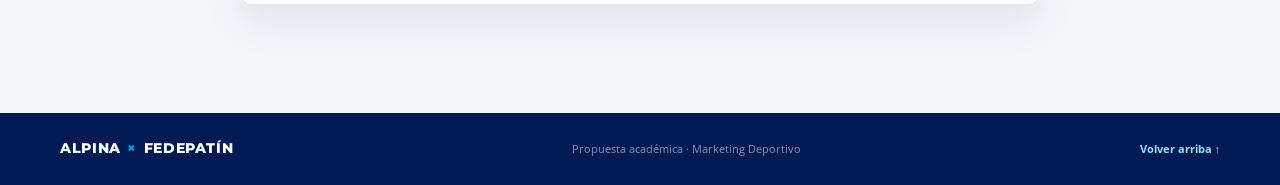
==== commit 0d3011f6: "Restore full homepage sections and integrate new pitch and contact details" ====
--- a/index.html
+++ b/index.html
@@ -3,107 +3,139 @@
 <head>
   <meta charset="UTF-8">
   <meta name="viewport" content="width=device-width, initial-scale=1.0">
-  <meta name="description" content="Pitch académico Energía para avanzar: propuesta de bienestar y patinaje de base con Alpina y Jhon Edwar Tascón.">
+  <meta name="description" content="Propuesta académica de alianza entre Alpina y el patinador Jhon Edwar Tascón Holguín: Energía para avanzar.">
   <meta name="theme-color" content="#0033a0">
-  <title>Energía para avanzar | Alpina × Jhon Edwar Tascón</title>
+  <title>Energía para avanzar | Alpina × Fedepatín</title>
   <link rel="preconnect" href="https://fonts.googleapis.com">
   <link rel="preconnect" href="https://fonts.gstatic.com" crossorigin>
   <link href="https://fonts.googleapis.com/css2?family=Montserrat:wght@600;700;800&family=Open+Sans:wght@400;600;700&display=swap" rel="stylesheet">
+  <link rel="stylesheet" href="styles.css">
   <style>
-    :root { color-scheme: light; --blue: #0033a0; --yellow: #ffd500; --ink: #17233c; --muted: #59677f; --paper: #f5f8fc; }
-    * { box-sizing: border-box; }
-    html { scroll-behavior: smooth; }
-    body { margin: 0; background: var(--paper); color: var(--ink); font-family: "Open Sans", sans-serif; }
-    .site-header { position: sticky; top: 0; z-index: 2; background: #fff; box-shadow: 0 4px 20px #001c5112; }
-    .nav-wrap { width: min(1120px, calc(100% - 40px)); min-height: 76px; margin: auto; display: flex; align-items: center; justify-content: space-between; gap: 20px; }
-    .brand { display: flex; align-items: center; gap: 12px; color: var(--blue); text-decoration: none; font: 800 14px Montserrat, sans-serif; letter-spacing: .06em; }
-    .brand-mark { width: 10px; height: 34px; border-radius: 8px; background: var(--yellow); }
-    nav { display: flex; align-items: center; gap: 24px; }
-    nav a { color: var(--ink); font-size: 13px; font-weight: 700; text-decoration: none; }
-    nav a:hover, nav a:focus-visible { color: var(--blue); }
-    .hero { padding: clamp(58px, 10vw, 112px) 20px 70px; color: #fff; background: linear-gradient(120deg, #0033a0, #0755bd 70%, #1769d1); }
-    .hero-inner { width: min(960px, 100%); margin: auto; }
-    .eyebrow { margin: 0 0 14px; color: var(--yellow); font: 700 12px Montserrat, sans-serif; letter-spacing: .14em; text-transform: uppercase; }
-    h1 { max-width: 760px; margin: 0; font: 800 clamp(42px, 8vw, 82px)/1.02 Montserrat, sans-serif; letter-spacing: -.05em; }
-    h1 span { color: var(--yellow); }
-    .hero-lead { max-width: 700px; margin: 24px 0 0; color: #e7efff; font-size: clamp(17px, 2.4vw, 21px); line-height: 1.7; }
-    .hero-tag { display: inline-flex; margin-top: 30px; padding: 10px 14px; border: 1px solid #ffffff55; border-radius: 999px; color: #fff; font-size: 13px; }
-    .section { padding: 76px 20px; }
-    .container { width: min(960px, 100%); margin: auto; }
-    .section-heading { margin: 0 0 30px; }
-    .section-heading .eyebrow { color: var(--blue); }
-    h2 { margin: 0; color: var(--blue); font: 800 clamp(28px, 5vw, 42px)/1.15 Montserrat, sans-serif; letter-spacing: -.03em; }
-    .pitch-card { display: grid; gap: 20px; padding: clamp(24px, 5vw, 48px); border-radius: 22px; background: #fff; box-shadow: 0 16px 50px #001c5110; }
-    .pitch-card p { margin: 0; color: var(--muted); font-size: clamp(16px, 2vw, 18px); line-height: 1.85; }
-    .pitch-card p:first-child { color: var(--ink); font-size: clamp(17px, 2.3vw, 20px); }
-    .closing { margin-top: 28px !important; padding: 18px 22px; border-left: 4px solid var(--yellow); border-radius: 0 12px 12px 0; background: #f3f7ff; color: var(--blue) !important; font: 700 18px/1.6 Montserrat, sans-serif; }
-    .academic-note { margin: 20px 0 0; color: #78849a; font-size: 12px; line-height: 1.7; }
-    .contact-section { background: #eaf1fb; }
-    .contact-card { margin-top: 28px; padding: clamp(24px, 4vw, 36px); border-radius: 20px; background: #fff; }
-    .contact-card h3 { margin: 0 0 18px; color: var(--blue); font: 700 20px Montserrat, sans-serif; }
-    .contact-list { display: grid; grid-template-columns: max-content 1fr; gap: 12px 22px; margin: 0; font-size: 15px; line-height: 1.6; }
+    .pitch-section { background: var(--blue-dark); color: var(--white); }
+    .pitch-section .section-heading h2 { color: var(--white); }
+    .pitch-section .section-heading .eyebrow { color: var(--yellow); }
+    .pitch-copy { max-width: 900px; margin: auto; padding: clamp(24px, 5vw, 48px); border: 1px solid rgba(255,255,255,.16); border-radius: var(--radius); background: rgba(255,255,255,.06); }
+    .pitch-copy p { margin: 0 0 20px; color: rgba(255,255,255,.84); font-size: 15px; line-height: 1.9; }
+    .pitch-copy p:first-child { color: #fff; font-size: 17px; }
+    .pitch-copy p:last-child { margin-bottom: 0; }
+    .contact-card { max-width: 800px; margin: 30px auto 0; padding: 28px; border: 1px solid var(--line); border-radius: var(--radius); background: var(--white); box-shadow: var(--shadow); }
+    .contact-card h3 { margin-bottom: 18px; color: var(--blue); font-size: 20px; }
+    .contact-list { display: grid; grid-template-columns: max-content 1fr; gap: 10px 20px; margin: 0; }
     .contact-list dt { color: var(--muted); font-weight: 700; }
     .contact-list dd { margin: 0; overflow-wrap: anywhere; }
-    .contact-list a { color: var(--blue); text-underline-offset: 3px; }
-    footer { padding: 26px 20px; background: #09265e; color: #dce7ff; font-size: 13px; }
-    .footer-inner { width: min(960px, 100%); margin: auto; display: flex; align-items: center; justify-content: space-between; gap: 14px; }
-    footer p { margin: 0; }
-    @media (max-width: 620px) { .nav-wrap { width: calc(100% - 28px); min-height: 66px; } nav { gap: 14px; } nav a { font-size: 12px; } nav a:first-child { display: none; } .section { padding: 58px 16px; } .contact-list { grid-template-columns: 1fr; gap: 3px; } .contact-list dd { margin-bottom: 10px; } .footer-inner { align-items: flex-start; flex-direction: column; } }
+    .contact-list a { color: var(--blue); text-decoration: underline; text-underline-offset: 3px; }
+    @media (max-width: 580px) { .pitch-copy p { font-size: 13px; } .contact-list { grid-template-columns: 1fr; gap: 3px; } .contact-list dd { margin-bottom: 10px; } }
   </style>
 </head>
 <body>
   <header class="site-header">
     <div class="nav-wrap">
-      <a class="brand" href="#inicio"><span class="brand-mark" aria-hidden="true"></span> ALPINA × JHON EDWAR TASCÓN</a>
-      <nav aria-label="Navegación principal"><a href="#propuesta">Pitch</a><a href="#contacto">Contacto</a></nav>
+      <a class="brand" href="#inicio" aria-label="Alpina por Fedepatín, inicio">
+        <img src="LOGO ALPINA.png" alt="" class="brand-mark">
+        <span class="brand-copy"><strong>ALPINA <span>×</span> FEDEPATÍN</strong><small>Pitch de Marca</small></span>
+      </a>
+      <nav class="main-nav" aria-label="Navegación principal">
+        <a href="#resumen">Resumen</a><a href="#marca">Marca</a><a href="#embajador">Embajador</a><a href="#proposito">Propósito</a><a href="#activacion">Activación</a><a href="#patrocinadores">Patrocinadores</a><a href="#guion">Pitch</a><a href="#contacto">Contacto</a>
+      </nav>
     </div>
   </header>
   <main>
-    <section class="hero" id="inicio" aria-labelledby="page-title">
-      <div class="hero-inner">
-        <p class="eyebrow">Propuesta académica · Marketing deportivo</p>
-        <h1 id="page-title">Energía para <span>avanzar.</span></h1>
-        <p class="hero-lead">Una propuesta para unir el liderazgo nutricional de Alpina con la trayectoria de Jhon Edwar Tascón y acercar el bienestar y el patinaje a las familias.</p>
-        <span class="hero-tag">Pitch de marca · Ejercicio académico por validar</span>
+    <section class="hero section-shell" id="inicio" aria-labelledby="hero-title">
+      <div class="hero-content">
+        <p class="eyebrow"><span class="status-dot"></span> Ejercicio académico · Propuesta por validar</p>
+        <p class="hero-kicker">Una alianza para acompañar cada vuelta</p>
+        <h1 id="hero-title">Energía para <span>avanzar.</span></h1>
+        <p class="hero-description">Una propuesta para unir el liderazgo nutricional de <strong>Alpina</strong> con la trayectoria de <strong>Jhon Edwar Tascón</strong>, e impulsar el bienestar cotidiano y el patinaje formativo.</p>
+        <a class="button button-primary" href="#resumen">Conoce la propuesta <span aria-hidden="true">↓</span></a>
+        <div class="hero-proof"><span class="proof-icon" aria-hidden="true">∞</span><span><strong>Constancia</strong><small>Años de disciplina y apoyo familiar</small></span></div>
       </div>
+      <div class="hero-visual"><div class="hero-orbit orbit-one"></div><div class="hero-orbit orbit-two"></div><img class="hero-athlete" src="JHON TASCON 3.jpeg" alt="Jhon Edwar Tascón con uniforme de patinaje y medalla"><div class="photo-caption"><span class="caption-line"></span><span>Velocidad que inspira<br><strong>Colombia sobre ruedas</strong></span></div><div class="hero-tag"><span>01</span> Propuesta de alianza</div></div>
+      <div class="hero-bottom-line" aria-hidden="true"><span></span></div>
     </section>
 
-    <section class="section" id="propuesta" aria-labelledby="pitch-title">
-      <div class="container">
-        <div class="section-heading">
-          <p class="eyebrow">La propuesta</p>
-          <h2 id="pitch-title">Del propósito a la pista.</h2>
-        </div>
-        <article class="pitch-card">
-          <p>En el patinaje, una carrera se define por milésimas, pero el verdadero triunfo se construye durante años de disciplina y apoyo familiar. Por eso, hoy traemos una propuesta concreta: unir el liderazgo nutricional de Alpina con la trayectoria de Jhon Edwar Tascón bajo un mismo propósito: Energía para avanzar.</p>
-          <p>No estamos planteando un patrocinio tradicional centrado únicamente en el podio. Queremos conectar a Alpina con el bienestar cotidiano de las familias, convirtiendo la constancia de Jhon en un puente real de nutrición responsable y comunidad, empezando desde los clubes formativos.</p>
-          <p>¿Cómo lo hacemos realidad? A través de tres frentes de acción claros: realizaremos encuentros recreativos en clubes y colegios, crearemos historias digitales contadas desde la voz del propio atleta y entregaremos guías educativas con respaldo profesional para acompañar a los padres en el proceso deportivo de sus hijos.</p>
-          <p>Este proyecto académico ya tiene la estrategia lista para pasar del papel a la pista. El siguiente paso es sentarnos a validar los datos deportivos, los permisos y la afinidad de marca para estructurar juntos un primer piloto en un club local. Dejemos de imaginar el impacto y empecemos a impulsar a quienes avanzan cada día.</p>
-          <p class="closing">Alpina y el patinaje de base: energía para avanzar.</p>
-        </article>
-        <p class="academic-note">Propuesta académica. La ejecución, las cifras deportivas, los permisos y los avales quedan sujetos a validación y aprobación. No implica un acuerdo o patrocinio vigente.</p>
+    <section class="section section-light" id="resumen" aria-labelledby="summary-title"><div class="container">
+      <div class="section-heading"><p class="eyebrow">01 / La idea</p><h2 id="summary-title">Una marca que se mueve <span>con propósito.</span></h2><p>Unimos nutrición, disciplina y comunidad para que el deporte no se viva solo en la línea de meta.</p></div>
+      <div class="academic-note"><span class="note-mark" aria-hidden="true">i</span><p><strong>Nota académica:</strong> Esta propuesta es un ejercicio académico. No existe compromiso comercial previo ni se afirma una alianza oficial con Alpina, Fedepatín o el deportista.</p></div>
+      <div class="pillar-grid">
+        <article class="pillar-card"><span class="card-number">01</span><div class="pillar-icon" aria-hidden="true">✳</div><h3>Marca</h3><p>Alpina acompaña el esfuerzo diario desde una relación cercana con las familias y el bienestar.</p><a href="#marca">Explorar <span aria-hidden="true">↗</span></a></article>
+        <article class="pillar-card"><span class="card-number">02</span><div class="pillar-icon skate-icon" aria-hidden="true">◉</div><h3>Embajador</h3><p>La historia de Jhon Edwar Tascón conecta el alto rendimiento con el valor de insistir.</p><a href="#embajador">Explorar <span aria-hidden="true">↗</span></a></article>
+        <article class="pillar-card"><span class="card-number">03</span><div class="pillar-icon purpose-icon" aria-hidden="true">↗</div><h3>Propósito</h3><p>Más oportunidades para acercar la nutrición, el movimiento y el patinaje a nuevas generaciones.</p><a href="#proposito">Explorar <span aria-hidden="true">↗</span></a></article>
       </div>
-    </section>
+    </div></section>
 
-    <section class="section contact-section" id="contacto" aria-labelledby="contact-title">
-      <div class="container">
-        <div class="section-heading">
-          <p class="eyebrow">Datos académicos</p>
-          <h2 id="contact-title">Contacto</h2>
-        </div>
-        <div class="contact-card">
-          <h3>Zury Daniela Duran Cortes</h3>
-          <dl class="contact-list">
-            <dt>Correo</dt><dd><a href="mailto:zduran@endeporte.edu.co">zduran@endeporte.edu.co</a></dd>
-            <dt>Teléfono</dt><dd><a href="tel:+573234443796">323 444 3796</a></dd>
-            <dt>Carrera</dt><dd>Mercadeo y Negocios Internacionales</dd>
-            <dt>Semestre</dt><dd>Sexto semestre</dd>
-            <dt>Materia</dt><dd>Marketing Deportivo</dd>
-          </dl>
+    <section class="section section-white" id="marca" aria-labelledby="brand-title"><div class="container">
+      <div class="section-heading section-heading-row"><div><p class="eyebrow">02 / Marca · Alpina</p><h2 id="brand-title">El bienestar también <span>se entrena.</span></h2></div><p>Una plataforma cercana, pensada para las rutinas reales de deportistas y familias colombianas.</p></div>
+      <div class="brand-layout"><div class="brand-photo"><img src="EMPRESA ALPINA.jpg" alt="Sede de Alpina en un entorno natural"><div class="brand-photo-label"><img src="LOGO ALPINA.png" alt="Alpina"><span>Nutrición que acompaña<br>cada día.</span></div></div>
+        <div class="brand-details">
+          <div class="detail-row"><span class="detail-index">01</span><div><h3>Promesa de valor</h3><p>Acompañar el esfuerzo diario de las familias colombianas con una mirada de bienestar.</p></div></div>
+          <div class="detail-row"><span class="detail-index">02</span><div><h3>Identidad</h3><p>Cercana, familiar y comprometida con el bienestar cotidiano, no solo con la competencia.</p></div></div>
+          <div class="detail-row"><span class="detail-index">03</span><div><h3>Posicionamiento propuesto</h3><p>Una marca que acompaña el bienestar de deportistas y familias.</p></div></div>
+          <div class="detail-row"><span class="detail-index">04</span><div><h3>Público</h3><p>Familias de patinadores, clubes, colegios y jóvenes interesados en el deporte.</p></div></div>
+          <div class="slogan-box"><span>El mensaje</span><strong>“Energía para avanzar”</strong><span class="slogan-spark" aria-hidden="true">✳</span></div>
+          <p class="validation-note"><span aria-hidden="true">!</span> Por validar: coherencia con la comunicación real de Alpina y revisión profesional de los contenidos nutricionales.</p>
         </div>
       </div>
-    </section>
+    </div></section>
+
+    <section class="section section-blue" id="embajador" aria-labelledby="athlete-title"><div class="container">
+      <div class="section-heading section-heading-inverse"><p class="eyebrow">03 / Embajador propuesto</p><h2 id="athlete-title">Jhon Edwar Tascón <span>Holguín.</span></h2><p>Una trayectoria de velocidad, carácter y perseverancia que puede inspirar a nuevas generaciones.</p></div>
+      <div class="athlete-profile"><div class="athlete-portrait"><img src="JHON TASCON.jpeg" alt="Jhon Edwar Tascón con medallas de competencia"><div class="portrait-label"><span>Selección Colombia</span><strong>Patinaje de velocidad</strong></div></div>
+        <div class="timeline">
+          <article class="timeline-item"><span class="timeline-year">2026</span><div class="timeline-content"><p class="timeline-label">Mundial · Asunción</p><h3>Podios para Colombia</h3><ul><li><span class="medal bronze">●</span> Bronce en 200 m meta contra meta mayores.</li><li><span class="medal silver">●</span> Plata en relevo 3.000 m senior varones.</li></ul></div></article>
+          <article class="timeline-item"><span class="timeline-year">2026</span><div class="timeline-content"><p class="timeline-label">Juegos Suramericanos · Santa Fe</p><h3>El oro se decidió en milésimas</h3><ul><li><span class="medal gold">●</span> Oro en 1.000 m sprint pista.</li><li><span class="medal silver">●</span> Plata en 200 m.</li></ul></div></article>
+          <article class="timeline-item"><span class="timeline-year">Trayectoria</span><div class="timeline-content"><p class="timeline-label">Deporte de alto rendimiento</p><h3>Disciplina que inspira</h3><p>Su recorrido deportivo representa constancia, trabajo y apoyo familiar.</p></div></article>
+          <p class="data-caveat">Los datos deportivos específicos deben confirmarse con fuentes oficiales antes de su uso público.</p>
+        </div>
+      </div>
+      <div class="athlete-video"><h3>La historia de Jhon Tascón</h3><div class="athlete-video-frame"><iframe src="https://www.youtube-nocookie.com/embed/zyWE4ebDzCI" title="La historia de Jhon Tascón en YouTube" loading="lazy" referrerpolicy="strict-origin-when-cross-origin" allow="accelerometer; encrypted-media; gyroscope; picture-in-picture; web-share" allowfullscreen></iframe></div><a class="athlete-video-link" href="https://youtu.be/zyWE4ebDzCI" target="_blank" rel="noopener noreferrer">Ver en YouTube <span aria-hidden="true">↗</span></a></div>
+    </div></section>
+
+    <section class="section section-light" id="proposito" aria-labelledby="purpose-title"><div class="container purpose-layout">
+      <div class="purpose-copy"><p class="eyebrow">04 / Propósito</p><h2 id="purpose-title">Cada kilómetro<br>abre <span>un camino.</span></h2><p class="purpose-intro">“Energía para avanzar” lleva el deporte más allá del podio: acompaña hábitos saludables y crea espacios donde niñas, niños y jóvenes puedan descubrir lo que son capaces de lograr.</p><div class="purpose-quote"><span class="quote-mark" aria-hidden="true">“</span><p>La meta no es solo llegar primero. Es que más personas puedan empezar.</p></div></div>
+      <div class="purpose-visual"><img src="COLEGIO.jpg" alt="Espacio educativo y comunitario"><div class="purpose-stat"><strong>Más</strong><span>movimiento<br>en comunidad</span><i aria-hidden="true">↗</i></div></div>
+      <div class="purpose-pillars"><article><span>01</span><h3>Nutrición consciente</h3><p>Conversaciones educativas con acompañamiento profesional, sin promesas de rendimiento no demostradas.</p></article><article><span>02</span><h3>Deporte accesible</h3><p>Acercar experiencias de patinaje a clubes, colegios y familias.</p></article><article><span>03</span><h3>Inspiración cotidiana</h3><p>Celebrar la constancia, el trabajo en equipo y cada avance dentro y fuera de la pista.</p></article></div>
+    </div></section>
+
+    <section class="section section-white activation-section" id="activacion" aria-labelledby="activation-title"><div class="container">
+      <div class="section-heading section-heading-row"><div><p class="eyebrow">05 / Activación propuesta</p><h2 id="activation-title">Del mensaje <span>a la pista.</span></h2></div><p>Tres frentes para convertir la propuesta en experiencias relevantes.</p></div>
+      <div class="activation-grid">
+        <article class="activation-card activation-feature"><div class="activation-image"><img src="JHON TASCON  2.jpeg" alt="Patinador colombiano en la pista"><span>Experiencia de marca</span></div><div class="activation-body"><span class="step-label">ACTIVACIÓN 01</span><h3>Encuentros que nos unen</h3><p>Encuentros recreativos en clubes y colegios, con el atleta y una conversación sobre bienestar.</p><ul class="tag-list"><li>Clubes</li><li>Colegios</li><li>Familias</li></ul></div></article>
+        <article class="activation-card"><div class="activation-symbol" aria-hidden="true">↗</div><span class="step-label">ACTIVACIÓN 02</span><h3>Historias que avanzan</h3><p>Historias digitales contadas desde la voz del atleta sobre preparación, disciplina y apoyo.</p><span class="activation-channel">Contenido social · Video vertical</span></article>
+        <article class="activation-card"><div class="activation-symbol activation-yellow" aria-hidden="true">✳</div><span class="step-label">ACTIVACIÓN 03</span><h3>Guías para las familias</h3><p>Recursos educativos sobre el proceso deportivo de sus hijos, con respaldo profesional.</p><span class="activation-channel">Guía descargable · Taller</span></article>
+      </div>
+      <div class="measurement-bar"><div><span class="measure-icon" aria-hidden="true">◎</span><p><strong>¿Cómo medimos?</strong><br>Asistencia, participación, alcance y recordación; las metas se definirán con los aliados.</p></div><span class="measure-arrow" aria-hidden="true">→</span><p class="measure-footnote">La ejecución, presupuesto, permisos de imagen, disponibilidad del deportista y avales quedan sujetos a aprobación.</p></div>
+    </div></section>
+
+    <section class="section section-light" id="patrocinadores" aria-labelledby="partners-title"><div class="container">
+      <div class="section-heading centered-heading"><p class="eyebrow">06 / Ecosistema de aliados</p><h2 id="partners-title">Avanzar es <span>un trabajo en equipo.</span></h2><p>Aliados propuestos, sujetos a conversaciones y aprobaciones institucionales.</p></div>
+      <div class="partner-board"><div class="partner-main"><span class="partner-role">Marca propuesta</span><img src="LOGO ALPINA.png" alt="Logo Alpina"><strong>ALPINA</strong><small>Nutrición y bienestar</small><a class="partner-social" href="https://www.instagram.com/alpina/?hl=es" target="_blank" rel="noopener noreferrer">Instagram ↗</a></div><span class="partner-plus" aria-hidden="true">×</span><div class="partner-main partner-fedepatin"><span class="partner-role">Entorno deportivo</span><div class="federation-mark" aria-hidden="true">F</div><strong>FEDEPATÍN</strong><small>Marco institucional por validar</small><a class="partner-social" href="https://fedepatin.org.co/" target="_blank" rel="noopener noreferrer">Página oficial ↗</a></div><span class="partner-plus partner-plus-yellow" aria-hidden="true">+</span><div class="partner-main partner-athlete"><span class="partner-role">Embajador propuesto</span><img src="JHON TASCON.jpeg" alt="Retrato de Jhon Edwar Tascón"><strong>JHON E. TASCÓN</strong><small>Atleta · sujeto a confirmación</small><a class="partner-social" href="https://www.instagram.com/jhon_tascon_h/?hl=es" target="_blank" rel="noopener noreferrer">Instagram ↗</a></div></div>
+      <p class="partners-disclaimer">Logos y nombres se presentan con fines académicos y de identificación. No implican patrocinio, representación ni autorización de uso comercial.</p>
+    </div></section>
+
+    <section class="section script-section" id="guion" aria-labelledby="script-title"><div class="container script-layout">
+      <div class="script-intro"><p class="eyebrow eyebrow-light">07 / Pitch</p><h2 id="script-title">La propuesta.<br><span>En palabras.</span></h2><p>Una invitación a impulsar a quienes avanzan cada día.</p><div class="script-time"><span aria-hidden="true">◷</span> Presentación</div></div>
+      <div class="script-content">
+        <article class="script-part"><span>01 / Contexto</span><div><h3>Disciplina y apoyo</h3><p>En el patinaje, una carrera se define por milésimas, pero el verdadero triunfo se construye durante años de disciplina y apoyo familiar. Por eso, hoy traemos una propuesta concreta: unir el liderazgo nutricional de Alpina con la trayectoria de Jhon Edwar Tascón bajo un mismo propósito: Energía para avanzar.</p></div></article>
+        <article class="script-part"><span>02 / Conexión</span><div><h3>Bienestar cotidiano</h3><p>No estamos planteando un patrocinio tradicional centrado únicamente en el podio. Queremos conectar a Alpina con el bienestar cotidiano de las familias, convirtiendo la constancia de Jhon en un puente real de nutrición responsable y comunidad, empezando desde los clubes formativos.</p></div></article>
+        <article class="script-part"><span>03 / Acción</span><div><h3>Tres frentes de trabajo</h3><p>¿Cómo lo hacemos realidad? A través de tres frentes de acción claros: realizaremos encuentros recreativos en clubes y colegios, crearemos historias digitales contadas desde la voz del propio atleta y entregaremos guías educativas con respaldo profesional para acompañar a los padres en el proceso deportivo de sus hijos.</p></div></article>
+        <article class="script-part"><span>04 / Próximo paso</span><div><h3>Del papel a la pista</h3><p>Este proyecto académico ya tiene la estrategia lista para pasar del papel a la pista. El siguiente paso es sentarnos a validar los datos deportivos, los permisos y la afinidad de marca para estructurar juntos un primer piloto en un club local. Dejemos de imaginar el impacto y empecemos a impulsar a quienes avanzan cada día.</p></div></article>
+        <p class="script-disclaimer">Propuesta académica. Verificar los datos y obtener permisos y avales antes de su uso público.</p>
+      </div>
+    </div></section>
+
+    <section class="section section-light" id="contacto" aria-labelledby="contact-title"><div class="container">
+      <div class="section-heading centered-heading"><p class="eyebrow">08 / Información académica</p><h2 id="contact-title">Contacto</h2><p>Responsable de la propuesta académica.</p></div>
+      <div class="contact-card"><h3>Zury Daniela Duran Cortes</h3><dl class="contact-list"><dt>Correo</dt><dd><a href="mailto:zduran@endeporte.edu.co">zduran@endeporte.edu.co</a></dd><dt>Teléfono</dt><dd><a href="tel:+573234443796">323 444 3796</a></dd><dt>Carrera</dt><dd>Mercadeo y Negocios Internacionales</dd><dt>Semestre</dt><dd>Sexto semestre</dd><dt>Materia</dt><dd>Marketing Deportivo</dd></dl></div>
+    </div></section>
   </main>
-  <footer><div class="footer-inner"><p>Propuesta académica · Marketing Deportivo</p><p>Alpina × Jhon Edwar Tascón</p></div></footer>
+  <footer class="site-footer"><div class="container footer-inner"><a class="footer-brand" href="#inicio">ALPINA <span>×</span> FEDEPATÍN</a><p>Propuesta académica · Marketing Deportivo</p><a href="#inicio" class="back-top">Volver arriba ↑</a></div></footer>
+  <script>
+    if (window.location.protocol === "file:") {
+      const frame = document.querySelector(".athlete-video-frame");
+      const link = document.querySelector(".athlete-video-link");
+      if (frame) frame.hidden = true;
+      if (link) link.textContent = "Para ver el reproductor en la página, abre el sitio con un servidor local. Ver en YouTube ↗";
+    }
+  </script>
 </body>
 </html>
--- a/styles.css
+++ b/styles.css
@@ -0,0 +1,470 @@
+:root {
+  --blue: #0033a0;
+  --blue-dark: #00246f;
+  --blue-light: #00a3e0;
+  --yellow: #ffc72c;
+  --red: #ce1126;
+  --ink: #17243b;
+  --muted: #64728a;
+  --paper: #f4f7fa;
+  --white: #fff;
+  --line: #e4eaf1;
+  --radius: 12px;
+  --shadow: 0 16px 42px rgba(13, 43, 91, .09);
+  --display: 'Montserrat', sans-serif;
+  --body: 'Open Sans', sans-serif;
+}
+
+* { box-sizing: border-box; }
+
+html {
+  scroll-behavior: smooth;
+  scroll-padding-top: 100px;
+}
+
+body {
+  margin: 0;
+  color: var(--ink);
+  background: var(--white);
+  font-family: var(--body);
+  font-size: 15px;
+  line-height: 1.7;
+  -webkit-font-smoothing: antialiased;
+}
+
+img { display: block; max-width: 100%; }
+a { color: inherit; text-decoration: none; }
+a:focus-visible { outline: 3px solid var(--yellow); outline-offset: 4px; }
+
+.container, .section-shell { width: min(1160px, calc(100% - 64px)); margin-inline: auto; }
+.section { padding: 108px 0; }
+.section-light { background: var(--paper); }
+.section-white { background: var(--white); }
+
+.site-header {
+  position: sticky;
+  z-index: 20;
+  top: 0;
+  background: rgba(255, 255, 255, .96);
+  border-bottom: 1px solid rgba(228, 234, 241, .9);
+  backdrop-filter: blur(14px);
+}
+
+.nav-wrap {
+  width: min(1280px, calc(100% - 56px));
+  min-height: 82px;
+  margin: auto;
+  display: flex;
+  align-items: center;
+  justify-content: space-between;
+  gap: 30px;
+}
+
+.brand { display: inline-flex; align-items: center; gap: 11px; flex: 0 0 auto; }
+.brand-mark { width: 57px; height: 45px; object-fit: contain; }
+.brand-copy { display: grid; line-height: 1.3; }
+.brand-copy strong, .footer-brand { color: var(--blue); font-family: var(--display); font-size: 12px; font-weight: 800; letter-spacing: .045em; }
+.brand-copy strong span, .footer-brand span { color: var(--blue-light); padding: 0 2px; }
+.brand-copy small { color: var(--muted); font-size: 10px; letter-spacing: .06em; }
+.main-nav { display: flex; align-items: center; gap: clamp(13px, 1.8vw, 26px); }
+.main-nav a { color: #536179; font-size: 11px; font-weight: 700; transition: color .2s ease; white-space: nowrap; }
+.main-nav a:hover { color: var(--blue-light); }
+.main-nav .nav-cta { padding: 12px 15px; border-radius: 8px; background: var(--red); color: var(--white); box-shadow: 0 7px 18px rgba(206, 17, 38, .2); }
+.nav-cta span { margin-left: 8px; }
+
+.hero {
+  position: relative;
+  min-height: 655px;
+  display: grid;
+  grid-template-columns: 1.02fr .98fr;
+  align-items: center;
+  gap: 45px;
+  padding-top: 60px;
+  padding-bottom: 80px;
+}
+
+.hero-content { position: relative; z-index: 2; padding: 15px 0 8px; }
+.eyebrow { margin: 0 0 20px; color: var(--blue-light); font-size: 10px; font-weight: 700; letter-spacing: .13em; text-transform: uppercase; }
+.hero .eyebrow { display: inline-flex; align-items: center; gap: 9px; padding: 9px 13px; border: 1px solid #dfe9f3; border-radius: 99px; color: #61728b; background: #fff; font-size: 9px; letter-spacing: .065em; }
+.status-dot { width: 7px; height: 7px; border-radius: 50%; background: var(--yellow); box-shadow: 0 0 0 4px rgba(255, 199, 44, .18); }
+.hero-kicker { margin: 28px 0 10px; color: var(--blue); font-size: 12px; font-weight: 700; letter-spacing: .06em; text-transform: uppercase; }
+h1, h2, h3, p { margin-top: 0; }
+h1, h2, h3 { font-family: var(--display); }
+.hero h1 { max-width: 620px; margin-bottom: 20px; color: var(--blue); font-size: clamp(46px, 6vw, 76px); font-weight: 800; letter-spacing: -.065em; line-height: 1.03; }
+.hero h1 span, .section-heading h2 span, .purpose-copy h2 span, .script-intro h2 span { color: var(--blue-light); }
+.hero-description { max-width: 500px; margin-bottom: 27px; color: #5c6a80; font-size: 15px; line-height: 1.85; }
+.hero-description strong { color: var(--ink); }
+.button { display: inline-flex; align-items: center; justify-content: center; gap: 20px; min-height: 48px; padding: 0 19px; border-radius: 8px; font-size: 12px; font-weight: 700; transition: transform .2s ease, box-shadow .2s ease; }
+.button:hover { transform: translateY(-2px); }
+.button-primary { background: var(--red); color: var(--white); box-shadow: 0 9px 22px rgba(206, 17, 38, .2); }
+.hero-proof { display: flex; align-items: center; gap: 13px; width: fit-content; margin-top: 40px; }
+.proof-icon { color: var(--blue); font-family: var(--display); font-size: 30px; font-weight: 800; letter-spacing: -.08em; }
+.hero-proof > span:last-child { display: grid; padding-left: 13px; border-left: 1px solid #d8e0ea; line-height: 1.45; }
+.hero-proof strong { color: var(--blue); font-family: var(--display); font-size: 11px; }
+.hero-proof small { color: var(--muted); font-size: 10px; }
+.hero-footnote { max-width: 360px; margin: 11px 0 0 3px; color: #8591a2; font-size: 9px; line-height: 1.5; }
+.hero-visual { position: relative; min-height: 515px; display: flex; align-items: center; justify-content: center; }
+.hero-athlete { position: relative; z-index: 1; width: min(100%, 440px); height: 500px; border-radius: 46% 46% 12px 12px; object-fit: cover; object-position: center 28%; box-shadow: 0 28px 70px rgba(0, 37, 103, .2); }
+.hero-visual::before { position: absolute; right: 2%; bottom: 1%; width: 80%; height: 82%; border-radius: 48% 48% 14px 14px; background: var(--blue); content: ""; transform: rotate(4deg); }
+.hero-orbit { position: absolute; z-index: 0; border: 1px solid rgba(0, 163, 224, .23); border-radius: 50%; }
+.orbit-one { top: 2%; right: 0; width: 310px; height: 310px; }
+.orbit-two { top: 9%; right: -7%; width: 390px; height: 390px; }
+.photo-caption { position: absolute; z-index: 2; right: -2%; bottom: 7%; display: flex; align-items: center; gap: 12px; padding: 15px 18px; border-radius: 9px; background: var(--white); box-shadow: var(--shadow); color: var(--muted); font-size: 10px; line-height: 1.5; }
+.photo-caption strong { color: var(--blue); font-family: var(--display); font-size: 11px; }
+.caption-line { width: 3px; height: 31px; border-radius: 5px; background: var(--yellow); }
+.hero-tag { position: absolute; z-index: 2; top: 13%; left: -4%; display: flex; align-items: center; gap: 9px; color: var(--blue); font-size: 10px; font-weight: 700; }
+.hero-tag span { display: grid; width: 30px; height: 30px; place-items: center; border-radius: 50%; background: var(--yellow); font-family: var(--display); font-size: 9px; }
+.hero-bottom-line { position: absolute; right: 0; bottom: 26px; left: 0; height: 1px; background: var(--line); }
+.hero-bottom-line span { display: block; width: 15%; height: 2px; background: var(--blue-light); }
+
+.section-heading { max-width: 720px; margin-bottom: 42px; }
+.section-heading h2, .purpose-copy h2 { margin-bottom: 15px; color: var(--blue); font-size: clamp(31px, 4vw, 47px); font-weight: 800; letter-spacing: -.055em; line-height: 1.18; }
+.section-heading > p:last-child { max-width: 590px; margin-bottom: 0; color: var(--muted); font-size: 14px; }
+.section-heading-row { max-width: none; display: flex; align-items: end; justify-content: space-between; gap: 35px; }
+.section-heading-row > p { max-width: 370px; padding-bottom: 5px; }
+.academic-note { display: flex; align-items: center; gap: 13px; margin-bottom: 29px; padding: 15px 19px; border: 1px solid #dce8f1; border-radius: 9px; background: var(--white); }
+.note-mark { display: grid; flex: 0 0 25px; width: 25px; height: 25px; place-items: center; border-radius: 50%; background: #e5f5fb; color: var(--blue-light); font-family: var(--display); font-size: 14px; font-weight: 800; }
+.academic-note p { margin: 0; color: #66748a; font-size: 11px; }
+.academic-note strong { color: var(--blue); }
+.pillar-grid { display: grid; grid-template-columns: repeat(3, 1fr); gap: 19px; }
+.pillar-card { position: relative; min-height: 255px; padding: 27px 27px 23px; border: 1px solid #e8edf3; border-radius: var(--radius); background: var(--white); transition: transform .25s ease, box-shadow .25s ease; }
+.pillar-card:hover, .activation-card:hover { transform: translateY(-5px); box-shadow: var(--shadow); }
+.card-number { position: absolute; top: 25px; right: 25px; color: #aab5c4; font-family: var(--display); font-size: 10px; font-weight: 700; }
+.pillar-icon { display: grid; width: 43px; height: 43px; margin-bottom: 21px; place-items: center; border-radius: 12px; background: #eaf5fb; color: var(--blue-light); font-size: 24px; }
+.skate-icon { background: #edf1fc; color: var(--blue); }
+.purpose-icon { background: #fff6d8; color: #c08700; }
+.pillar-card h3, .brand-details h3, .purpose-pillars h3, .activation-card h3, .script-part h3 { margin-bottom: 8px; color: var(--blue); font-size: 17px; font-weight: 700; }
+.pillar-card p { min-height: 59px; margin-bottom: 14px; color: var(--muted); font-size: 11px; }
+.pillar-card a { color: var(--blue-light); font-size: 10px; font-weight: 700; }
+.pillar-card a span { padding-left: 5px; }
+
+.brand-layout { display: grid; grid-template-columns: .9fr 1.1fr; gap: 58px; align-items: stretch; }
+.brand-photo { position: relative; min-height: 530px; overflow: hidden; border-radius: var(--radius); background: var(--blue); }
+.brand-photo::after { position: absolute; inset: 45% 0 0; background: linear-gradient(transparent, rgba(1, 21, 61, .65)); content: ""; }
+.brand-photo > img { width: 100%; height: 100%; position: absolute; inset: 0; object-fit: cover; }
+.brand-photo-label { position: absolute; z-index: 1; right: 21px; bottom: 22px; left: 21px; display: flex; align-items: center; gap: 13px; color: var(--white); font-family: var(--display); font-size: 13px; font-weight: 700; line-height: 1.5; }
+.brand-photo-label img { width: 60px; height: 43px; padding: 4px; border-radius: 6px; background: var(--white); object-fit: contain; }
+.brand-details { padding-top: 2px; }
+.detail-row { display: grid; grid-template-columns: 35px 1fr; gap: 10px; padding: 17px 0; border-bottom: 1px solid var(--line); }
+.detail-index { padding-top: 3px; color: var(--blue-light); font-family: var(--display); font-size: 10px; font-weight: 700; }
+.brand-details h3 { margin-bottom: 4px; font-size: 14px; }
+.brand-details p { margin-bottom: 0; color: var(--muted); font-size: 11px; line-height: 1.7; }
+.slogan-box { position: relative; display: flex; align-items: baseline; justify-content: space-between; gap: 12px; margin-top: 17px; padding: 17px 19px; border-radius: 9px; background: #edf6fb; }
+.slogan-box > span:first-child { color: var(--muted); font-size: 9px; font-weight: 700; text-transform: uppercase; }
+.slogan-box strong { color: var(--blue); font-family: var(--display); font-size: 15px; }
+.slogan-spark { color: var(--yellow); font-size: 19px; }
+.validation-note { display: flex; gap: 8px; margin-top: 13px; color: #808c9c !important; font-size: 9px !important; }
+.validation-note span { display: inline-grid; flex: 0 0 16px; height: 16px; place-items: center; border-radius: 50%; background: #fff4e8; color: var(--red); font-size: 10px; font-weight: 700; }
+
+.section-blue { position: relative; overflow: hidden; background: var(--blue); }
+.section-blue::before { position: absolute; top: -160px; right: -170px; width: 510px; height: 510px; border: 1px solid rgba(255, 255, 255, .13); border-radius: 50%; content: ""; }
+.section-blue::after { position: absolute; top: -100px; right: -110px; width: 390px; height: 390px; border: 1px solid rgba(255, 255, 255, .1); border-radius: 50%; content: ""; }
+.section-heading-inverse, .section-heading-inverse h2 { color: var(--white); }
+.section-heading-inverse { position: relative; z-index: 1; }
+.section-heading-inverse .eyebrow { color: var(--yellow); }
+.section-heading-inverse h2 span { color: #73d5f4; }
+.section-heading-inverse > p:last-child { color: rgba(255, 255, 255, .72); }
+.athlete-profile { position: relative; z-index: 1; display: grid; grid-template-columns: .75fr 1.25fr; gap: 62px; align-items: start; }
+.athlete-portrait { position: sticky; top: 110px; height: 470px; overflow: hidden; border-radius: var(--radius); background: #dce7f1; }
+.athlete-portrait::after { position: absolute; inset: 48% 0 0; background: linear-gradient(transparent, rgba(0, 22, 70, .83)); content: ""; }
+.athlete-portrait img { width: 100%; height: 100%; object-fit: cover; object-position: center 24%; }
+.portrait-label { position: absolute; z-index: 1; right: 23px; bottom: 23px; left: 23px; display: grid; color: var(--white); }
+.portrait-label span { color: var(--yellow); font-size: 9px; font-weight: 700; letter-spacing: .1em; text-transform: uppercase; }
+.portrait-label strong { font-family: var(--display); font-size: 15px; }
+.timeline { position: relative; padding-left: 83px; }
+.timeline::before { position: absolute; top: 12px; bottom: 50px; left: 30px; width: 1px; background: rgba(255, 255, 255, .3); content: ""; }
+.timeline-item { position: relative; display: grid; grid-template-columns: 1fr; margin-bottom: 27px; padding: 0 0 25px; border-bottom: 1px solid rgba(255, 255, 255, .17); }
+.timeline-year { position: absolute; top: 0; left: -82px; display: grid; width: 62px; height: 31px; place-items: center; border: 1px solid rgba(255, 255, 255, .38); border-radius: 99px; color: var(--white); font-family: var(--display); font-size: 10px; font-weight: 700; }
+.timeline-item::before { position: absolute; top: 10px; left: -57px; width: 9px; height: 9px; border: 3px solid var(--blue); border-radius: 50%; background: var(--yellow); box-shadow: 0 0 0 2px var(--yellow); content: ""; }
+.timeline-label { margin-bottom: 5px; color: #91dff6; font-size: 9px; font-weight: 700; letter-spacing: .1em; text-transform: uppercase; }
+.timeline-content h3 { margin-bottom: 10px; color: var(--white); font-size: 17px; }
+.timeline-content p, .timeline-content li { color: rgba(255, 255, 255, .74); font-size: 11px; }
+.timeline-content p:last-child { margin-bottom: 0; }
+.timeline-content ul { display: grid; gap: 7px; margin: 0; padding: 0; list-style: none; }
+.medal { margin-right: 8px; font-size: 12px; }
+.bronze { color: #d9905a; }.silver { color: #d8e3ee; }.gold { color: var(--yellow); }
+.data-caveat { margin: -4px 0 0; color: rgba(255, 255, 255, .58); font-size: 9px; line-height: 1.6; }
+.athlete-video { position: relative; z-index: 1; max-width: 860px; margin: 55px auto 0; }
+.athlete-video h3 { margin-bottom: 18px; color: var(--white); font-family: var(--display); font-size: 22px; text-align: center; }
+.athlete-video-frame { overflow: hidden; aspect-ratio: 16 / 9; border: 1px solid rgba(255, 255, 255, .2); border-radius: var(--radius); background: #001f63; box-shadow: var(--shadow); }
+.athlete-video-frame iframe { display: block; width: 100%; height: 100%; border: 0; }
+.athlete-video-link { display: flex; justify-content: center; gap: 7px; margin-top: 16px; color: #91dff6; font-size: 14px; font-weight: 700; text-align: center; }
+.athlete-video-link:hover { color: var(--white); }
+
+.purpose-layout { display: grid; grid-template-columns: 1fr .85fr; column-gap: 70px; }
+.purpose-copy { align-self: center; }
+.purpose-copy h2 { font-size: clamp(38px, 5vw, 57px); }
+.purpose-intro { max-width: 500px; color: var(--muted); font-size: 13px; line-height: 1.9; }
+.purpose-quote { display: flex; gap: 11px; align-items: flex-start; margin-top: 26px; padding: 15px 18px; border-left: 3px solid var(--yellow); background: var(--white); }
+.quote-mark { color: var(--blue-light); font-family: Georgia, serif; font-size: 37px; line-height: 1; }
+.purpose-quote p { margin: 0; color: var(--blue); font-family: var(--display); font-size: 12px; font-weight: 700; line-height: 1.7; }
+.purpose-visual { position: relative; min-height: 360px; overflow: visible; border-radius: var(--radius); }
+.purpose-visual > img { width: 100%; height: 360px; border-radius: var(--radius); object-fit: cover; }
+.purpose-stat { position: absolute; right: -22px; bottom: 20px; display: grid; grid-template-columns: auto auto; align-items: center; column-gap: 8px; padding: 15px 19px; border-radius: 9px; background: var(--blue); color: var(--white); box-shadow: var(--shadow); }
+.purpose-stat strong { grid-row: span 2; color: var(--yellow); font-family: var(--display); font-size: 30px; font-weight: 800; }
+.purpose-stat span { font-size: 9px; font-weight: 600; line-height: 1.4; }
+.purpose-stat i { grid-column: 2; color: #77d8f6; font-size: 12px; font-style: normal; line-height: 1; }
+.purpose-pillars { grid-column: 1 / -1; display: grid; grid-template-columns: repeat(3, 1fr); gap: 25px; margin-top: 60px; padding-top: 27px; border-top: 1px solid #dde5ed; }
+.purpose-pillars article { position: relative; padding-left: 43px; }
+.purpose-pillars article > span { position: absolute; top: 1px; left: 0; color: var(--blue-light); font-family: var(--display); font-size: 10px; font-weight: 700; }
+.purpose-pillars h3 { margin-bottom: 7px; font-size: 13px; }
+.purpose-pillars p { margin: 0; color: var(--muted); font-size: 10px; }
+
+.activation-section { background: #fff; }
+.activation-grid { display: grid; grid-template-columns: 1.28fr 1fr 1fr; gap: 18px; }
+.activation-card { min-height: 330px; padding: 24px; border: 1px solid var(--line); border-radius: var(--radius); background: var(--white); transition: transform .25s ease, box-shadow .25s ease; }
+.activation-feature { padding: 0; overflow: hidden; }
+.activation-image { position: relative; height: 165px; overflow: hidden; background: var(--blue); }
+.activation-image::after { position: absolute; inset: 45% 0 0; background: linear-gradient(transparent, rgba(0, 29, 89, .65)); content: ""; }
+.activation-image img { width: 100%; height: 100%; object-fit: cover; object-position: center 43%; transition: transform .4s ease; }
+.activation-feature:hover .activation-image img { transform: scale(1.04); }
+.activation-image span { position: absolute; z-index: 1; bottom: 14px; left: 19px; color: var(--white); font-size: 9px; font-weight: 700; text-transform: uppercase; }
+.activation-body { padding: 19px 22px 22px; }
+.step-label { display: block; margin-bottom: 11px; color: var(--blue-light); font-size: 9px; font-weight: 700; letter-spacing: .1em; }
+.activation-card h3 { margin-bottom: 10px; font-size: 16px; }
+.activation-card p { color: var(--muted); font-size: 10px; line-height: 1.75; }
+.tag-list { display: flex; flex-wrap: wrap; gap: 6px; margin: 15px 0 0; padding: 0; list-style: none; }
+.tag-list li { padding: 4px 8px; border-radius: 99px; background: #edf5fa; color: var(--blue); font-size: 8px; font-weight: 700; }
+.activation-symbol { display: grid; width: 42px; height: 42px; margin-bottom: 24px; place-items: center; border-radius: 11px; background: #eef4fc; color: var(--blue); font-size: 23px; }
+.activation-yellow { background: #fff7dc; color: #c08700; }
+.activation-channel { display: inline-block; margin-top: 8px; padding-top: 10px; border-top: 1px solid var(--line); color: var(--blue-light); font-size: 9px; font-weight: 700; }
+.measurement-bar { display: grid; grid-template-columns: 1fr auto .8fr; align-items: center; gap: 22px; margin-top: 25px; padding: 18px 22px; border-radius: var(--radius); background: var(--paper); }
+.measurement-bar > div { display: flex; align-items: center; gap: 13px; }
+.measure-icon { display: grid; flex: 0 0 34px; height: 34px; place-items: center; border-radius: 50%; background: var(--white); color: var(--blue-light); font-size: 19px; }
+.measurement-bar p { margin: 0; color: var(--muted); font-size: 9px; line-height: 1.6; }
+.measurement-bar p strong { color: var(--blue); font-size: 10px; }
+.measure-arrow { color: var(--blue-light); font-size: 20px; }
+.measure-footnote { padding-left: 20px; border-left: 1px solid #dce4ec; }
+
+.centered-heading { margin-inline: auto; text-align: center; }
+.centered-heading > p:last-child { margin-inline: auto; }
+.partner-board { display: grid; grid-template-columns: 1fr auto 1fr auto 1fr; align-items: center; gap: 20px; max-width: 900px; margin: 0 auto; }
+.partner-main { min-height: 240px; display: flex; flex-direction: column; align-items: center; justify-content: center; padding: 22px 15px; border: 1px solid #e2e9f0; border-radius: var(--radius); background: var(--white); box-shadow: 0 8px 26px rgba(13, 43, 91, .035); text-align: center; }
+.partner-role { align-self: flex-start; margin: -6px 0 auto; color: #8995a5; font-size: 8px; font-weight: 700; letter-spacing: .09em; text-transform: uppercase; }
+.partner-main > img { width: 108px; height: 73px; margin: 13px 0 8px; object-fit: contain; }
+.partner-main > strong { color: var(--blue); font-family: var(--display); font-size: 12px; font-weight: 800; letter-spacing: .04em; }
+.partner-main > small { margin-top: 3px; color: var(--muted); font-size: 9px; }
+.partner-social { display: inline-flex; align-items: center; gap: 7px; margin-top: 13px; color: var(--blue); font-size: 9px; font-weight: 700; transition: color .2s ease; }
+.partner-social:hover { color: var(--red); }
+.partner-social > span { display: grid; width: 20px; height: 20px; place-items: center; border: 1px solid #dce5ef; border-radius: 50%; color: var(--blue-light); font-family: var(--display); font-size: 8px; font-weight: 800; text-transform: uppercase; }
+.partner-social b { color: var(--blue-light); font-size: 11px; }
+.partner-plus { color: #aab5c4; font-family: var(--display); font-size: 25px; font-weight: 600; }
+.partner-plus-yellow { color: #dca800; }
+.federation-mark { display: grid; width: 75px; height: 75px; margin: 12px 0 8px; place-items: center; border: 3px solid var(--blue); border-radius: 50%; color: var(--blue); font-family: var(--display); font-size: 42px; font-weight: 800; }
+.partner-athlete > img { width: 72px; height: 72px; margin: 13px 0 8px; border: 3px solid #e8f4fa; border-radius: 50%; object-fit: cover; object-position: center 25%; }
+.partners-disclaimer { max-width: 800px; margin: 20px auto 0; color: #8490a0; font-size: 9px; text-align: center; }
+
+.script-section { position: relative; overflow: hidden; background: var(--blue-dark); color: var(--white); }
+.script-section::before { position: absolute; top: -230px; left: -180px; width: 650px; height: 650px; border: 1px solid rgba(255, 255, 255, .1); border-radius: 50%; content: ""; }
+.script-layout { position: relative; display: grid; grid-template-columns: .68fr 1.32fr; gap: 88px; }
+.eyebrow-light { color: var(--yellow); }
+.script-intro { position: sticky; top: 125px; align-self: start; }
+.script-intro h2 { margin-bottom: 18px; color: var(--white); font-size: clamp(42px, 5vw, 58px); font-weight: 800; letter-spacing: -.06em; line-height: 1.12; }
+.script-intro h2 span { color: #67cff0; }
+.script-intro > p:not(.eyebrow) { max-width: 300px; color: rgba(255, 255, 255, .69); font-size: 12px; }
+.script-time { display: inline-flex; align-items: center; gap: 9px; margin-top: 18px; padding: 9px 13px; border: 1px solid rgba(255, 255, 255, .23); border-radius: 99px; color: var(--white); font-size: 9px; font-weight: 700; }
+.script-time span { color: var(--yellow); font-size: 17px; }
+.script-part { display: grid; grid-template-columns: 116px 1fr; gap: 21px; padding: 0 0 23px; margin-bottom: 23px; border-bottom: 1px solid rgba(255, 255, 255, .18); }
+.script-part > span { padding-top: 4px; color: #7dd9f5; font-family: var(--display); font-size: 9px; font-weight: 700; white-space: nowrap; }
+.script-part h3 { margin-bottom: 9px; color: var(--white); font-size: 14px; }
+.script-part p { margin: 0; color: rgba(255, 255, 255, .73); font-size: 11px; line-height: 1.85; }
+.script-disclaimer { color: rgba(255, 255, 255, .48); font-size: 9px; }
+.site-footer { padding: 24px 0; background: #001b54; }
+.footer-inner { display: flex; align-items: center; justify-content: space-between; gap: 20px; }
+.footer-brand { color: var(--white); font-size: 10px; }
+.footer-inner p { margin: 0; color: rgba(255, 255, 255, .52); font-size: 9px; }
+.back-top { color: #94dff5; font-size: 9px; font-weight: 700; }
+
+@media (max-width: 1050px) {
+  .nav-wrap { width: calc(100% - 36px); gap: 18px; }
+  .main-nav { gap: 13px; }
+  .main-nav a { font-size: 10px; }
+  .hero { gap: 20px; }
+  .hero-athlete { height: 455px; }
+  .brand-layout { gap: 38px; }
+  .athlete-profile { gap: 42px; }
+  .script-layout { gap: 55px; }
+}
+
+@media (max-width: 800px) {
+  html { scroll-padding-top: 124px; }
+  .nav-wrap { min-height: 75px; flex-wrap: wrap; gap: 0; padding: 12px 0 8px; }
+  .brand-mark { width: 48px; height: 38px; }
+  .main-nav { order: 2; width: 100%; overflow-x: auto; gap: 20px; padding: 8px 0 3px; scrollbar-width: thin; }
+  .main-nav a { font-size: 10px; }
+  .main-nav .nav-cta { padding: 8px 11px; }
+  .container, .section-shell { width: min(100% - 42px, 650px); }
+  .section { padding: 78px 0; }
+  .hero { min-height: auto; grid-template-columns: 1fr .78fr; padding-top: 52px; padding-bottom: 65px; }
+  .hero h1 { font-size: clamp(44px, 8vw, 62px); }
+  .hero .eyebrow { font-size: 8px; }
+  .hero-visual { min-height: 400px; }
+  .hero-athlete { height: 390px; }
+  .photo-caption { right: -3%; bottom: 3%; }
+  .hero-tag { left: -7%; }
+  .orbit-one { width: 240px; height: 240px; }
+  .orbit-two { width: 300px; height: 300px; }
+  .brand-layout { grid-template-columns: .8fr 1.2fr; gap: 28px; }
+  .brand-photo { min-height: 490px; }
+  .athlete-profile { grid-template-columns: .7fr 1.3fr; gap: 30px; }
+  .athlete-portrait { height: 400px; }
+  .timeline { padding-left: 68px; }
+  .timeline-year { left: -68px; width: 53px; }
+  .timeline::before { left: 20px; }
+  .timeline-item::before { left: -51px; }
+  .activation-grid { grid-template-columns: 1fr 1fr; }
+  .activation-feature { grid-column: 1 / -1; display: grid; grid-template-columns: 1fr 1fr; }
+  .activation-image { height: auto; min-height: 250px; }
+  .measurement-bar { grid-template-columns: 1fr auto; }
+  .measure-footnote { grid-column: 1 / -1; padding: 11px 0 0; border-top: 1px solid #dce4ec; border-left: 0; }
+  .script-layout { grid-template-columns: .75fr 1.25fr; gap: 34px; }
+  .script-part { grid-template-columns: 1fr; gap: 7px; }
+}
+
+@media (max-width: 580px) {
+  html { scroll-padding-top: 120px; }
+  body { font-size: 14px; }
+  .container, .section-shell { width: calc(100% - 36px); }
+  .section { padding: 66px 0; }
+  .nav-wrap { width: calc(100% - 28px); }
+  .main-nav { gap: 17px; margin-inline: -1px; }
+  .main-nav a { font-size: 9px; }
+  .brand-copy strong { font-size: 11px; }
+  .hero { display: flex; flex-direction: column; align-items: stretch; gap: 20px; padding-top: 35px; padding-bottom: 53px; }
+  .hero-content { padding: 0; }
+  .hero .eyebrow { max-width: 100%; font-size: 7px; }
+  .hero-kicker { margin-top: 22px; font-size: 10px; }
+  .hero h1 { max-width: 410px; font-size: clamp(43px, 13vw, 62px); }
+  .hero-description { font-size: 13px; }
+  .hero-proof { margin-top: 25px; }
+  .hero-proof small { max-width: 230px; }
+  .hero-visual { min-height: 380px; margin-top: 4px; }
+  .hero-athlete { width: min(83%, 350px); height: 365px; }
+  .hero-visual::before { right: 6%; width: 74%; height: 84%; }
+  .photo-caption { right: 0; bottom: 3%; padding: 11px 13px; font-size: 9px; }
+  .hero-tag { top: 11%; left: 0; }
+  .orbit-one { top: 0; right: 1%; width: 230px; height: 230px; }
+  .orbit-two { top: 5%; right: -4%; width: 285px; height: 285px; }
+  .section-heading { margin-bottom: 30px; }
+  .section-heading h2, .purpose-copy h2 { font-size: 34px; }
+  .section-heading > p:last-child { font-size: 12px; }
+  .section-heading-row { display: block; }
+  .section-heading-row > p { margin-top: 12px; }
+  .academic-note { align-items: flex-start; padding: 13px; }
+  .academic-note p { font-size: 10px; }
+  .pillar-grid { grid-template-columns: 1fr; gap: 12px; }
+  .pillar-card { min-height: auto; padding: 22px; }
+  .pillar-card p { min-height: 0; }
+  .brand-layout { grid-template-columns: 1fr; gap: 25px; }
+  .brand-photo { min-height: 320px; }
+  .brand-details { padding: 0 2px; }
+  .slogan-box { flex-wrap: wrap; }
+  .slogan-box strong { font-size: 13px; }
+  .section-heading-inverse h2 { font-size: 34px; }
+  .athlete-profile { grid-template-columns: 1fr; gap: 30px; }
+  .athlete-portrait { position: relative; top: auto; height: 400px; }
+  .timeline { padding-left: 62px; }
+  .timeline-year { left: -62px; width: 49px; }
+  .timeline::before { left: 18px; }
+  .timeline-item::before { left: -48px; }
+  .timeline-content h3 { font-size: 15px; }
+  .timeline-content p, .timeline-content li { font-size: 10px; }
+  .purpose-layout { grid-template-columns: 1fr; gap: 28px; }
+  .purpose-copy h2 { font-size: 43px; }
+  .purpose-visual { min-height: 265px; margin-right: 10px; }
+  .purpose-visual > img { height: 265px; }
+  .purpose-stat { right: -10px; bottom: 14px; }
+  .purpose-pillars { grid-template-columns: 1fr; gap: 19px; margin-top: 12px; padding-top: 23px; }
+  .activation-grid { grid-template-columns: 1fr; }
+  .activation-feature { grid-column: auto; display: block; }
+  .activation-image { height: 180px; min-height: 0; }
+  .activation-card { min-height: auto; padding: 22px; }
+  .activation-feature { padding: 0; }
+  .activation-body { padding: 19px 22px 22px; }
+  .measurement-bar { grid-template-columns: 1fr; gap: 12px; padding: 17px; }
+  .measure-arrow { display: none; }
+  .measure-footnote { grid-column: auto; }
+  .partner-board { grid-template-columns: 1fr; gap: 10px; max-width: 290px; }
+  .partner-main { min-height: 205px; }
+  .partner-role { align-self: center; }
+  .partner-plus { justify-self: center; font-size: 21px; line-height: 1; }
+  .partner-plus-yellow { transform: rotate(45deg); }
+  .script-layout { grid-template-columns: 1fr; gap: 35px; }
+  .script-intro { position: relative; top: auto; }
+  .script-intro h2 { font-size: 45px; }
+  .script-part { grid-template-columns: 95px 1fr; gap: 12px; }
+  .script-part p { font-size: 10px; }
+  .footer-inner { flex-wrap: wrap; row-gap: 9px; }
+  .footer-inner p { order: 3; width: 100%; }
+}
+
+@media (prefers-reduced-motion: reduce) {
+  *, *::before, *::after { scroll-behavior: auto !important; transition-duration: .01ms !important; }
+}
+
+/* Legibilidad: tamaños de texto ampliados en todo el sitio */
+.main-nav a { font-size: 13px; }
+.brand-copy strong, .footer-brand { font-size: 14px; }
+.brand-copy small { font-size: 12px; }
+.eyebrow, .hero .eyebrow { font-size: 11px; }
+.hero-kicker { font-size: 14px; }
+.hero-description { font-size: 17px; }
+.button { font-size: 14px; }
+.hero-proof strong { font-size: 13px; }
+.hero-proof small, .hero-footnote { font-size: 12px; }
+.photo-caption { font-size: 12px; }
+.photo-caption strong { font-size: 13px; }
+.hero-tag { font-size: 12px; }
+.section-heading h2, .purpose-copy h2 { font-size: clamp(34px, 4.2vw, 50px); }
+.section-heading > p:last-child { font-size: 16px; }
+.academic-note p { font-size: 13px; }
+.pillar-card h3, .brand-details h3, .purpose-pillars h3,
+.activation-card h3, .script-part h3 { font-size: 19px; }
+.pillar-card p { font-size: 13px; }
+.pillar-card a { font-size: 12px; }
+.brand-photo-label { font-size: 15px; }
+.brand-details p { font-size: 13px; }
+.validation-note { font-size: 11px !important; }
+.portrait-label strong { font-size: 17px; }
+.timeline-year { font-size: 12px; }
+.timeline-label { font-size: 11px; }
+.timeline-content h3 { font-size: 19px; }
+.timeline-content p, .timeline-content li { font-size: 13px; }
+.data-caveat { font-size: 11px; }
+.purpose-intro { font-size: 15px; }
+.purpose-quote p { font-size: 14px; }
+.purpose-pillars h3 { font-size: 15px; }
+.purpose-pillars p { font-size: 12px; }
+.activation-card p { font-size: 12px; }
+.tag-list li { font-size: 10px; }
+.activation-channel { font-size: 11px; }
+.measurement-bar p { font-size: 11px; }
+.measurement-bar p strong { font-size: 12px; }
+.partner-main > strong { font-size: 14px; }
+.partner-main > small { font-size: 11px; }
+.partner-social { font-size: 11px; }
+.partners-disclaimer { font-size: 11px; }
+.script-intro > p:not(.eyebrow) { font-size: 14px; }
+.script-time { font-size: 11px; }
+.script-part > span { font-size: 11px; }
+.script-part h3 { font-size: 16px; }
+.script-part p { font-size: 13px; }
+.script-disclaimer { font-size: 11px; }
+.footer-inner p, .back-top { font-size: 11px; }
+
+@media (max-width: 580px) {
+  body { font-size: 16px; }
+  .main-nav a { font-size: 11px; }
+  .brand-copy strong { font-size: 12px; }
+  .hero .eyebrow { font-size: 9px; }
+  .hero-kicker { font-size: 12px; }
+  .hero-description { font-size: 15px; }
+  .section-heading h2, .purpose-copy h2 { font-size: 36px; }
+  .section-heading > p:last-child { font-size: 14px; }
+  .academic-note p { font-size: 12px; }
+  .brand-details p, .timeline-content p, .timeline-content li { font-size: 12px; }
+  .purpose-copy h2 { font-size: 43px; }
+  .script-intro h2 { font-size: 45px; }
+  .script-part { grid-template-columns: 108px 1fr; }
+  .script-part p { font-size: 12px; }
+}
